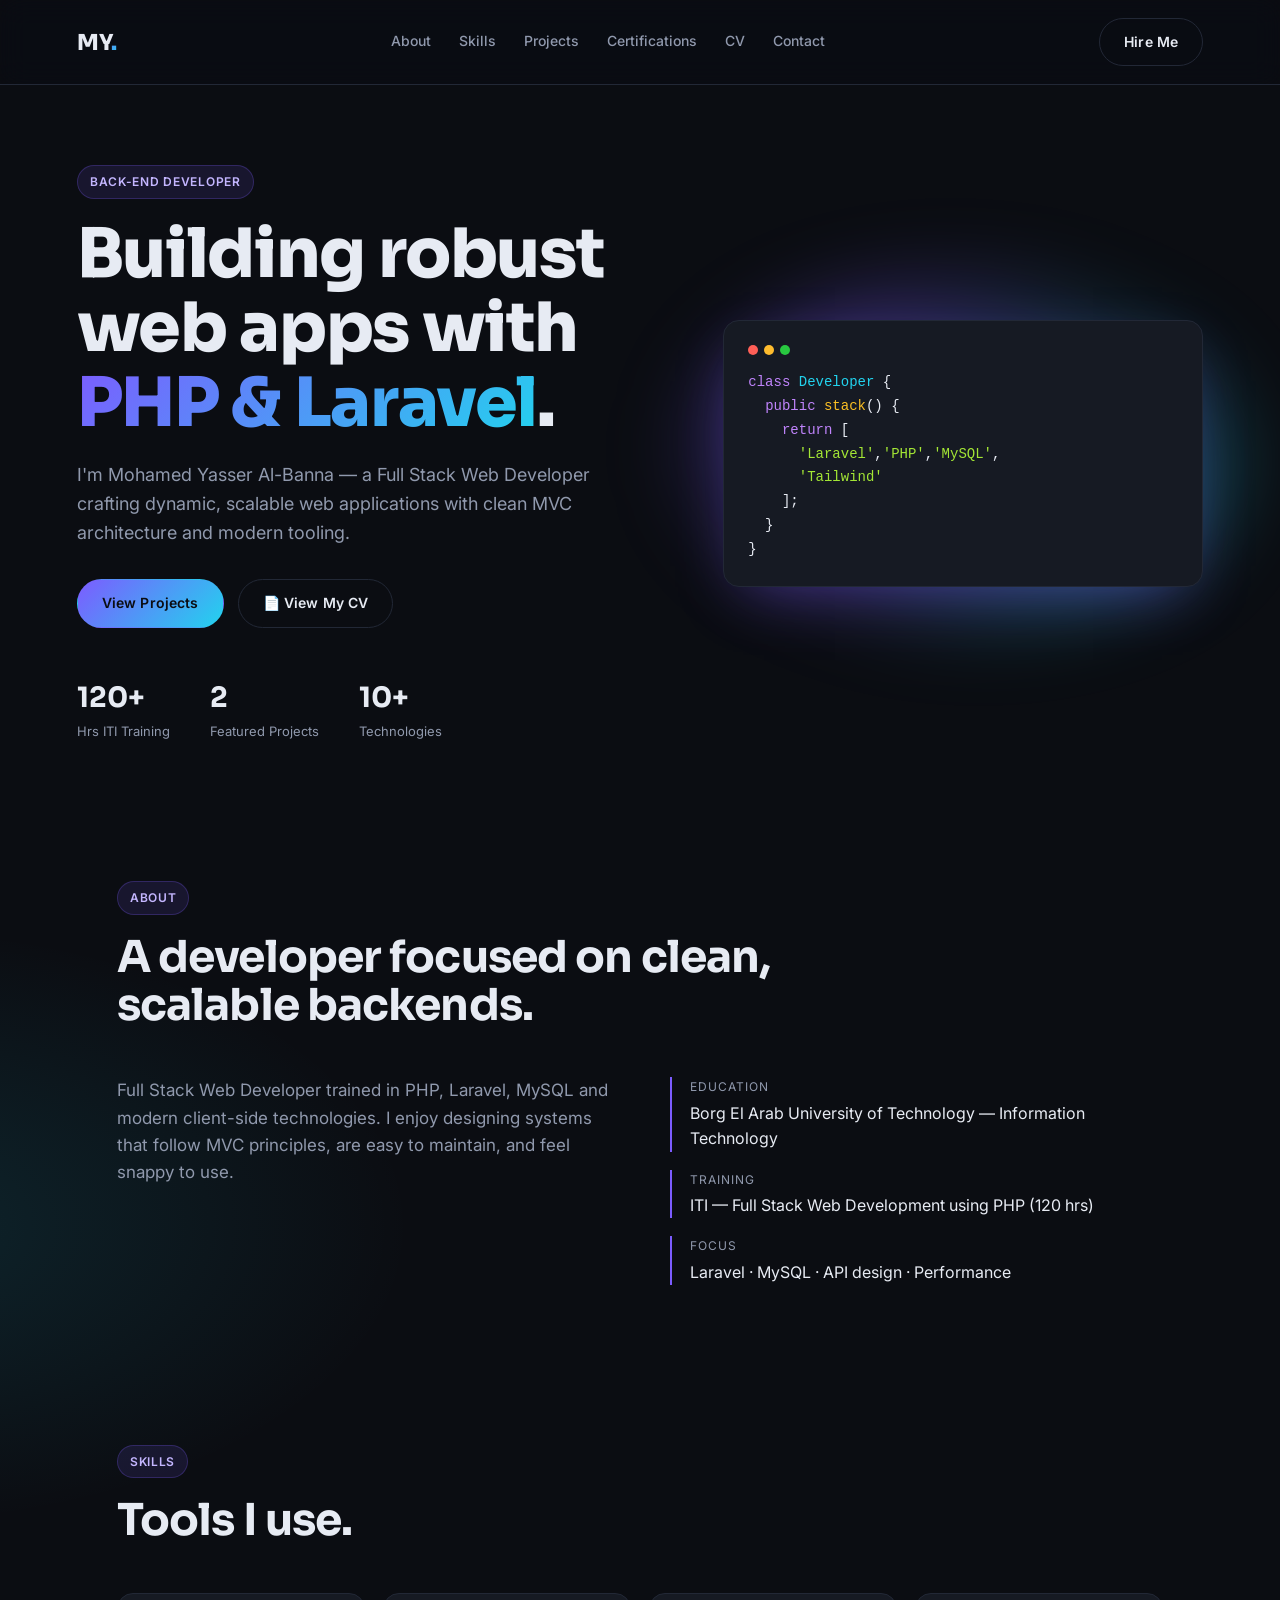
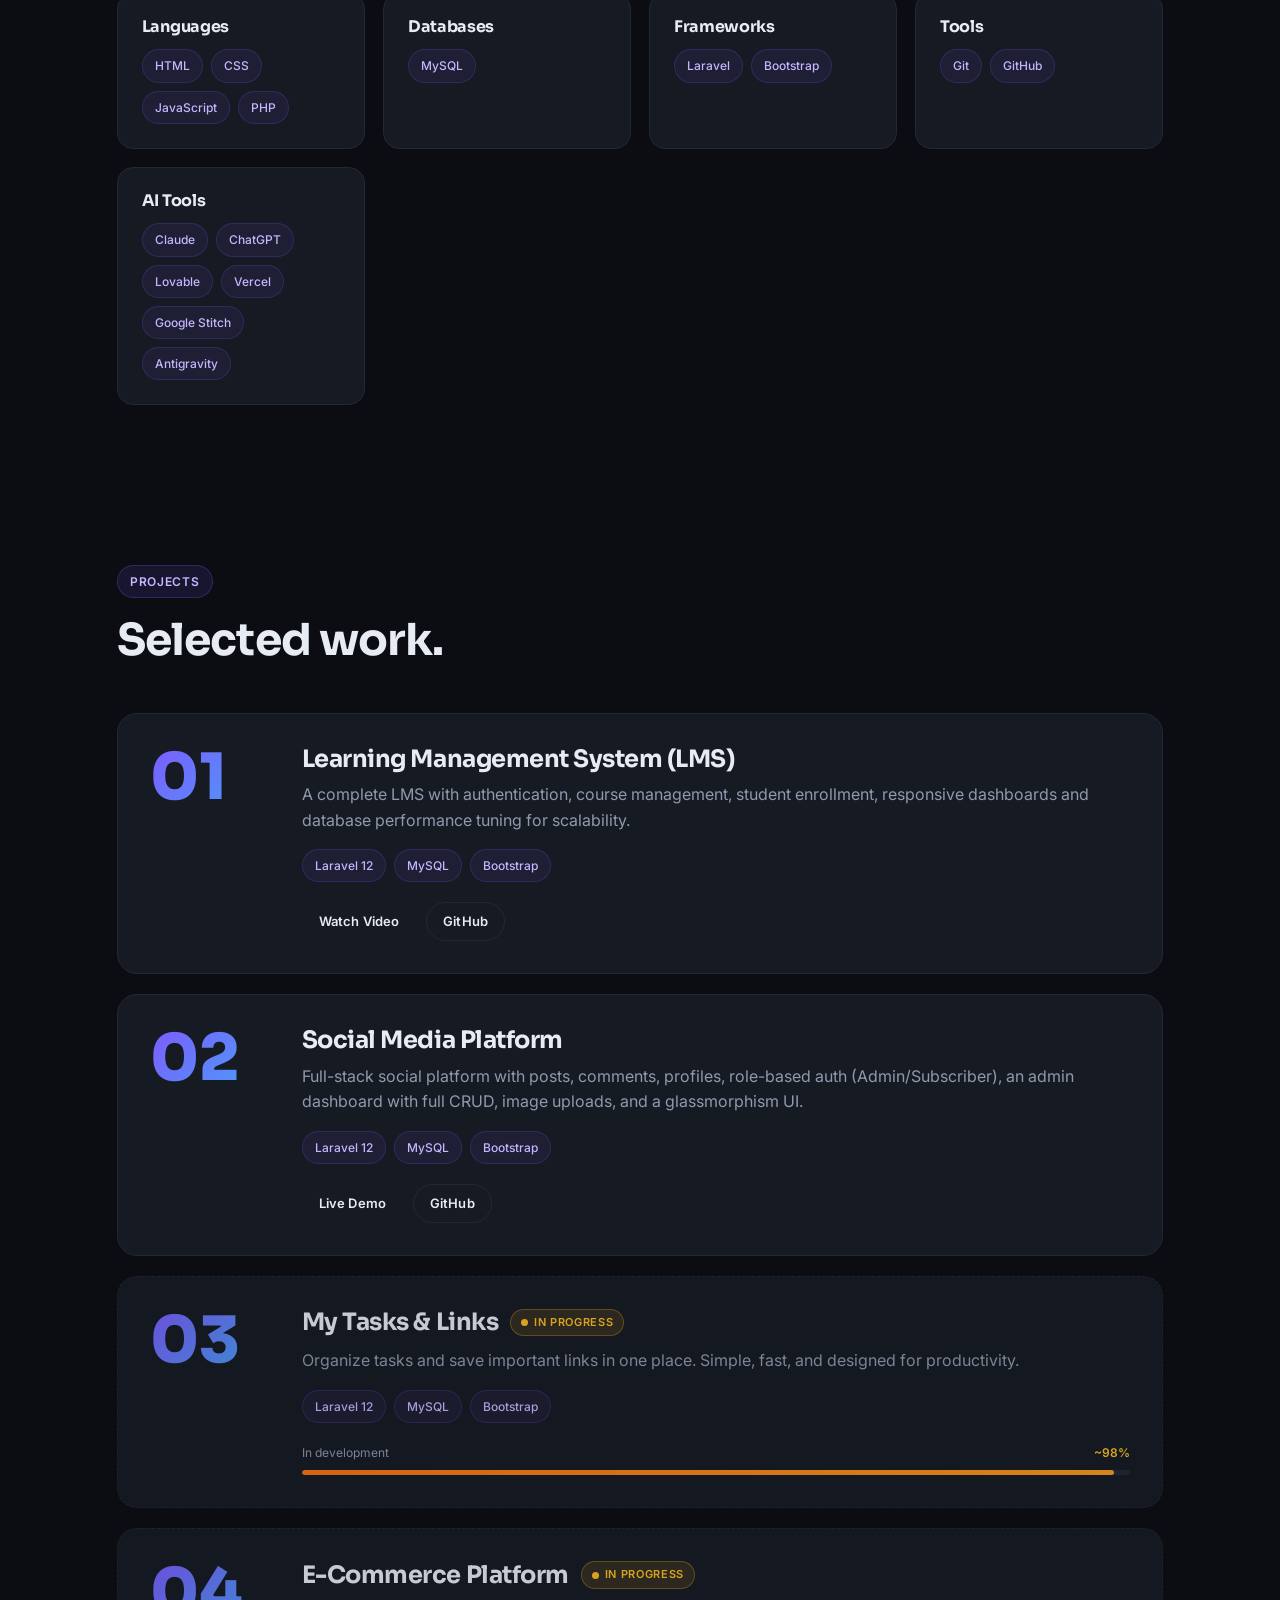
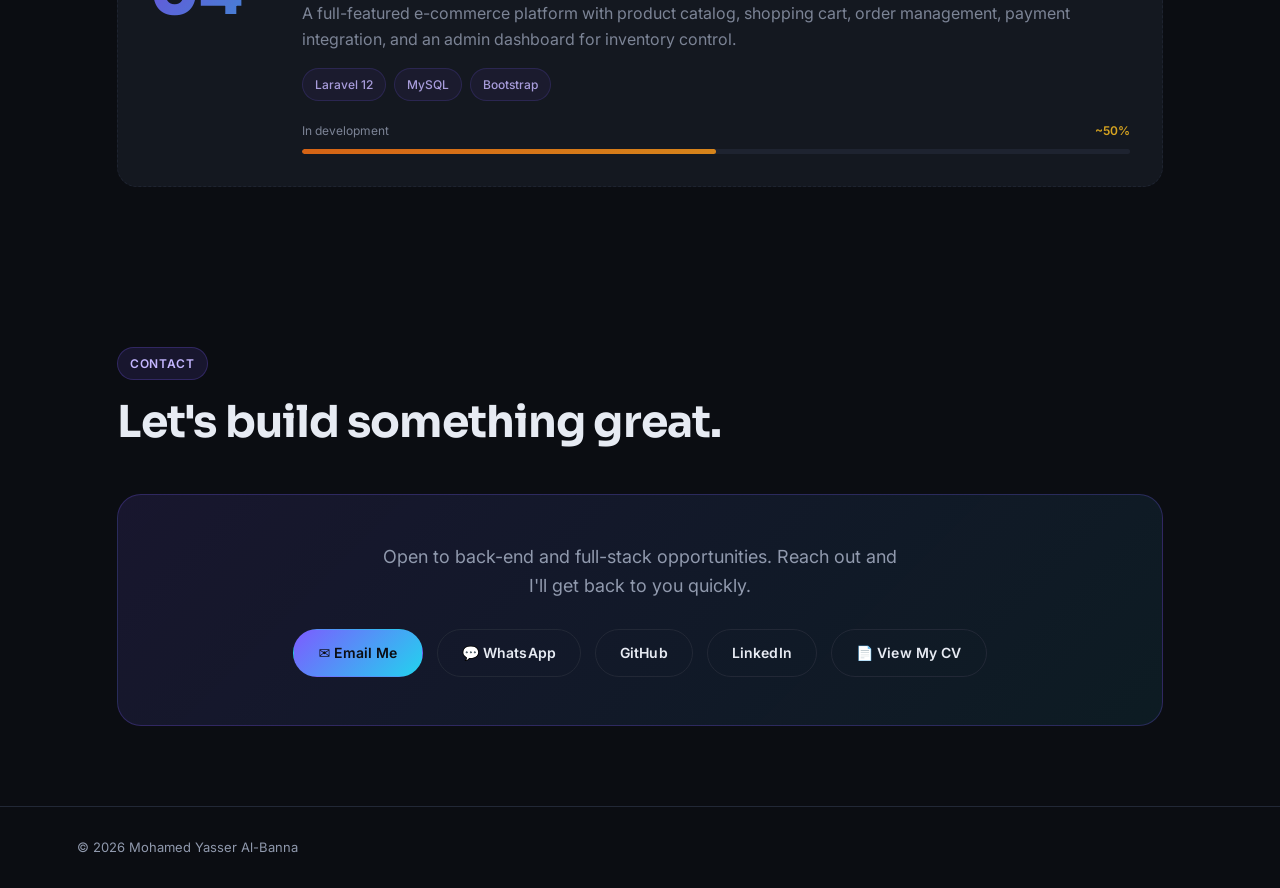
==== index.html @ e02703dc "u" ====
<!doctype html>
<html lang="en">
  <head>
    <meta charset="UTF-8" />
    <meta name="viewport" content="width=device-width, initial-scale=1.0" />
    <title>Mohamed Yasser Al-Banna — Back-End Developer</title>
    <meta
      name="description"
      content="Portfolio of Mohamed Yasser Al-Banna, a Full Stack Web Developer specializing in PHP, Laravel and MySQL."
    />
    <link rel="preconnect" href="https://fonts.googleapis.com" />
    <link rel="preconnect" href="https://fonts.gstatic.com" crossorigin />
    <link
      href="https://fonts.googleapis.com/css2?family=Sora:wght@400;600;700;800&family=Inter:wght@400;500;600&display=swap"
      rel="stylesheet"
    />
    <link rel="stylesheet" href="assets/css/style.css" />
  </head>
  <body>
    <header class="nav">
      <a href="#home" class="logo">MY<span>.</span></a>
      <nav>
        <a href="#about">About</a>
        <a href="#skills">Skills</a>
        <a href="#projects">Projects</a>
        <a href="assets/pages/certifications.html">Certifications</a>
        <a href="assets/pages/cv.html">CV</a>
        <a href="#contact">Contact</a>
      </nav>
      <div style="display: flex; align-items: center; gap: 10px">
        <a href="#contact" class="btn btn-ghost">Hire Me</a>
        <button class="hamburger" id="hamburger" aria-label="Open menu">
          <span></span><span></span><span></span>
        </button>
      </div>
    </header>

    <div class="mobile-nav" id="mobileNav">
      <a href="#about" class="mobile-link">About</a>
      <a href="#skills" class="mobile-link">Skills</a>
      <a href="#projects" class="mobile-link">Projects</a>
      <a href="assets/pages/certifications.html" class="mobile-link"
        >Certifications</a
      >
      <a href="assets/pages/cv.html" class="mobile-link">CV</a>
      <a href="#contact" class="mobile-link">Contact</a>
      <div class="mobile-cta">
        <a href="#contact" class="btn btn-primary mobile-link">Hire Me</a>
      </div>
    </div>

    <main>
      <section id="home" class="hero">
        <div class="hero-grid">
          <div class="hero-text reveal">
            <span class="eyebrow">Back-End Developer</span>
            <h1>
              Building robust web apps with
              <span class="grad">PHP &amp; Laravel</span>.
            </h1>
            <p>
              I'm Mohamed Yasser Al-Banna — a Full Stack Web Developer crafting
              dynamic, scalable web applications with clean MVC architecture and
              modern tooling.
            </p>
            <div class="cta-row">
              <a href="#projects" class="btn btn-primary">View Projects</a>
              <a href="assets/pages/cv.html" class="btn btn-ghost"
                >📄 View My CV</a
              >
            </div>
            <div class="quick-stats">
              <div><strong>120+</strong><span>Hrs ITI Training</span></div>
              <div><strong>2</strong><span>Featured Projects</span></div>
              <div><strong>10+</strong><span>Technologies</span></div>
            </div>
          </div>
          <div class="hero-card reveal">
            <div class="orb"></div>
            <div class="code-window">
              <div class="code-dots">
                <span></span><span></span><span></span>
                <!-- <span class="s">'MySQL'</span>, <span class="s">'Vue.js'</span>, -->
              </div>
              <pre><code><span class="k">class</span> <span class="c">Developer</span> {
  <span class="k">public</span> <span class="fn">stack</span>() {
    <span class="k">return</span> [
      <span class="s">'Laravel'</span>,<span class="s">'PHP'</span>,<span class="s">'MySQL'</span>,
      <span class="s">'Tailwind'</span>
    ];
  }
}</code></pre>
            </div>
          </div>
        </div>
      </section>

      <section id="about" class="section reveal">
        <div class="section-head">
          <span class="eyebrow">About</span>
          <h2>A developer focused on clean, scalable backends.</h2>
        </div>
        <div class="about-grid">
          <p>
            Full Stack Web Developer trained in PHP, Laravel, MySQL and modern
            client-side technologies. I enjoy designing systems that follow MVC
            principles, are easy to maintain, and feel snappy to use.
          </p>
          <ul class="info-list">
            <li>
              <span>Education</span>Borg El Arab University of Technology —
              Information Technology
            </li>
            <li>
              <span>Training</span>ITI — Full Stack Web Development using PHP
              (120 hrs)
            </li>
            <li>
              <span>Focus</span>Laravel · MySQL · API design · Performance
            </li>
          </ul>
        </div>
      </section>

      <section id="skills" class="section reveal">
        <div class="section-head">
          <span class="eyebrow">Skills</span>
          <h2>Tools I use.</h2>
        </div>
        <div class="skills-grid">
          <div class="skill-card">
            <h3>Languages</h3>
            <div class="tags">
              <span>HTML</span><span>CSS</span><span>JavaScript</span
              ><span>PHP</span>
            </div>
          </div>
          <div class="skill-card">
            <h3>Databases</h3>
            <div class="tags"><span>MySQL</span></div>
            <!-- <div class="tags"><span>MySQL</span><span>MongoDB</span><span>Redis</span></div> -->
          </div>
          <div class="skill-card">
            <h3>Frameworks</h3>
            <div class="tags"><span>Laravel</span><span>Bootstrap</span></div>
            <!-- <div class="tags"><span>Laravel</span><span>Vue.js</span><span>Bootstrap</span><span>Tailwind</span></div> -->
          </div>
          <div class="skill-card">
            <h3>Tools</h3>
            <div class="tags"><span>Git</span><span>GitHub</span></div>
            <!-- <div class="tags"><span>Git</span><span>GitHub</span><span>JMeter</span></div> -->
          </div>
          <div class="skill-card">
            <h3>AI Tools</h3>
            <div class="tags">
              <span>Claude</span><span>ChatGPT</span><span>Lovable</span
              ><span>Vercel</span><span>Google Stitch</span
              ><span>Antigravity</span>
            </div>
          </div>
        </div>
      </section>

      <section id="projects" class="section reveal">
        <div class="section-head">
          <span class="eyebrow">Projects</span>
          <h2>Selected work.</h2>
        </div>
        <div class="projects">
          <article class="project">
            <div class="project-num">01</div>
            <div class="project-body">
              <h3>Learning Management System (LMS)</h3>
              <p>
                A complete LMS with authentication, course management, student
                enrollment, responsive dashboards and database performance
                tuning for scalability.
              </p>
              <div class="tags">
                <span>Laravel 12</span><span>MySQL</span><span>Bootstrap</span>
              </div>
              <div class="project-links">
                <a
                  href="https://www.youtube.com/watch?v=zScpdvsi8-s"
                  class="btn btn-sm"
                  >Watch Video</a
                >
                <a
                  href="https://github.com/Mohamed12-Gg/LMS"
                  class="btn btn-sm btn-ghost"
                  >GitHub</a
                >
              </div>
            </div>
          </article>
          <article class="project">
            <div class="project-num">02</div>
            <div class="project-body">
              <h3>Social Media Platform</h3>
              <p>
                Full-stack social platform with posts, comments, profiles,
                role-based auth (Admin/Subscriber), an admin dashboard with full
                CRUD, image uploads, and a glassmorphism UI.
              </p>
              <div class="tags">
                <span>Laravel 12</span><span>MySQL</span><span>Bootstrap</span>
              </div>
              <div class="project-links">
                <a
                  href="https://socialmedia.infinityfreeapp.com/"
                  class="btn btn-sm"
                  >Live Demo</a
                >
                <a
                  href="https://github.com/Mohamed12-Gg/Social-Media"
                  class="btn btn-sm btn-ghost"
                  >GitHub</a
                >
              </div>
            </div>
          </article>
         

          <!-- Start -->
          <article class="project project-wip">
            <div class="project-num">03</div>
            <div class="project-body">
              <div class="wip-header">
                <h3>My Tasks & Links</h3>
                <span class="badge-wip">
                  <span class="wip-dot"></span>In Progress
                </span>
              </div>
              <p>
                Organize tasks and save important links in one place.
                Simple, fast, and designed for productivity.
              </p>
              <div class="tags">
                <span>Laravel 12</span><span>MySQL</span><span>Bootstrap</span>
              </div>
              <div class="wip-bar-wrap">
                <div class="wip-bar-label">
                  <span>In development</span>
                  <span class="wip-pct">~98%</span>
                </div>
                <div class="wip-bar">
                  <div class="wip-fill"></div>
                </div>
              </div>
            </div>
          </article>
          <!-- End  -->

           <!-- Start -->
          <article class="project project-wip">
            <div class="project-num">04</div>
            <div class="project-body">
              <div class="wip-header">
                <h3>E-Commerce Platform</h3>
                <span class="badge-wip">
                  <span class="wip-dot"></span>In Progress
                </span>
              </div>
              <p>
                A full-featured e-commerce platform with product catalog,
                shopping cart, order management, payment integration, and an
                admin dashboard for inventory control.
              </p>
              <div class="tags">
                <span>Laravel 12</span><span>MySQL</span><span>Bootstrap</span>
              </div>
              <div class="wip-bar-wrap">
                <div class="wip-bar-label">
                  <span>In development</span>
                  <span class="wip-pct">~50%</span>
                </div>
                <div class="wip-bar">
                  <div class="e-commerce"></div>
                </div>
              </div>
            </div>
          </article>
          <!-- End  -->
        </div>
      </section>

      <section id="contact" class="section reveal contact">
        <div class="section-head">
          <span class="eyebrow">Contact</span>
          <h2>Let's build something great.</h2>
        </div>
        <div class="contact-card">
          <p>
            Open to back-end and full-stack opportunities. Reach out and I'll
            get back to you quickly.
          </p>
          <div class="contact-actions">
            <a href="mailto:albna3272@gmail.com" class="btn btn-primary"
              >✉ Email Me</a
            >
            <a
              href="https://wa.me/201559504460?text=Welcome%20Mohamed%20need%20you%20for%20job"
              target="_blank"
              rel="noopener"
              class="btn btn-ghost"
              >💬 WhatsApp</a
            >
            <a
              href="https://github.com/Mohamed12-Gg"
              target="_blank"
              rel="noopener"
              class="btn btn-ghost"
              >GitHub</a
            >
            <a
              href="https://www.linkedin.com/in/mohamed-al-banna-16b736338"
              target="_blank"
              rel="noopener"
              class="btn btn-ghost"
              >LinkedIn</a
            >
            <a href="assets/pages/cv.html" class="btn btn-ghost"
              >📄 View My CV</a
            >
          </div>
        </div>
      </section>
    </main>

    <footer>
      <span>© <span id="year"></span> Mohamed Yasser Al-Banna</span>
    </footer>

    <script src="assets/js/script.js"></script>
  </body>
</html>
---- assets/css/style.css ----
:root {
    --bg: #0b0d12;
    --bg-2: #11141b;
    --surface: #161a23;
    --border: #222836;
    --text: #e7ebf3;
    --muted: #9099ad;
    --primary: #7c5cff;
    --primary-2: #22d3ee;
    --grad: linear-gradient(135deg, #7c5cff 0%, #22d3ee 100%);
    --shadow: 0 20px 60px -20px rgba(124, 92, 255, .45);
}

* {
    box-sizing: border-box;
    margin: 0;
    padding: 0
}

html {
    scroll-behavior: smooth
}

body {
    font-family: 'Inter', system-ui, sans-serif;
    background:
        radial-gradient(1200px 600px at 80% -10%, rgba(124, 92, 255, .18), transparent 60%),
        radial-gradient(900px 500px at -10% 30%, rgba(34, 211, 238, .12), transparent 60%),
        var(--bg);
    color: var(--text);
    line-height: 1.6;
    -webkit-font-smoothing: antialiased;
}

h1,
h2,
h3 {
    font-family: 'Sora', sans-serif;
    letter-spacing: -.02em;
    line-height: 1.1
}

a {
    color: inherit;
    text-decoration: none
}

/* ── Nav ── */
.nav {
    position: sticky;
    top: 0;
    z-index: 50;
    display: flex;
    align-items: center;
    justify-content: space-between;
    padding: 18px 6vw;
    backdrop-filter: saturate(180%) blur(14px);
    background: rgba(11, 13, 18, .6);
    border-bottom: 1px solid var(--border);
}

.logo {
    font-family: 'Sora';
    font-weight: 800;
    font-size: 22px
}

.logo span {
    background: var(--grad);
    -webkit-background-clip: text;
    color: transparent
}

.nav nav {
    display: flex;
    gap: 28px
}

.nav nav a {
    color: var(--muted);
    font-weight: 500;
    font-size: 14px;
    transition: color .2s;
    position: relative;
    padding-bottom: 2px
}

.nav nav a::after {
    content: '';
    position: absolute;
    bottom: -2px;
    left: 0;
    width: 0;
    height: 1.5px;
    background: var(--grad);
    transition: width .25s ease;
    border-radius: 999px
}

.nav nav a:hover {
    color: var(--text)
}

.nav nav a:hover::after {
    width: 100%
}

/* ── Buttons ── */
.btn {
    display: inline-flex;
    align-items: center;
    gap: 8px;
    padding: 12px 24px;
    border-radius: 999px;
    font-weight: 600;
    font-size: 14px;
    border: 1px solid transparent;
    cursor: pointer;
    letter-spacing: .01em;
    transition: transform .25s, box-shadow .25s, background .25s, border-color .25s, color .25s;
    position: relative;
    overflow: hidden;
}

.btn::after {
    content: '';
    position: absolute;
    inset: 0;
    border-radius: inherit;
    background: rgba(255, 255, 255, 0);
    transition: background .25s;
    pointer-events: none
}

.btn:hover::after {
    background: rgba(255, 255, 255, .06)
}

.btn:active {
    transform: scale(.97) !important;
    transition-duration: .1s
}

.btn-primary {
    background: var(--grad);
    color: #0b0d12
}

.btn-primary:hover {
    transform: translateY(-3px);
    box-shadow: 0 8px 30px -8px rgba(124, 92, 255, .65), 0 0 0 1px rgba(124, 92, 255, .3)
}

.btn-ghost {
    border-color: var(--border);
    color: var(--text);
    background: transparent
}

.btn-ghost:hover {
    background: var(--surface);
    border-color: rgba(124, 92, 255, .45);
    color: #c4b6ff;
    transform: translateY(-2px);
    box-shadow: 0 4px 20px -6px rgba(124, 92, 255, .25)
}

.btn-sm {
    padding: 8px 16px;
    font-size: 13px
}

.btn-sm:hover {
    transform: translateY(-2px)
}

/* ── Hero ── */
.hero {
    padding: 80px 6vw 60px
}

.hero-grid {
    display: grid;
    grid-template-columns: 1.1fr .9fr;
    gap: 60px;
    align-items: center
}

.eyebrow {
    display: inline-block;
    padding: 6px 12px;
    border-radius: 999px;
    background: rgba(124, 92, 255, .12);
    color: #c4b6ff;
    border: 1px solid rgba(124, 92, 255, .25);
    font-size: 12px;
    font-weight: 600;
    letter-spacing: .06em;
    text-transform: uppercase;
    margin-bottom: 18px
}

.hero h1 {
    font-size: clamp(36px, 5.5vw, 68px);
    font-weight: 800;
    margin-bottom: 20px
}

.grad {
    background: var(--grad);
    -webkit-background-clip: text;
    color: transparent
}

.hero p {
    color: var(--muted);
    font-size: 18px;
    max-width: 560px;
    margin-bottom: 32px
}

.cta-row {
    display: flex;
    gap: 14px;
    flex-wrap: wrap;
    margin-bottom: 48px
}

.quick-stats {
    display: flex;
    gap: 40px;
    flex-wrap: wrap
}

.quick-stats>div {
    display: flex;
    flex-direction: column
}

.quick-stats strong {
    font-family: 'Sora';
    font-size: 28px;
    font-weight: 700
}

.quick-stats span {
    color: var(--muted);
    font-size: 13px
}

/* ── Hero card ── */
.hero-card {
    position: relative
}

.orb {
    position: absolute;
    inset: -40px;
    border-radius: 50%;
    background: radial-gradient(circle at 30% 30%, rgba(124, 92, 255, .4), transparent 60%), radial-gradient(circle at 80% 70%, rgba(34, 211, 238, .35), transparent 60%);
    filter: blur(40px);
    z-index: 0;
    animation: float 8s ease-in-out infinite
}

@keyframes float {

    0%,
    100% {
        transform: translateY(0)
    }

    50% {
        transform: translateY(-20px)
    }
}

.code-window {
    position: relative;
    z-index: 1;
    background: var(--surface);
    border: 1px solid var(--border);
    border-radius: 16px;
    padding: 24px;
    box-shadow: var(--shadow);
    font-family: 'JetBrains Mono', ui-monospace, monospace;
    font-size: 14px;
    line-height: 1.7;
    animation: bob 6s ease-in-out infinite
}

.code-window:hover {
    animation-play-state: paused
}

@keyframes bob {

    0%,
    100% {
        transform: translateY(-12px) rotate(-.5deg)
    }

    50% {
        transform: translateY(12px) rotate(.5deg)
    }
}

@media(prefers-reduced-motion:reduce) {
    .code-window {
        animation: none
    }
}

.code-dots {
    display: flex;
    gap: 6px;
    margin-bottom: 16px
}

.code-dots span {
    width: 10px;
    height: 10px;
    border-radius: 50%;
    background: #333a4a
}

.code-dots span:nth-child(1) {
    background: #ff5f57
}

.code-dots span:nth-child(2) {
    background: #febc2e
}

.code-dots span:nth-child(3) {
    background: #28c840
}

.code-window .k {
    color: #c084fc
}

.code-window .c {
    color: #22d3ee
}

.code-window .fn {
    color: #fbbf24
}

.code-window .s {
    color: #a3e635
}

/* ── Sections ── */
.section {
    padding: 80px 6vw;
    max-width: 1200px;
    margin: 0 auto
}

.section-head {
    margin-bottom: 48px;
    max-width: 680px
}

.section-head h2 {
    font-size: clamp(28px, 3.5vw, 44px);
    font-weight: 700
}

/* ── About ── */
.about-grid {
    display: grid;
    grid-template-columns: 1fr 1fr;
    gap: 60px;
    align-items: start
}

.about-grid>p {
    color: var(--muted);
    font-size: 17px
}

.info-list {
    list-style: none;
    display: flex;
    flex-direction: column;
    gap: 18px
}

.info-list li {
    padding-left: 18px;
    border-left: 2px solid var(--primary);
    color: var(--text)
}

.info-list span {
    display: block;
    color: var(--muted);
    font-size: 12px;
    text-transform: uppercase;
    letter-spacing: .08em;
    margin-bottom: 4px
}

/* ── Skills ── */
.skills-grid {
    display: grid;
    grid-template-columns: repeat(auto-fit, minmax(220px, 1fr));
    gap: 18px
}

.skill-card {
    padding: 24px;
    border-radius: 16px;
    background: var(--surface);
    border: 1px solid var(--border);
    transition: transform .25s, border-color .25s, box-shadow .25s;
    cursor: default
}

.skill-card:hover {
    transform: translateY(-6px);
    border-color: rgba(124, 92, 255, .5);
    box-shadow: 0 12px 40px -16px rgba(124, 92, 255, .4)
}

.skill-card:hover h3,
.skill-card h3 {
    font-size: 16px;
    margin-bottom: 14px;
    color: var(--text);
    transition: color .25s
}

.skill-card:hover h3 {
    color: #c4b6ff
}

.tags {
    display: flex;
    flex-wrap: wrap;
    gap: 8px
}

.tags span {
    padding: 6px 12px;
    border-radius: 999px;
    font-size: 12px;
    font-weight: 500;
    background: rgba(124, 92, 255, .08);
    color: #c4b6ff;
    border: 1px solid rgba(124, 92, 255, .2);
    transition: background .2s, border-color .2s, transform .2s;
    display: inline-block
}

.skill-card .tags span:hover,
.project-body .tags span:hover {
    background: rgba(124, 92, 255, .18);
    border-color: rgba(124, 92, 255, .45);
    transform: translateY(-1px)
}

/* ── Projects ── */
.projects {
    display: flex;
    flex-direction: column;
    gap: 20px
}

.project {
    display: grid;
    grid-template-columns: 120px 1fr;
    gap: 32px;
    padding: 32px;
    border-radius: 20px;
    background: var(--surface);
    border: 1px solid var(--border);
    transition: transform .3s, border-color .3s, box-shadow .3s;
    cursor: default
}

.project:hover {
    transform: translateY(-6px);
    border-color: rgba(124, 92, 255, .5);
    box-shadow: 0 20px 60px -20px rgba(124, 92, 255, .4)
}

.project:hover .project-num {
    filter: brightness(1.15);
    transition: filter .3s
}

.project-num {
    font-family: 'Sora';
    font-size: 64px;
    font-weight: 800;
    background: var(--grad);
    -webkit-background-clip: text;
    color: transparent;
    line-height: 1
}

.project-body h3 {
    font-size: 24px;
    margin-bottom: 10px
}

.project-body p {
    color: var(--muted);
    margin-bottom: 16px
}

.project-body .tags {
    margin-bottom: 20px
}

.project-links {
    display: flex;
    gap: 10px;
    flex-wrap: wrap
}

/* ── Contact ── */
.contact-card {
    padding: 48px;
    border-radius: 24px;
    background: linear-gradient(135deg, rgba(124, 92, 255, .12), rgba(34, 211, 238, .08));
    border: 1px solid rgba(124, 92, 255, .25);
    text-align: center;
    transition: border-color .3s, box-shadow .3s
}

.contact-card:hover {
    border-color: rgba(124, 92, 255, .45);
    box-shadow: 0 20px 60px -20px rgba(124, 92, 255, .25)
}

.contact-card p {
    color: var(--muted);
    font-size: 18px;
    margin-bottom: 28px;
    max-width: 520px;
    margin-inline: auto
}

.contact-actions {
    display: flex;
    gap: 14px;
    justify-content: center;
    flex-wrap: wrap
}

/* ── Footer ── */
footer {
    display: flex;
    justify-content: space-between;
    align-items: center;
    flex-wrap: wrap;
    gap: 12px;
    padding: 30px 6vw;
    border-top: 1px solid var(--border);
    color: var(--muted);
    font-size: 13px
}

/* ── Reveal ── */
.reveal {
    opacity: 0;
    transform: translateY(24px);
    transition: opacity .8s ease, transform .8s ease
}

.reveal.visible {
    opacity: 1;
    transform: none
}

/* ── Hamburger ── */
.hamburger {
    display: none;
    flex-direction: column;
    justify-content: center;
    gap: 5px;
    width: 36px;
    height: 36px;
    cursor: pointer;
    background: transparent;
    border: 1px solid var(--border);
    border-radius: 10px;
    padding: 8px;
    transition: border-color .2s, background .2s;
    z-index: 60
}

.hamburger:hover {
    border-color: rgba(124, 92, 255, .5);
    background: var(--surface)
}

.hamburger span {
    display: block;
    height: 1.5px;
    background: var(--text);
    border-radius: 2px;
    transition: transform .3s, opacity .3s, width .3s;
    transform-origin: center
}

.hamburger.open span:nth-child(1) {
    transform: translateY(6.5px) rotate(45deg)
}

.hamburger.open span:nth-child(2) {
    opacity: 0;
    width: 0
}

.hamburger.open span:nth-child(3) {
    transform: translateY(-6.5px) rotate(-45deg)
}

/* ── Mobile nav drawer ── */
.mobile-nav {
    display: none;
    position: fixed;
    inset: 0;
    z-index: 55;
    background: rgba(11, 13, 18, .97);
    backdrop-filter: blur(20px);
    flex-direction: column;
    align-items: center;
    justify-content: center;
    gap: 36px;
    opacity: 0;
    transition: opacity .3s
}

.mobile-nav.open {
    display: flex;
    opacity: 1
}

.mobile-nav a {
    font-family: 'Sora', sans-serif;
    font-size: 28px;
    font-weight: 700;
    color: var(--muted);
    transition: color .2s
}

.mobile-nav a:hover {
    color: var(--text)
}

.mobile-nav a.active {
    background: var(--grad);
    -webkit-background-clip: text;
    color: transparent
}

.mobile-nav .mobile-cta {
    margin-top: 16px;
    display: flex;
    flex-direction: column;
    align-items: center;
    gap: 12px
}

/* ══════════════════════════════════════
   CV PAGE
══════════════════════════════════════ */
.cv-page {
    padding: 60px 6vw 80px;
    max-width: 1000px;
    margin: 0 auto
}

.cv-page .section-head {
    margin-bottom: 40px
}

.cv-viewer-wrap {
    display: grid;
    grid-template-columns: 1fr 320px;
    gap: 32px;
    align-items: start
}

.cv-embed-box {
    background: var(--surface);
    border: 1px solid var(--border);
    border-radius: 20px;
    overflow: hidden;
    box-shadow: var(--shadow)
}

.cv-embed-box iframe {
    width: 100%;
    height: 780px;
    border: none;
    display: block
}

.cv-sidebar {
    display: flex;
    flex-direction: column;
    gap: 20px;
    position: sticky;
    top: 90px
}

.cv-info-card {
    background: var(--surface);
    border: 1px solid var(--border);
    border-radius: 20px;
    padding: 28px
}

.cv-info-card .avatar {
    width: 56px;
    height: 56px;
    border-radius: 50%;
    background: var(--grad);
    display: flex;
    align-items: center;
    justify-content: center;
    font-family: 'Sora', sans-serif;
    font-weight: 800;
    font-size: 18px;
    color: #0b0d12;
    margin-bottom: 16px
}

.cv-info-card h3 {
    font-size: 18px;
    font-weight: 700;
    margin-bottom: 4px
}

.cv-info-card .role {
    color: var(--muted);
    font-size: 13px;
    margin-bottom: 20px
}

.cv-actions {
    display: flex;
    flex-direction: column;
    gap: 10px
}

.cv-actions .btn {
    justify-content: center;
    border-radius: 12px
}

.cv-highlight-card,
.cert-highlight-card {
    background: linear-gradient(135deg, rgba(124, 92, 255, .12), rgba(34, 211, 238, .08));
    border: 1px solid rgba(124, 92, 255, .25);
    border-radius: 20px;
    padding: 24px
}

.cv-highlight-card h4,
.cert-highlight-card h4 {
    font-size: 14px;
    font-weight: 600;
    margin-bottom: 14px;
    color: #c4b6ff
}

.cv-highlight-list,
.cert-highlight-list {
    list-style: none;
    display: flex;
    flex-direction: column;
    gap: 10px
}

.cv-highlight-list li,
.cert-highlight-list li {
    font-size: 13px;
    color: var(--muted);
    padding-left: 14px;
    border-left: 2px solid rgba(124, 92, 255, .4);
    line-height: 1.5
}

.cv-highlight-list li strong,
.cert-highlight-list li strong {
    color: var(--text);
    display: block;
    font-size: 12px;
    text-transform: uppercase;
    letter-spacing: .06em;
    margin-bottom: 2px
}

.divider {
    height: 1px;
    background: var(--border);
    margin-bottom: 20px
}

/* ══════════════════════════════════════
   CERTIFICATIONS PAGE
══════════════════════════════════════ */
.certs-page {
    padding: 60px 6vw 80px;
    max-width: 1000px;
    margin: 0 auto
}

.certs-page .section-head {
    margin-bottom: 48px
}

.cert-viewer-wrap {
    display: grid;
    grid-template-columns: 1fr minmax(280px, 320px);
    gap: 32px;
    align-items: start;
    margin-bottom: 60px;
    padding-bottom: 60px;
    border-bottom: 1px solid var(--border)
}

.cert-viewer-wrap:last-child {
    border-bottom: none;
    margin-bottom: 0;
    padding-bottom: 0
}

.cert-embed-box {
    background: var(--surface);
    border: 1px solid var(--border);
    border-radius: 20px;
    overflow: hidden;
    box-shadow: var(--shadow);
    width: 100%
}

.cert-embed-box img {
    width: 100%;
    height: auto;
    display: block;
    border-radius: 20px;
    object-fit: contain
}

.cert-sidebar {
    display: flex;
    flex-direction: column;
    gap: 20px;
    position: sticky;
    top: 90px;
    width: 100%
}

.cert-info-card {
    background: var(--surface);
    border: 1px solid var(--border);
    border-radius: 20px;
    padding: 24px
}

.cert-top-row {
    display: flex;
    align-items: center;
    justify-content: space-between;
    margin-bottom: 16px;
    gap: 12px
}

.cert-info-card .cert-num {
    width: 48px;
    height: 48px;
    border-radius: 50%;
    background: var(--grad);
    display: flex;
    align-items: center;
    justify-content: center;
    font-family: 'Sora', sans-serif;
    font-weight: 800;
    font-size: 16px;
    color: #0b0d12;
    flex-shrink: 0
}

.cert-logo-box {
    width: 64px;
    height: 64px;
    border-radius: 12px;
    border: 1px solid var(--border);
    background: var(--bg-2);
    overflow: hidden;
    display: flex;
    align-items: center;
    justify-content: center;
    flex-shrink: 0
}

.cert-logo-box img {
    width: 100%;
    height: 100%;
    object-fit: contain;
    padding: 6px
}

.cert-logo-box .cert-logo-fallback {
    font-family: 'Sora', sans-serif;
    font-weight: 800;
    font-size: 14px;
    color: #c4b6ff;
    text-align: center;
    line-height: 1.2
}

.cert-info-card h3 {
    font-size: 17px;
    font-weight: 700;
    margin-bottom: 6px;
    line-height: 1.35
}

.cert-info-card .cert-issuer {
    color: #c4b6ff;
    font-size: 13px;
    font-weight: 600;
    margin-bottom: 4px;
    display: block
}

.cert-info-card .cert-role {
    color: var(--muted);
    font-size: 13px;
    margin-bottom: 20px;
    display: block
}

.cert-actions {
    display: flex;
    flex-direction: column;
    gap: 10px
}

.cert-actions .btn {
    justify-content: center;
    border-radius: 12px;
    width: 100%
}

/* ══════════════════════════════════════
   RESPONSIVE — TABLET ≤880px
══════════════════════════════════════ */
@media(max-width:880px) {

    /* 1. إخفاء الروابط العادية تماماً ومنع الـ Flex الموروث */
    .nav nav {
        display: none !important;
    }

    /* 2. منع العناصر الخارجية من عمل أسكرول أفقي */
    html,
    body {
        overflow-x: hidden;
        width: 100%;
    }

    .hamburger {
        display: flex
    }

    .hero-grid,
    .about-grid {
        grid-template-columns: 1fr;
        gap: 40px
    }

    .hero {
        padding: 60px 6vw 40px
    }

    .project {
        grid-template-columns: 1fr;
        gap: 12px
    }

    .project-num {
        font-size: 42px
    }

    .contact-card {
        padding: 32px 24px
    }

    /* CV */
    .cv-viewer-wrap {
        grid-template-columns: 1fr
    }

    .cv-sidebar {
        position: static
    }

    .cv-embed-box iframe {
        height: 500px
    }

    /* Certs */
    .certs-page {
        padding: 40px 5vw 60px
    }

    .cert-viewer-wrap {
        grid-template-columns: 1fr;
        gap: 24px;
        margin-bottom: 40px;
        padding-bottom: 40px
    }

    .cert-sidebar {
        position: static
    }
}

/* ══════════════════════════════════════
   RESPONSIVE — MOBILE ≤480px
══════════════════════════════════════ */
@media(max-width:480px) {

    /* التأكيد على منع الأسكرول في الشاشات الصغيرة جداً */
    html,
    body {
        overflow-x: hidden;
    }

    .nav {
        padding: 14px 5vw
    }

    .hero {
        padding: 48px 5vw 32px
    }

    .hero h1 {
        font-size: 28px
    }

    .hero p {
        font-size: 15px
    }

    .section {
        padding: 50px 5vw
    }

    .quick-stats {
        gap: 20px
    }

    .quick-stats strong {
        font-size: 22px
    }

    .section-head h2 {
        font-size: 22px
    }

    /* ضبط شبكة المهارات لتناسب العرض الصغير دون الخروج عن الشاشة */
    .skills-grid {
        grid-template-columns: 1fr 1fr;
        gap: 12px;
        width: 100%;
    }

    .skill-card {
        padding: 16px
    }

    .project {
        padding: 20px
    }

    .project-body h3 {
        font-size: 18px
    }

    .contact-card {
        padding: 24px 16px
    }

    .contact-card p {
        font-size: 15px
    }

    .contact-actions {
        flex-direction: column;
        align-items: stretch
    }

    .contact-actions .btn {
        justify-content: center
    }

    footer {
        flex-direction: column;
        text-align: center;
        padding: 20px 5vw
    }

    .btn {
        padding: 10px 18px;
        font-size: 13px
    }

    .mobile-nav a {
        font-size: 22px
    }

    .mobile-nav {
        gap: 24px
    }

    /* CV */
    .cv-page {
        padding: 40px 5vw 50px
    }

    .cv-embed-box iframe {
        height: 420px
    }

    .cv-info-card {
        padding: 20px
    }

    /* Certs */
    .certs-page {
        padding: 32px 4vw 40px
    }

    .certs-page .section-head {
        margin-bottom: 32px
    }

    .cert-info-card {
        padding: 20px
    }

    .cert-actions {
        gap: 8px
    }

    .cert-embed-box img {
        border-radius: 12px
    }
}

/* ── WIP Project ── */
.project-wip {
    opacity: .85;
    border-style: dashed;
}

.project-wip:hover {
    opacity: 1;
}

.wip-header {
    display: flex;
    align-items: center;
    gap: 12px;
    flex-wrap: wrap;
    margin-bottom: 12px;
}

.wip-header h3 {
    margin-bottom: 0;
}

.badge-wip {
    display: inline-flex;
    align-items: center;
    gap: 6px;
    padding: 4px 10px;
    border-radius: 999px;
    background: rgba(251, 191, 36, .12);
    color: #fbbf24;
    border: 1px solid rgba(251, 191, 36, .3);
    font-size: 11px;
    font-weight: 600;
    letter-spacing: .06em;
    text-transform: uppercase;
    white-space: nowrap;
}

.wip-dot {
    width: 7px;
    height: 7px;
    border-radius: 50%;
    background: #fbbf24;
    animation: pulse-dot 1.5s ease-in-out infinite;
}

@keyframes pulse-dot {

    0%,
    100% {
        opacity: 1;
        transform: scale(1);
    }

    50% {
        opacity: .4;
        transform: scale(.7);
    }
}

.wip-bar-wrap {
    margin-top: 20px;
}

.wip-bar-label {
    display: flex;
    justify-content: space-between;
    font-size: 12px;
    color: var(--muted);
    margin-bottom: 8px;
}

.wip-pct {
    color: #fbbf24;
    font-weight: 600;
}

.wip-bar {
    height: 5px;
    border-radius: 999px;
    background: var(--border);
    overflow: hidden;
}

.wip-fill {
    height: 100%;
    width: 98%;
    border-radius: 999px;
    background: linear-gradient(90deg, #f97316, #fbbf24); 
    animation: shimmer 2s ease-in-out infinite;
    background-size: 200% 100%;
}

.e-commerce {
    height: 100%;
    width: 50%;      /* here */
    border-radius: 999px;
    background: linear-gradient(90deg, #f97316, #fbbf24); 
    animation: shimmer 2s ease-in-out infinite;
    background-size: 200% 100%;
}

@keyframes shimmer {
    0%   { background-position: 200% 0; } 
    100% { background-position: -200% 0; }
}
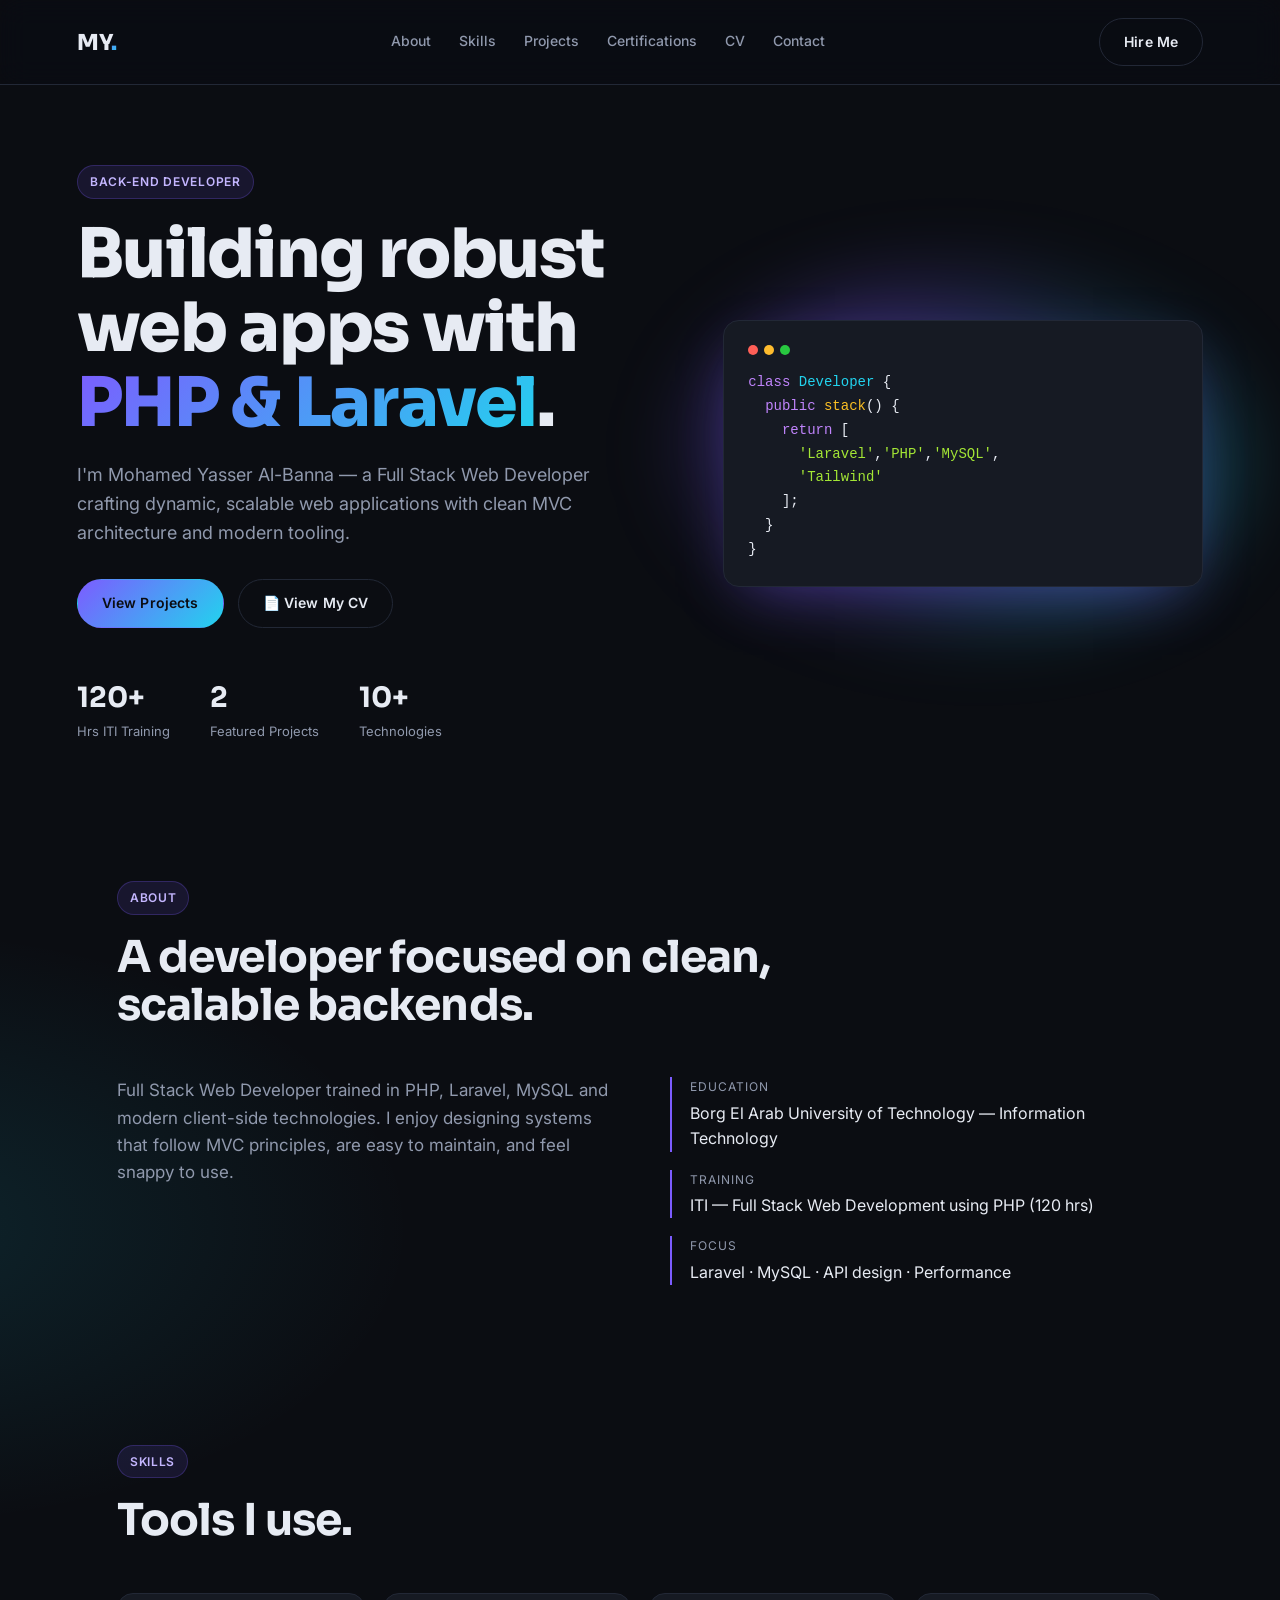
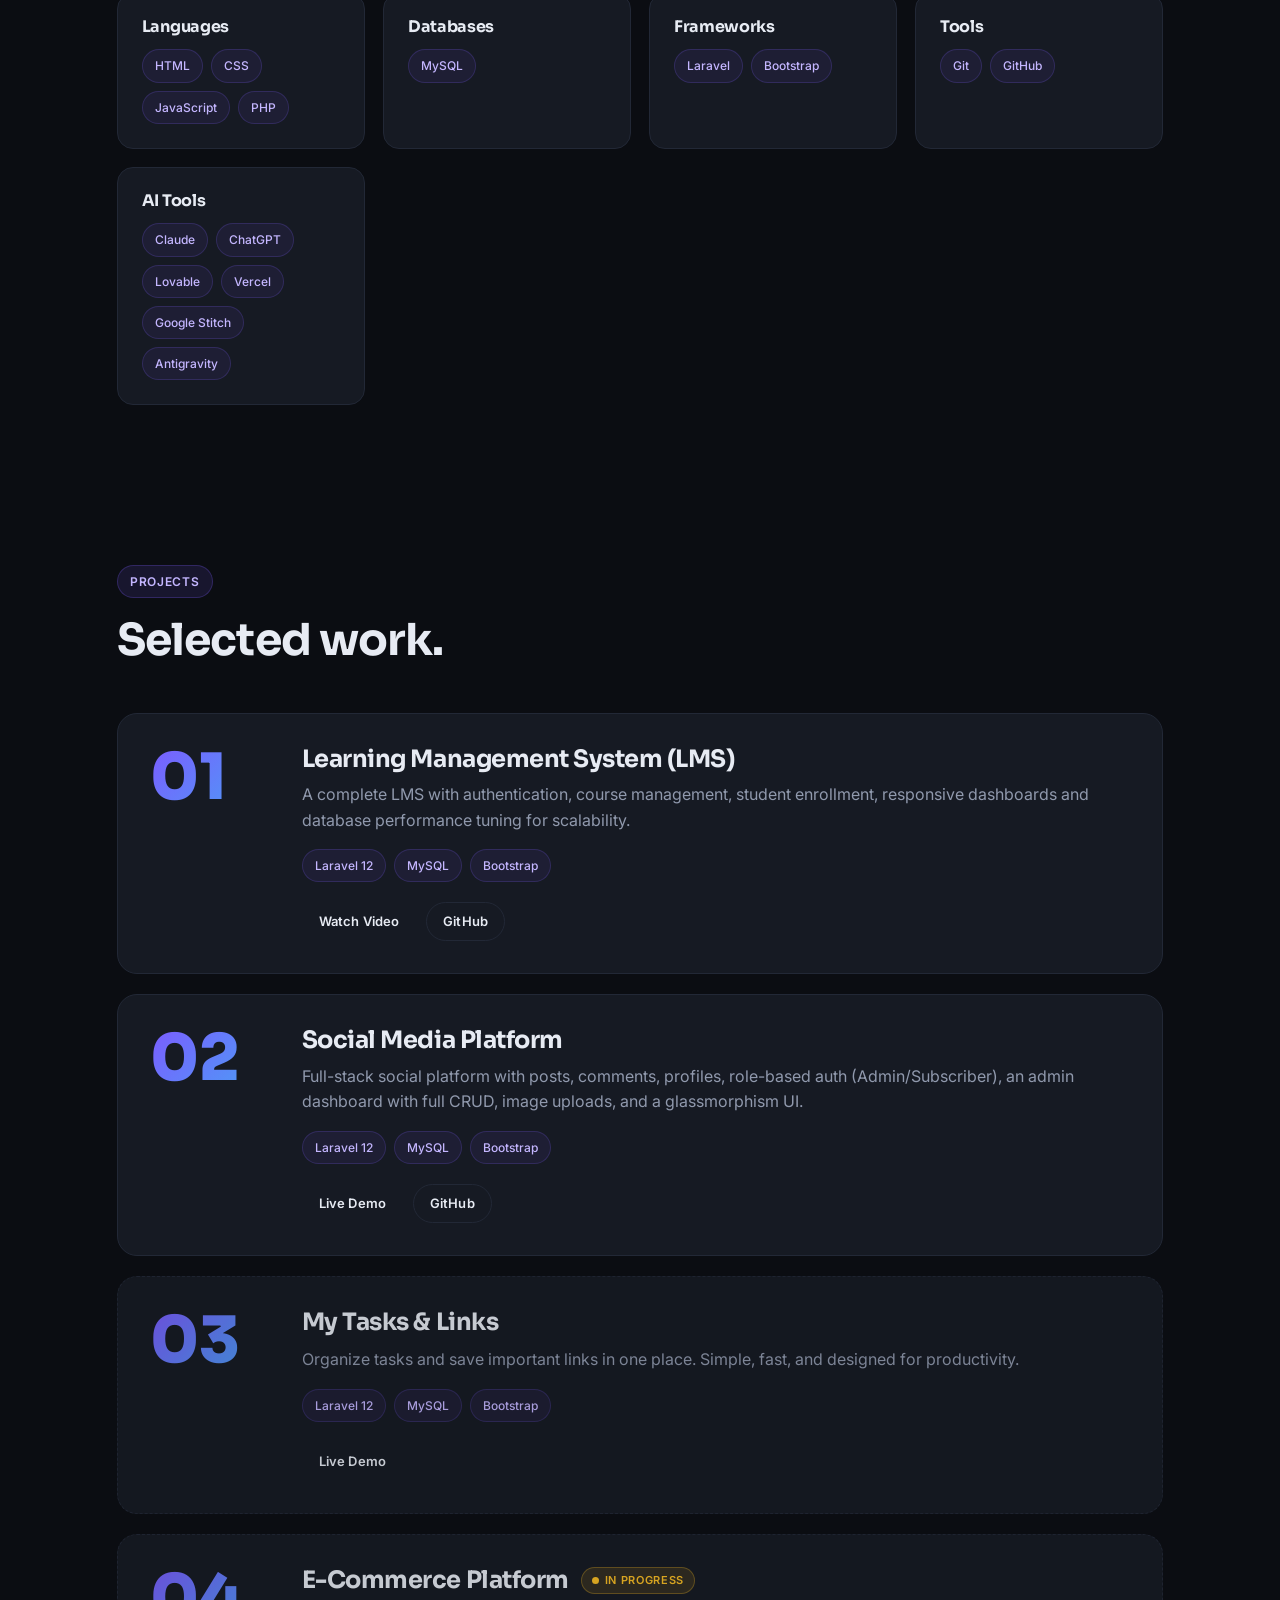
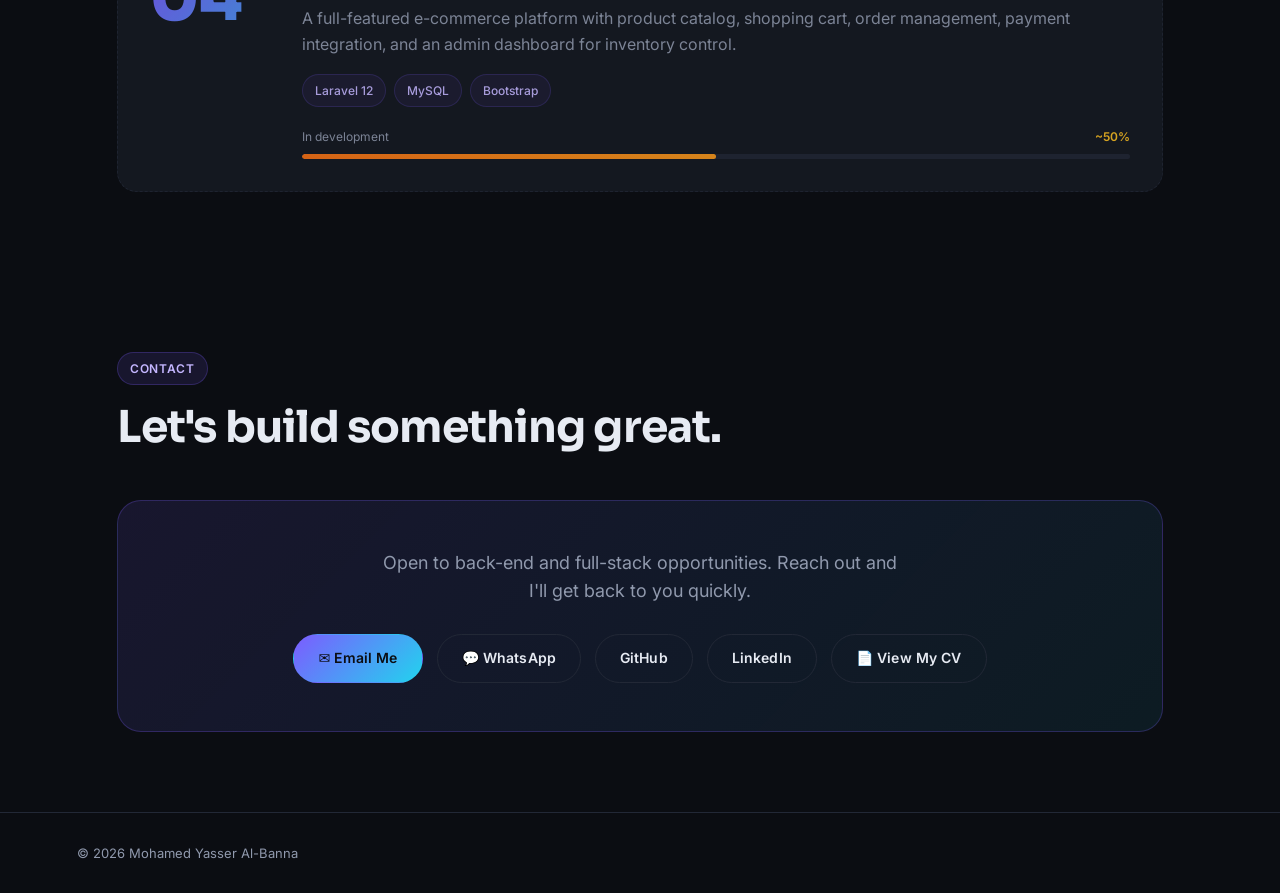
==== commit 00ca682b: "done" ====
--- a/index.html
+++ b/index.html
@@ -227,9 +227,9 @@
             <div class="project-body">
               <div class="wip-header">
                 <h3>My Tasks & Links</h3>
-                <span class="badge-wip">
+                <!-- <span class="badge-wip">
                   <span class="wip-dot"></span>In Progress
-                </span>
+                </span> -->
               </div>
               <p>
                 Organize tasks and save important links in one place.
@@ -238,7 +238,14 @@
               <div class="tags">
                 <span>Laravel 12</span><span>MySQL</span><span>Bootstrap</span>
               </div>
-              <div class="wip-bar-wrap">
+              <div class="project-links">
+                <a
+                  href="https://mytasksandlinks.infinityfreeapp.com/"
+                  class="btn btn-sm"
+                  >Live Demo</a
+                >
+              </div>
+              <!-- <div class="wip-bar-wrap">
                 <div class="wip-bar-label">
                   <span>In development</span>
                   <span class="wip-pct">~98%</span>
@@ -246,7 +253,7 @@
                 <div class="wip-bar">
                   <div class="wip-fill"></div>
                 </div>
-              </div>
+              </div> -->
             </div>
           </article>
           <!-- End  -->
--- a/assets/css/style.css
+++ b/assets/css/style.css
@@ -1245,14 +1245,14 @@
     overflow: hidden;
 }
 
-.wip-fill {
+/* .wip-fill {
     height: 100%;
     width: 98%;
     border-radius: 999px;
     background: linear-gradient(90deg, #f97316, #fbbf24); 
     animation: shimmer 2s ease-in-out infinite;
     background-size: 200% 100%;
-}
+} */
 
 .e-commerce {
     height: 100%;
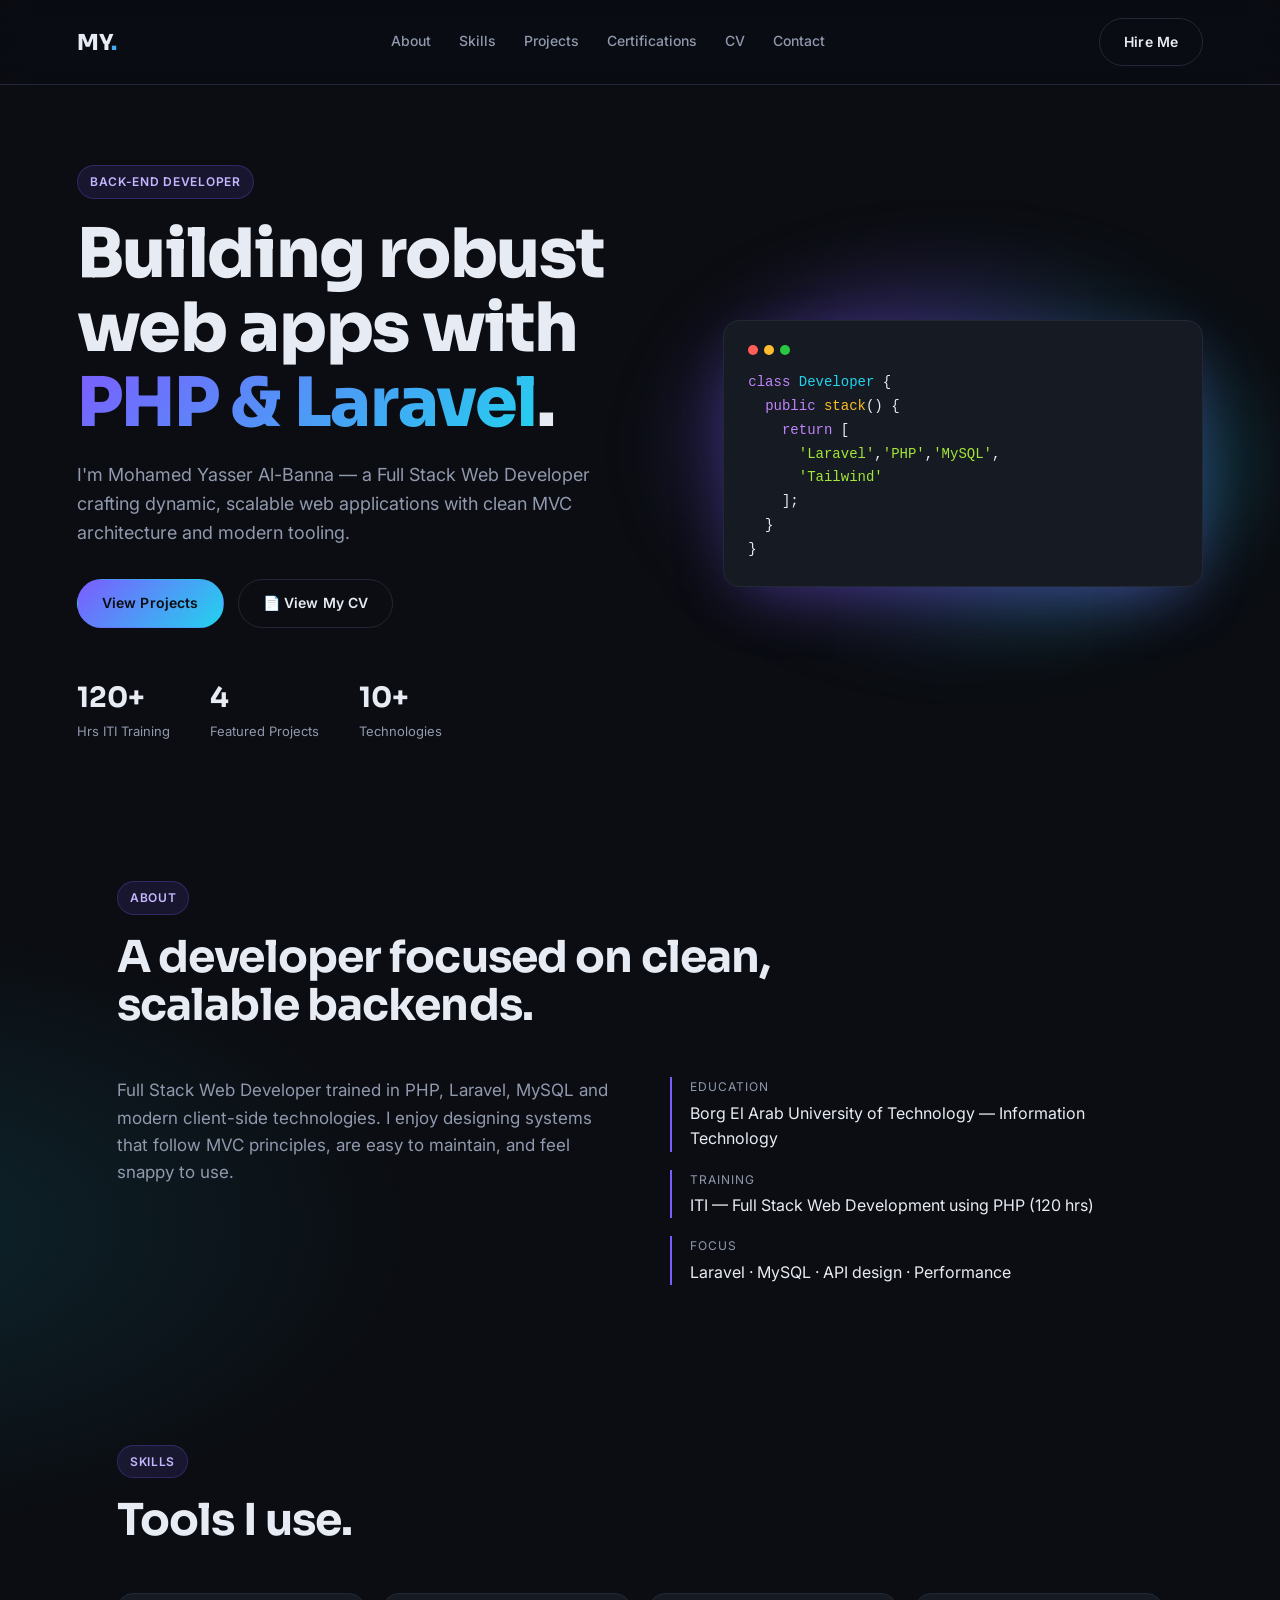
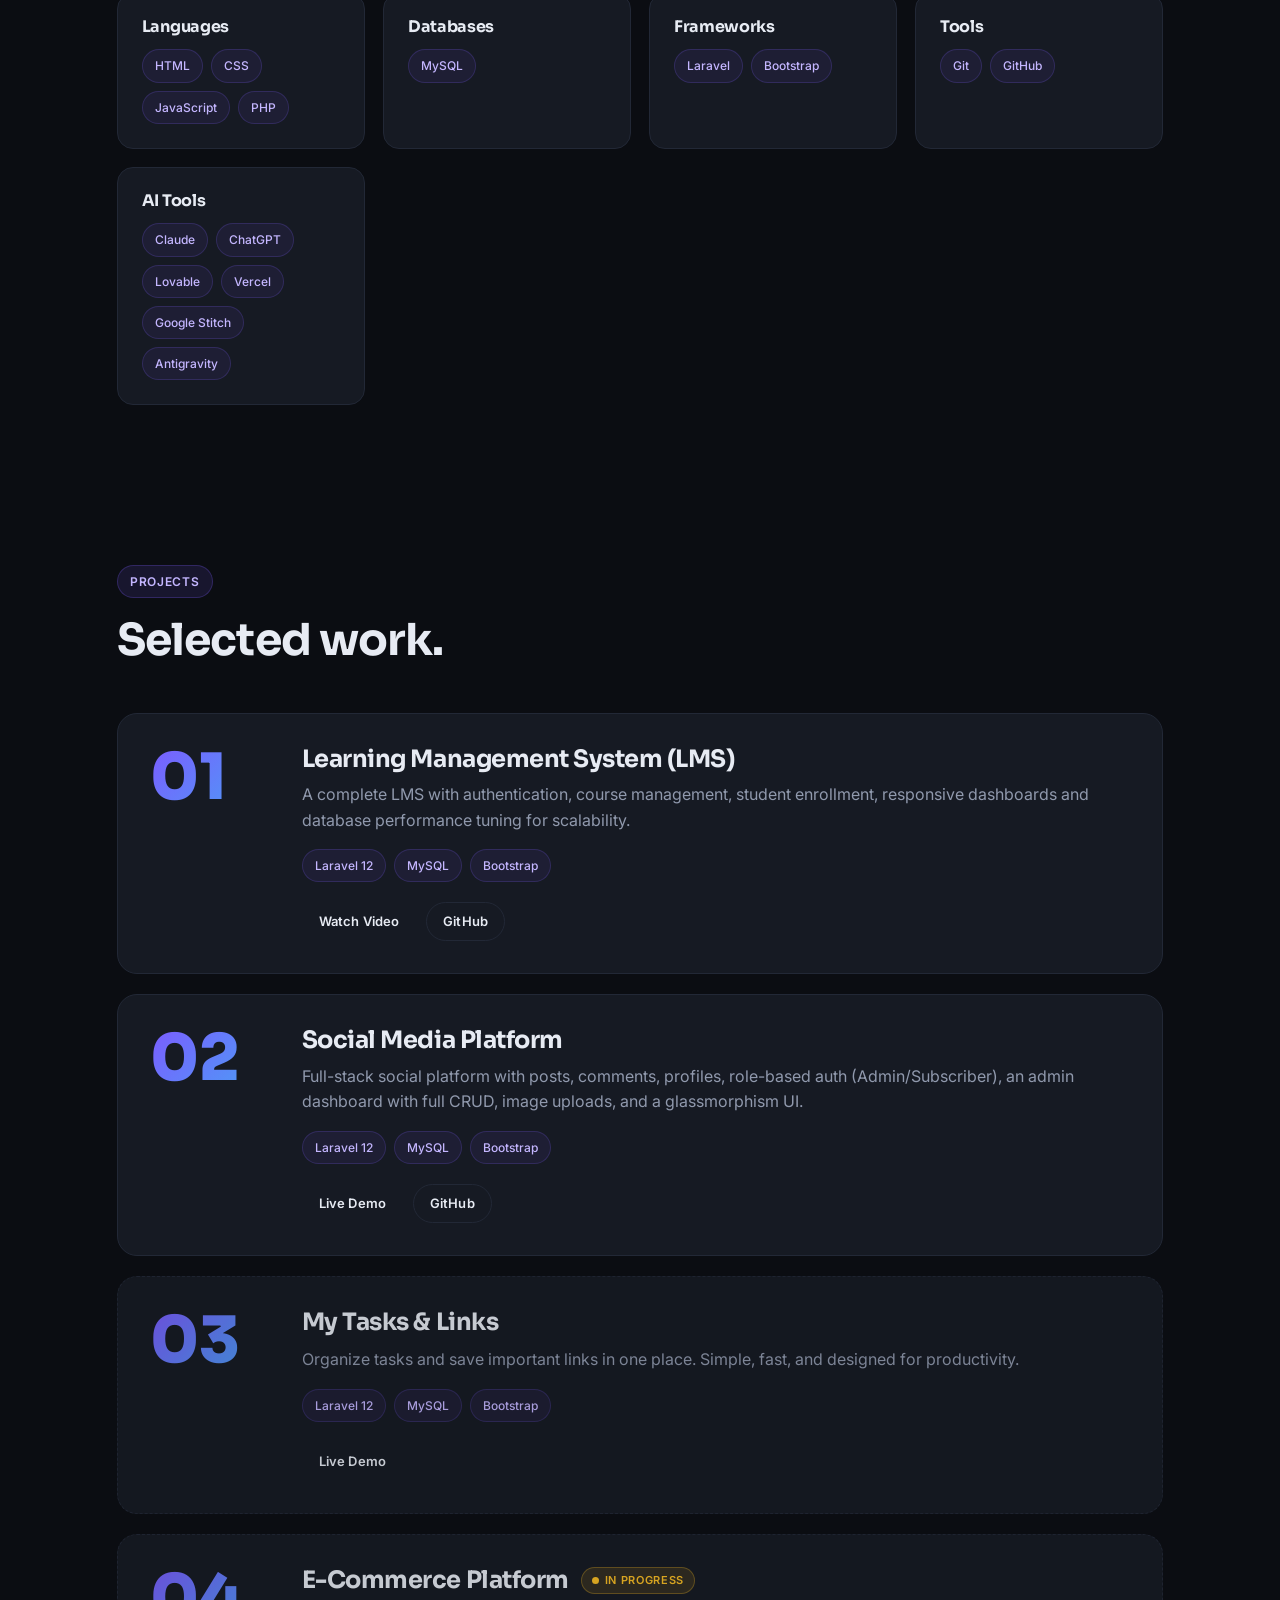
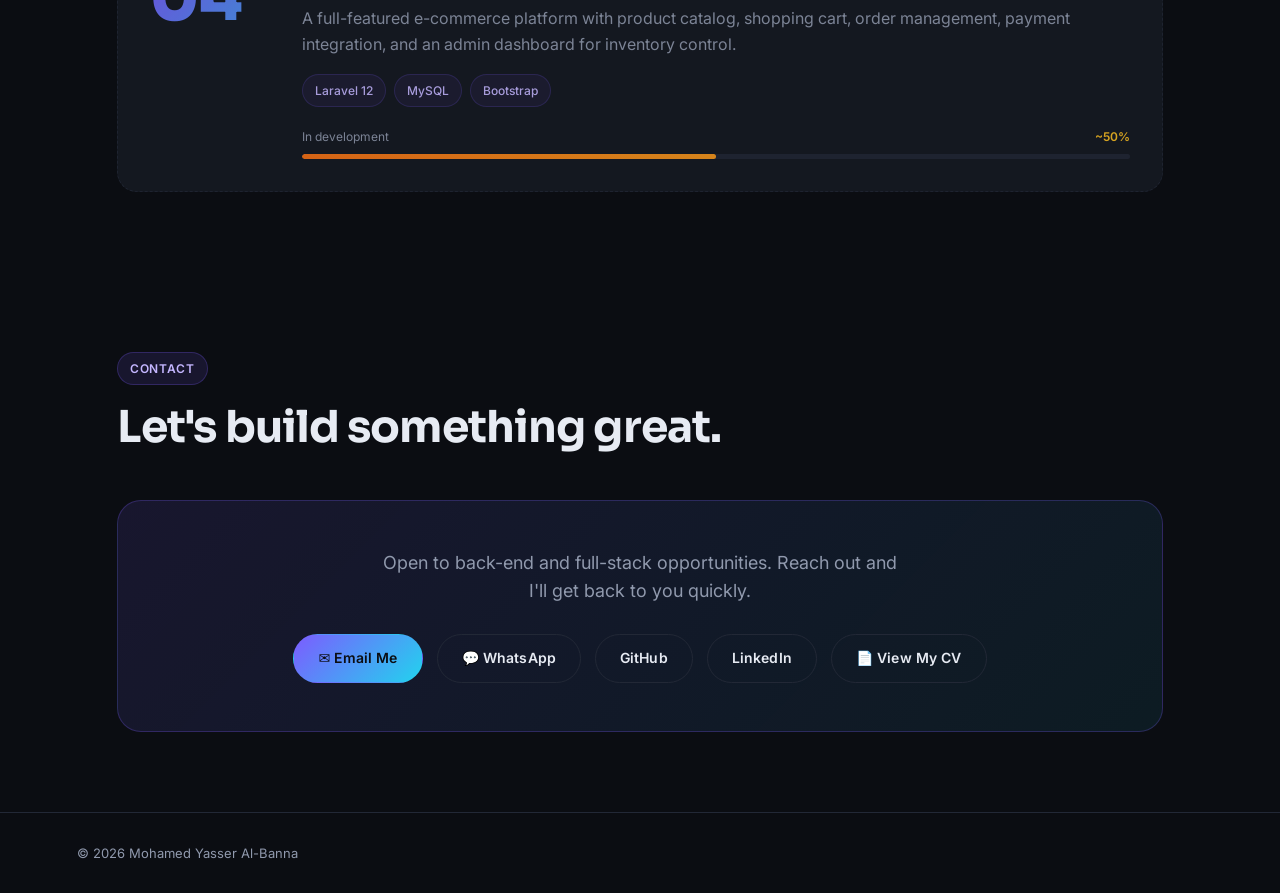
==== commit ff4b5fec: "u" ====
--- a/index.html
+++ b/index.html
@@ -71,7 +71,7 @@
             </div>
             <div class="quick-stats">
               <div><strong>120+</strong><span>Hrs ITI Training</span></div>
-              <div><strong>2</strong><span>Featured Projects</span></div>
+              <div><strong>4</strong><span>Featured Projects</span></div>
               <div><strong>10+</strong><span>Technologies</span></div>
             </div>
           </div>
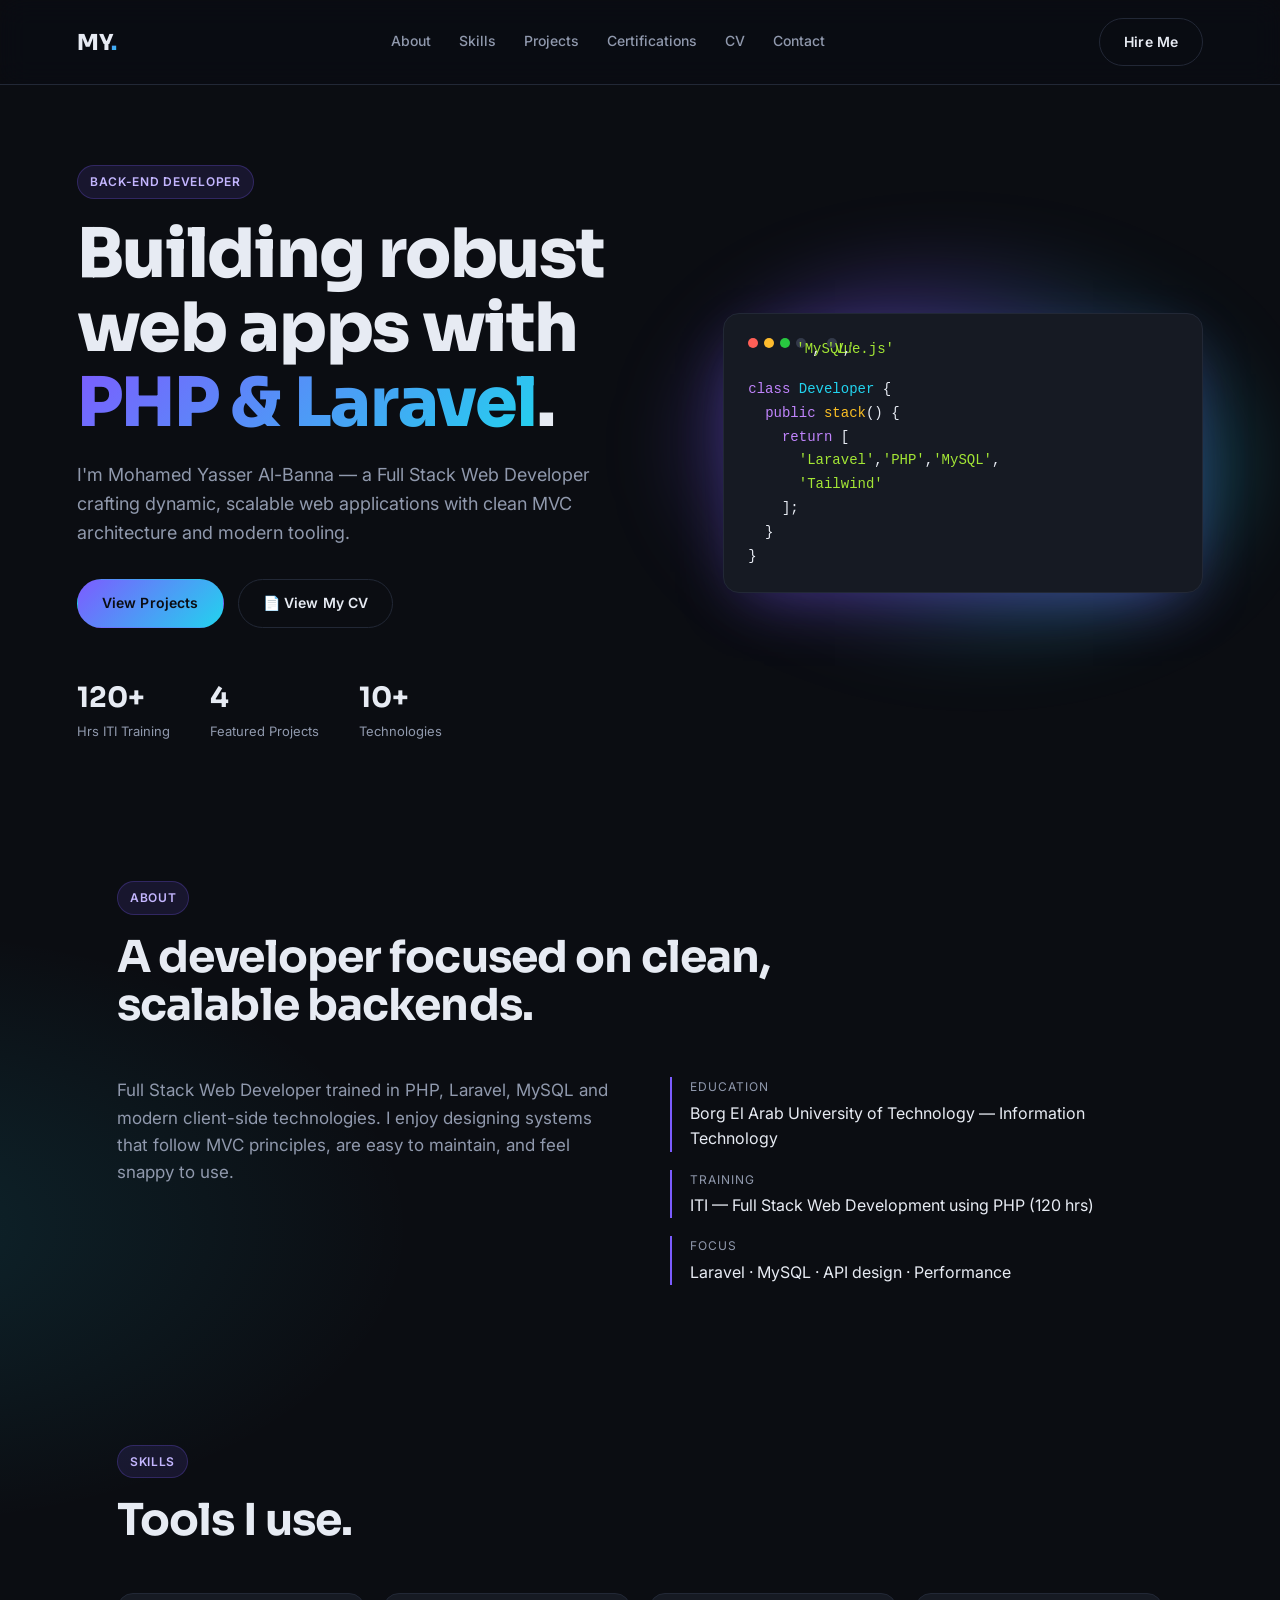
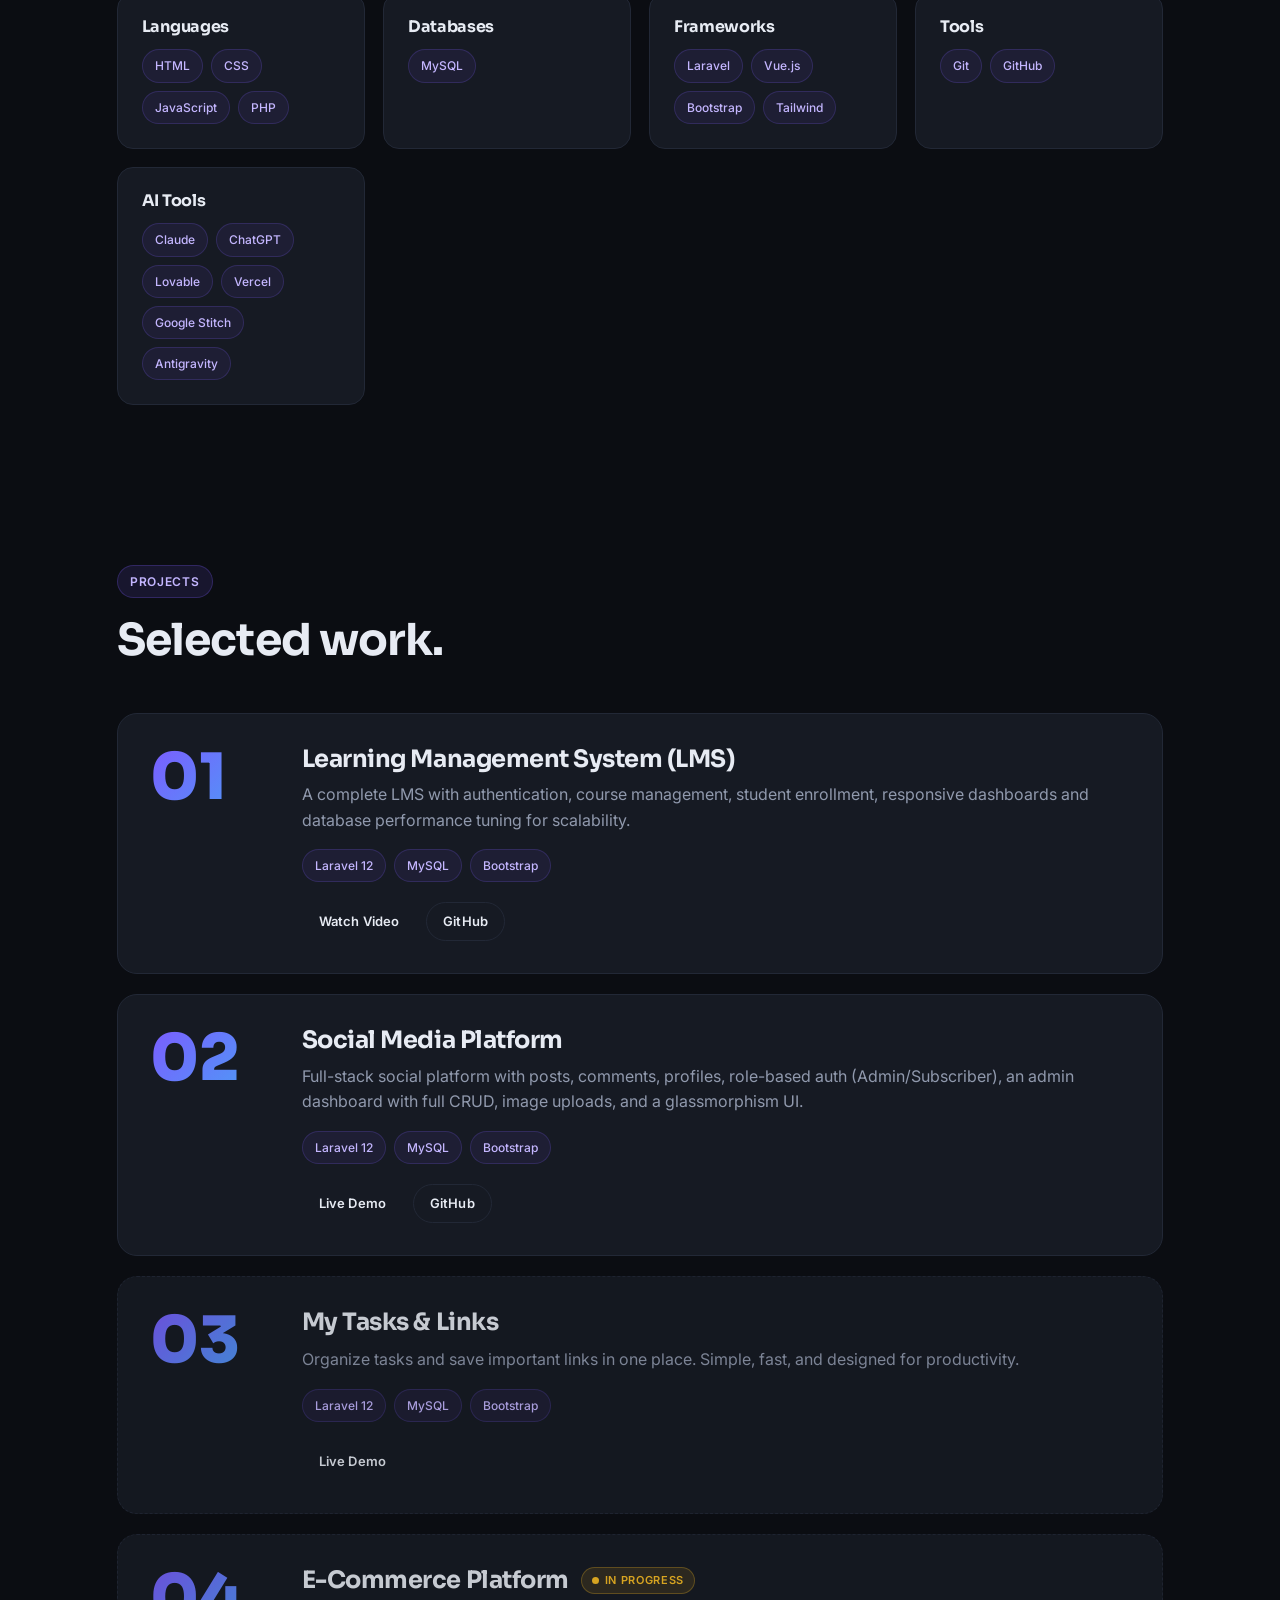
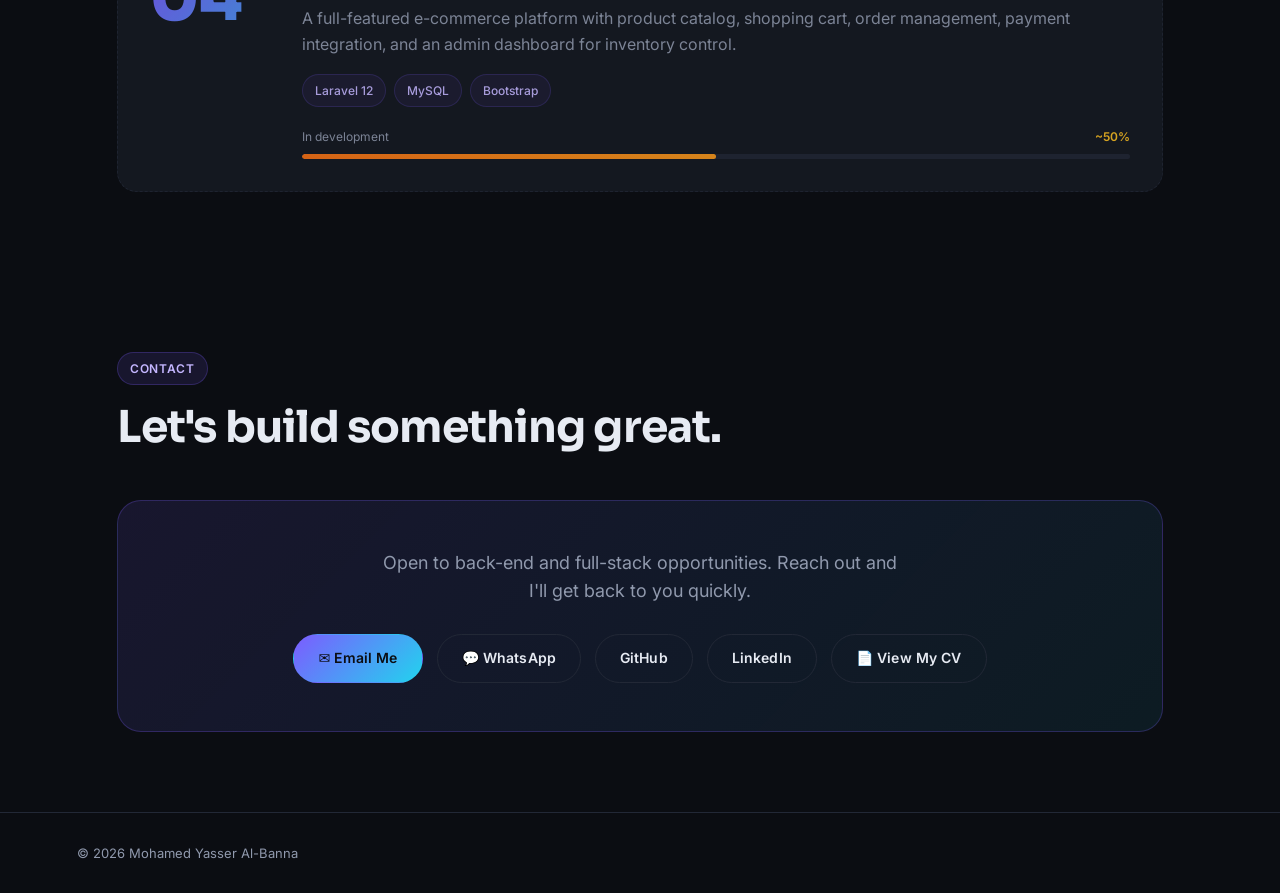
==== commit 8bf4ce5b: "u" ====
--- a/index.html
+++ b/index.html
@@ -80,7 +80,7 @@
             <div class="code-window">
               <div class="code-dots">
                 <span></span><span></span><span></span>
-                <!-- <span class="s">'MySQL'</span>, <span class="s">'Vue.js'</span>, -->
+                <span class="s">'MySQL'</span>, <span class="s">'Vue.js'</span>,
               </div>
               <pre><code><span class="k">class</span> <span class="c">Developer</span> {
   <span class="k">public</span> <span class="fn">stack</span>() {
@@ -142,8 +142,7 @@
           </div>
           <div class="skill-card">
             <h3>Frameworks</h3>
-            <div class="tags"><span>Laravel</span><span>Bootstrap</span></div>
-            <!-- <div class="tags"><span>Laravel</span><span>Vue.js</span><span>Bootstrap</span><span>Tailwind</span></div> -->
+            <div class="tags"><span>Laravel</span><span>Vue.js</span><span>Bootstrap</span><span>Tailwind</span></div>
           </div>
           <div class="skill-card">
             <h3>Tools</h3>
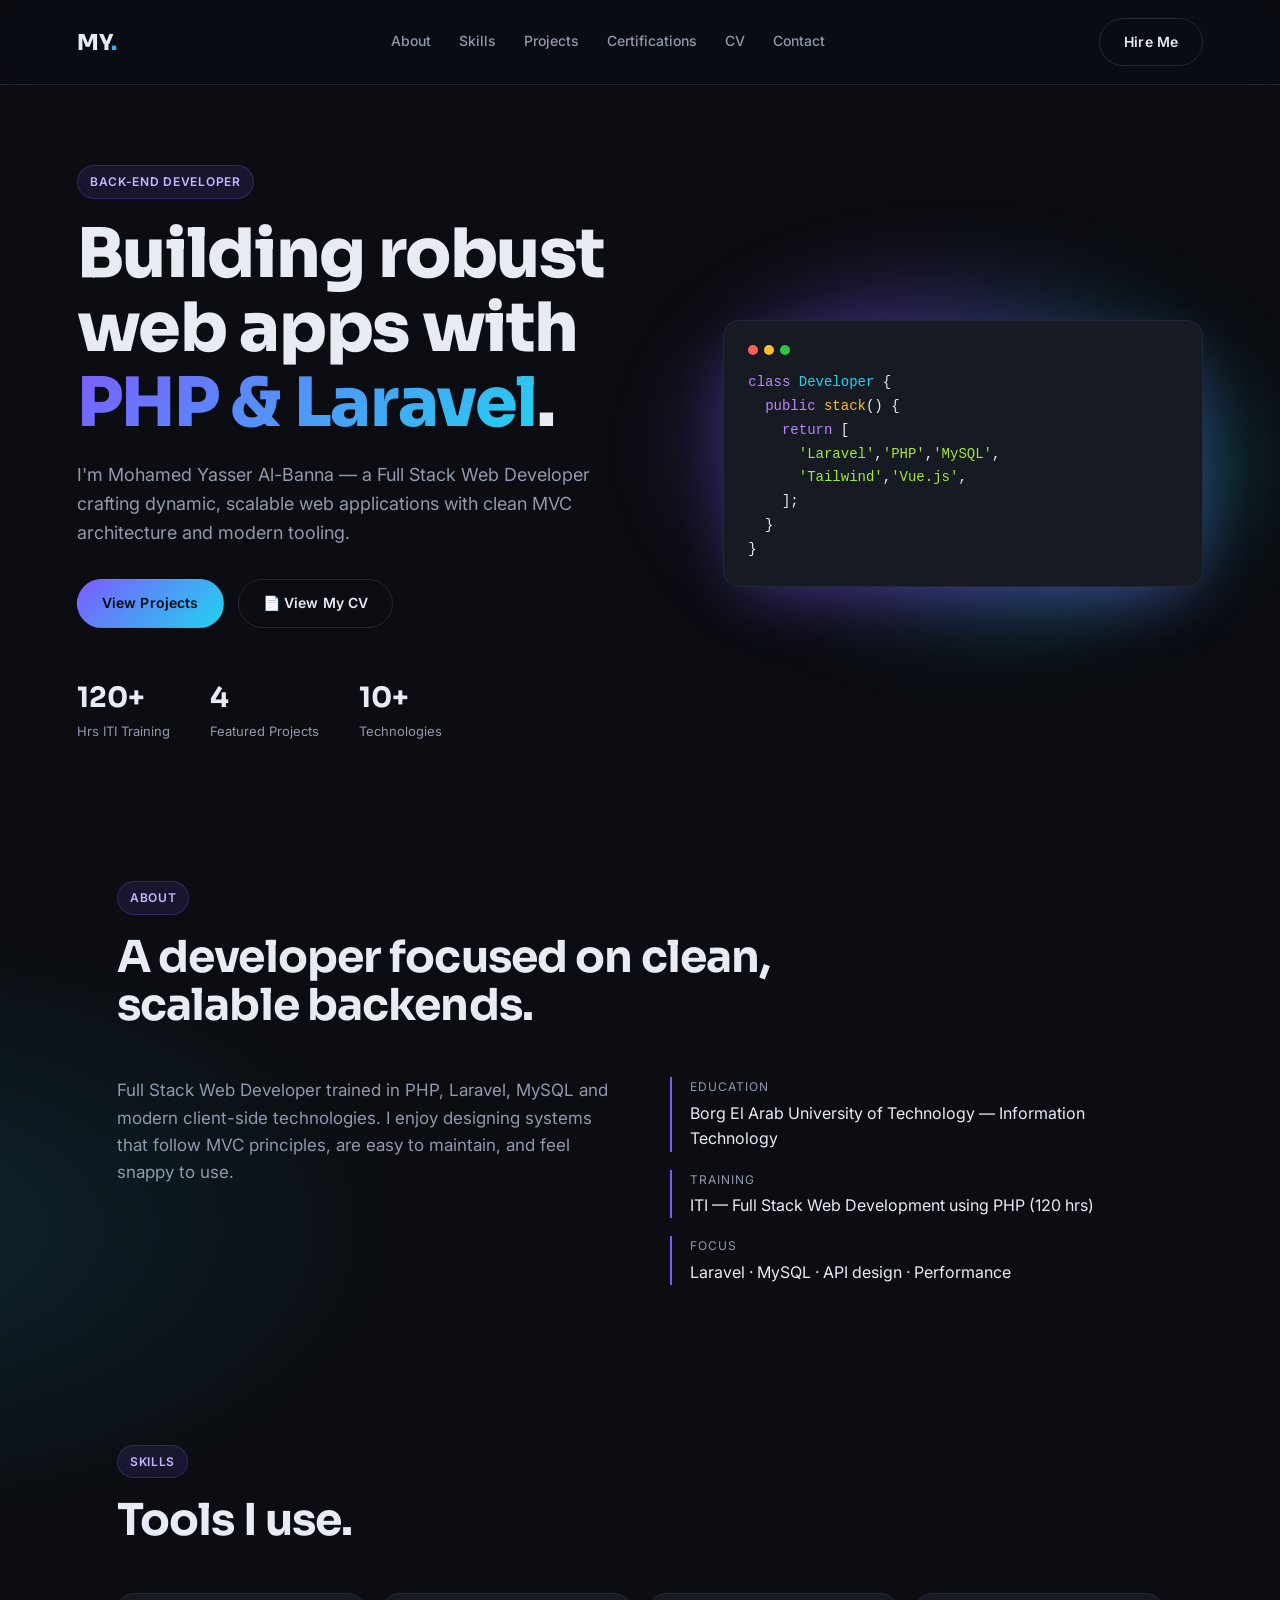
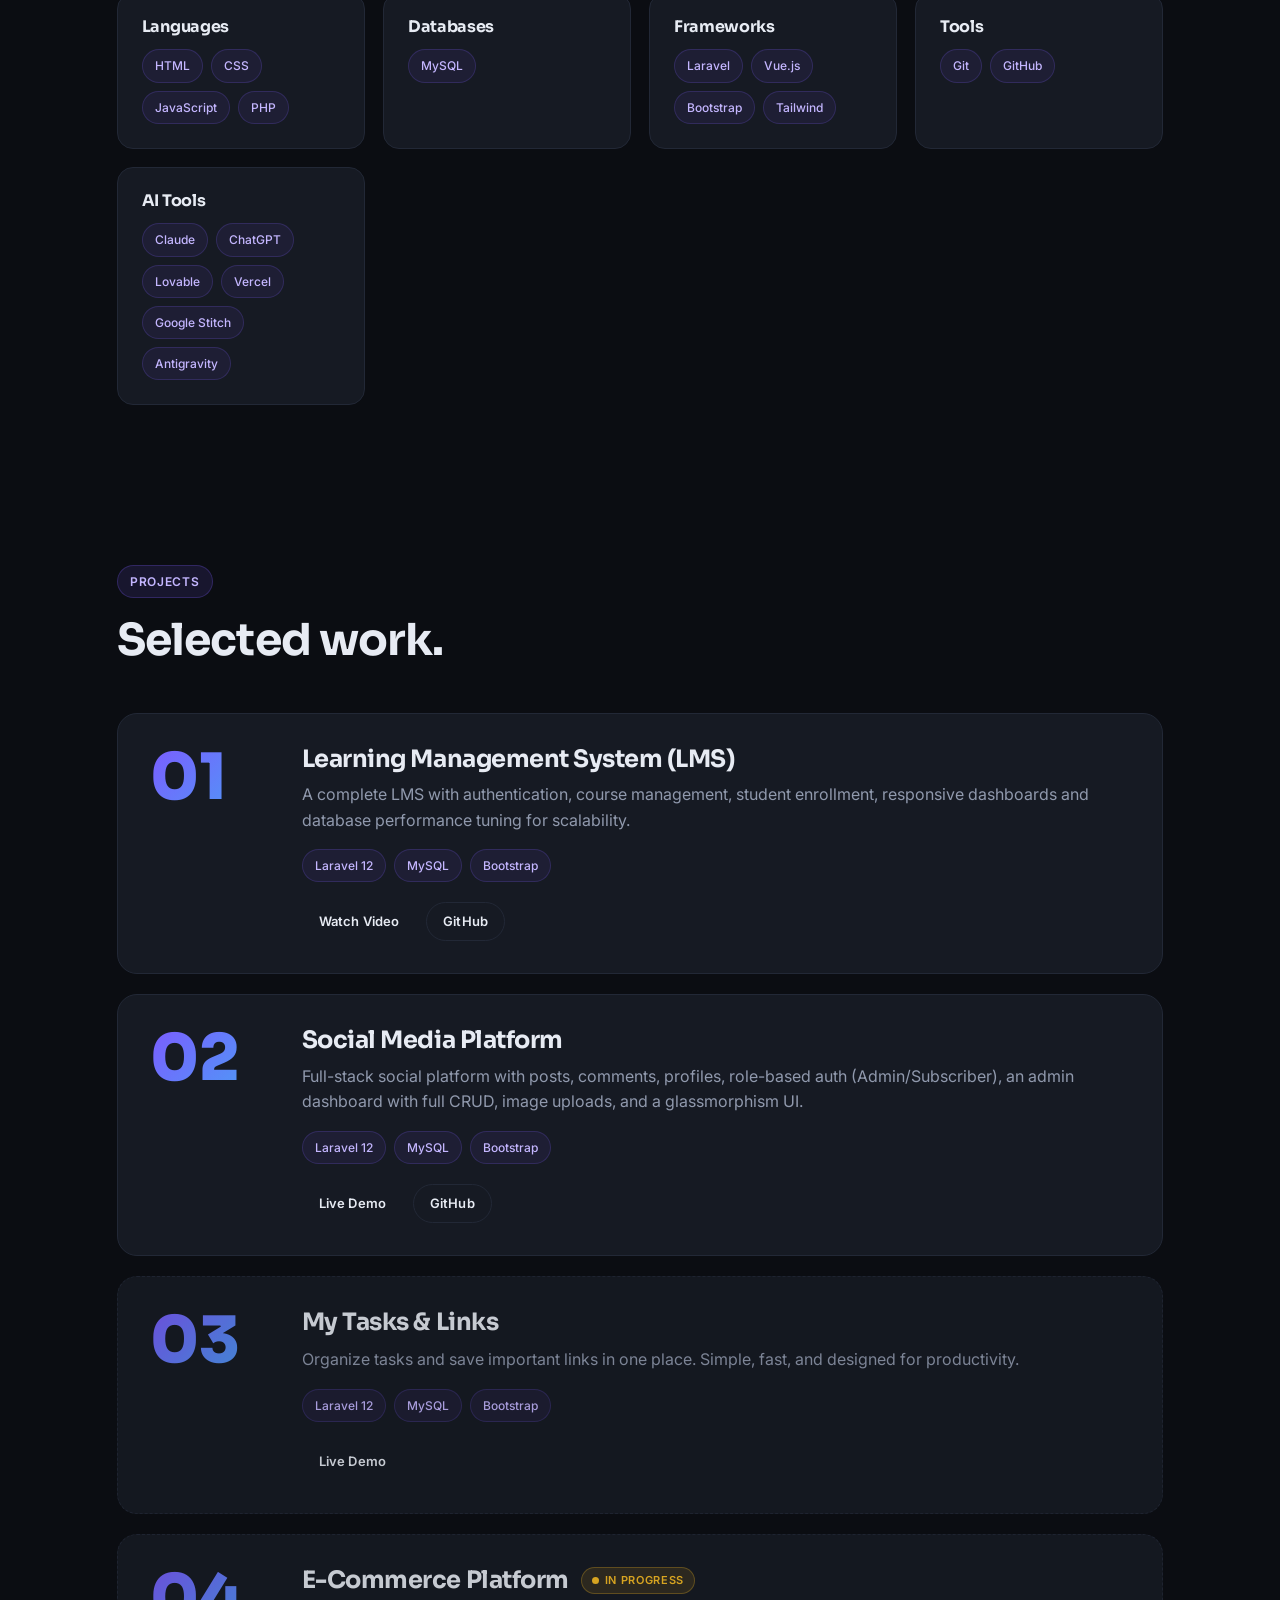
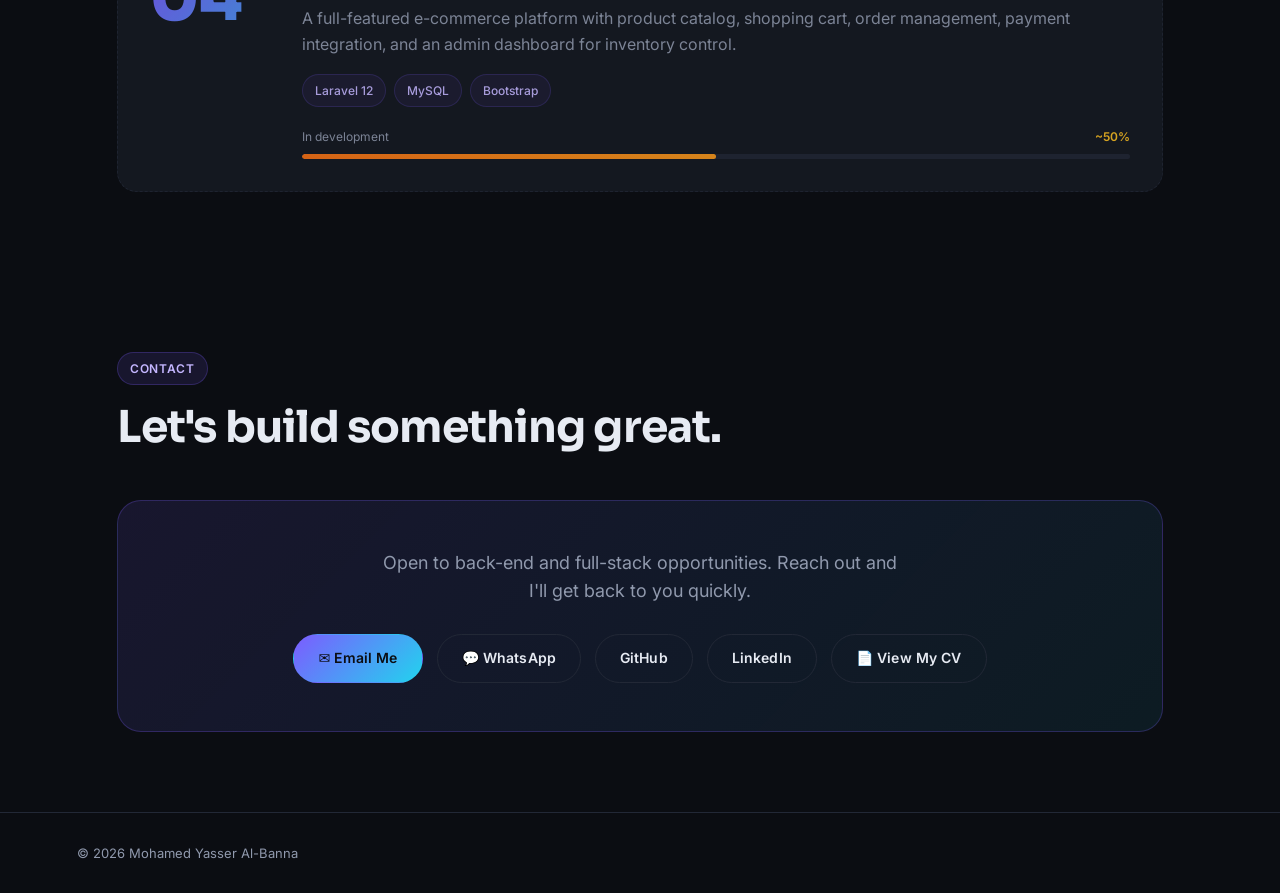
==== commit ae430668: "u" ====
--- a/index.html
+++ b/index.html
@@ -80,13 +80,12 @@
             <div class="code-window">
               <div class="code-dots">
                 <span></span><span></span><span></span>
-                <span class="s">'MySQL'</span>, <span class="s">'Vue.js'</span>,
               </div>
               <pre><code><span class="k">class</span> <span class="c">Developer</span> {
   <span class="k">public</span> <span class="fn">stack</span>() {
     <span class="k">return</span> [
       <span class="s">'Laravel'</span>,<span class="s">'PHP'</span>,<span class="s">'MySQL'</span>,
-      <span class="s">'Tailwind'</span>
+      <span class="s">'Tailwind'</span>,<span class="s">'Vue.js'</span>,
     ];
   }
 }</code></pre>
@@ -239,7 +238,7 @@
               </div>
               <div class="project-links">
                 <a
-                  href="https://mytasksandlinks.infinityfreeapp.com/"
+                  href="https://mytasksandlinks.vercel.app/"
                   class="btn btn-sm"
                   >Live Demo</a
                 >
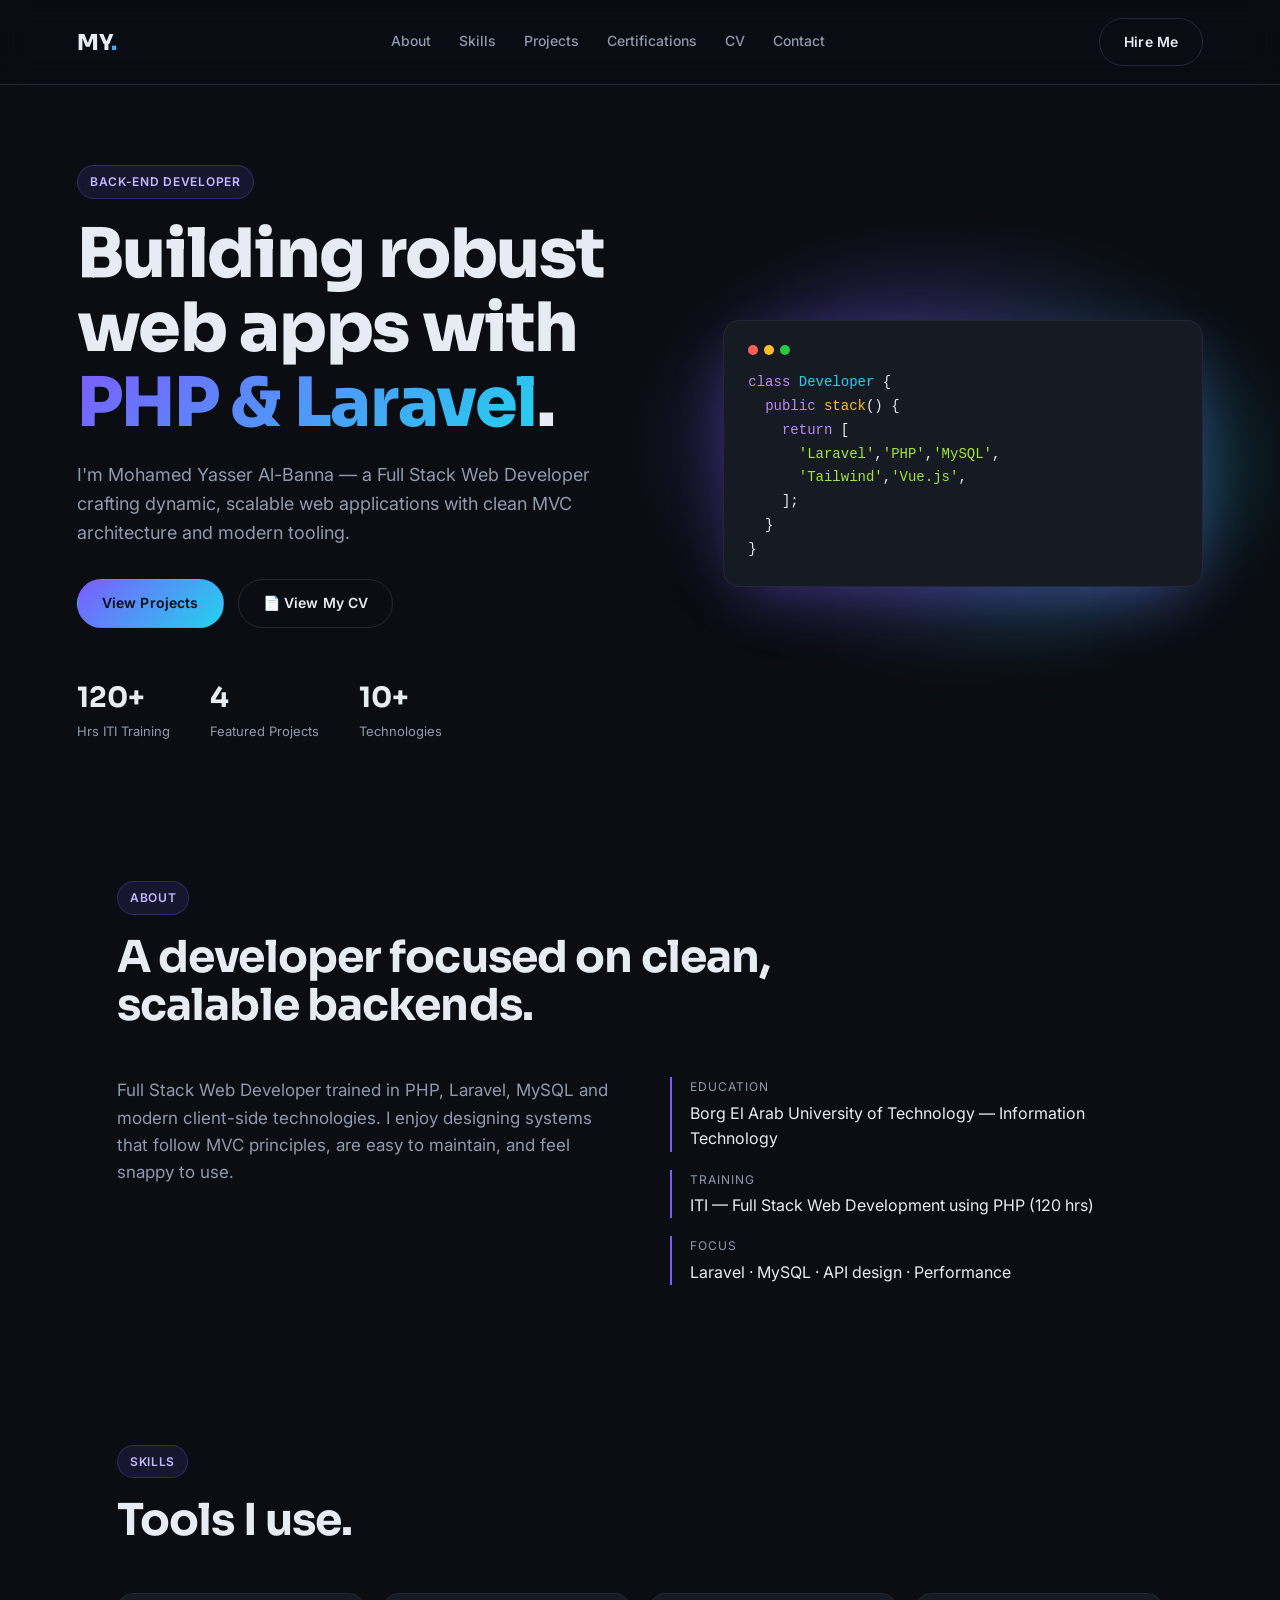
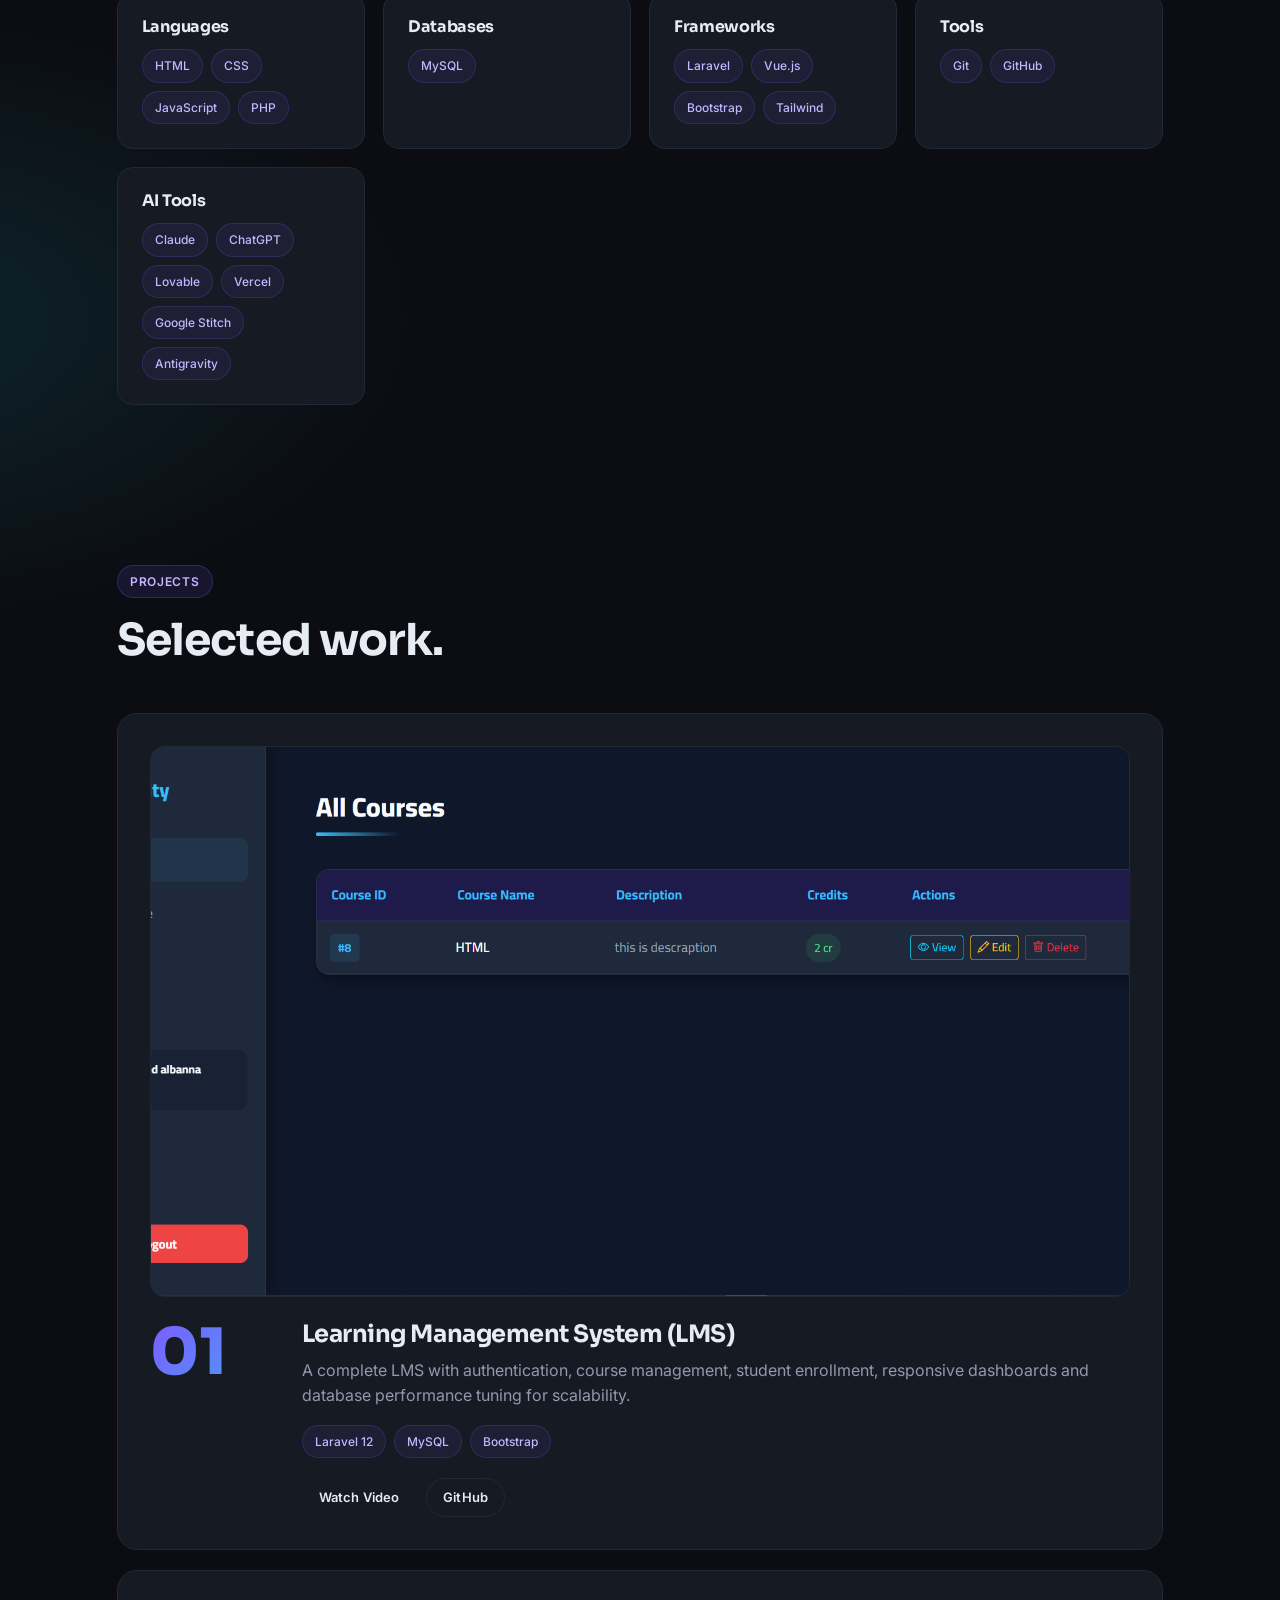
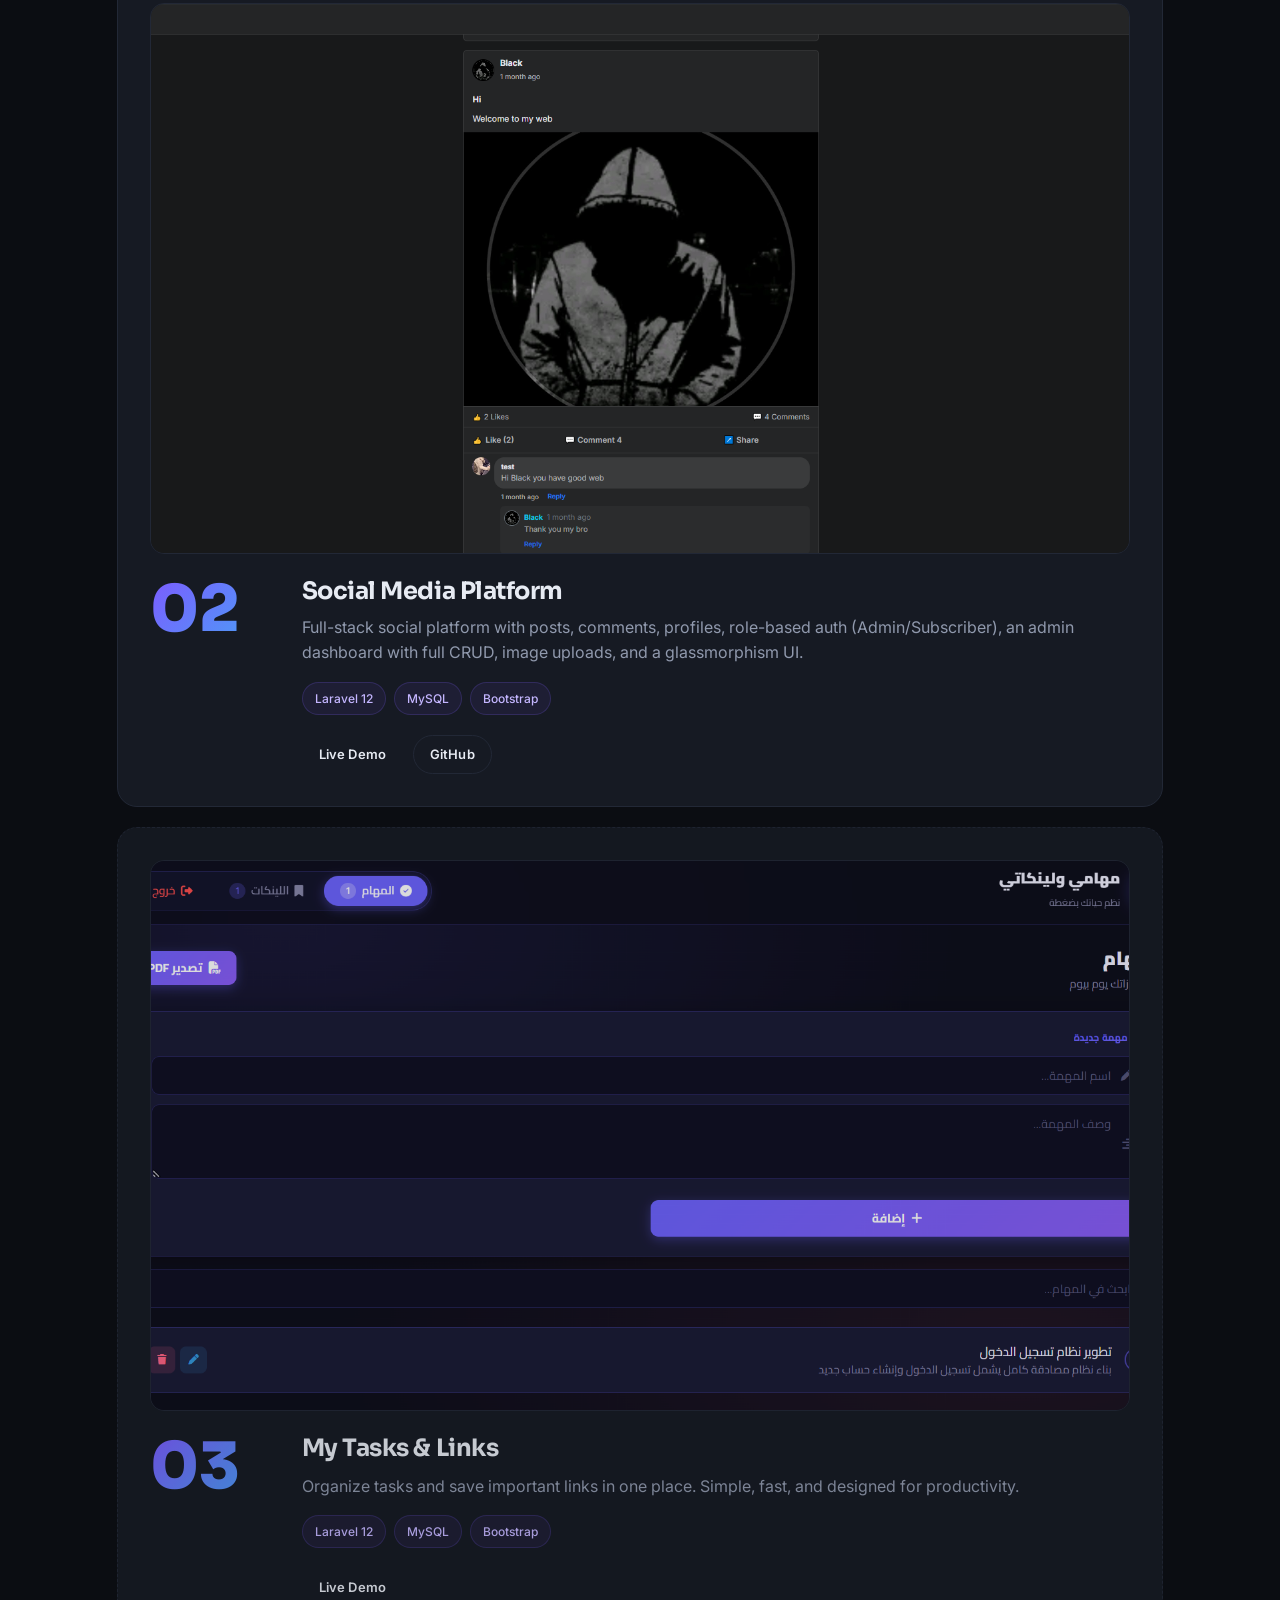
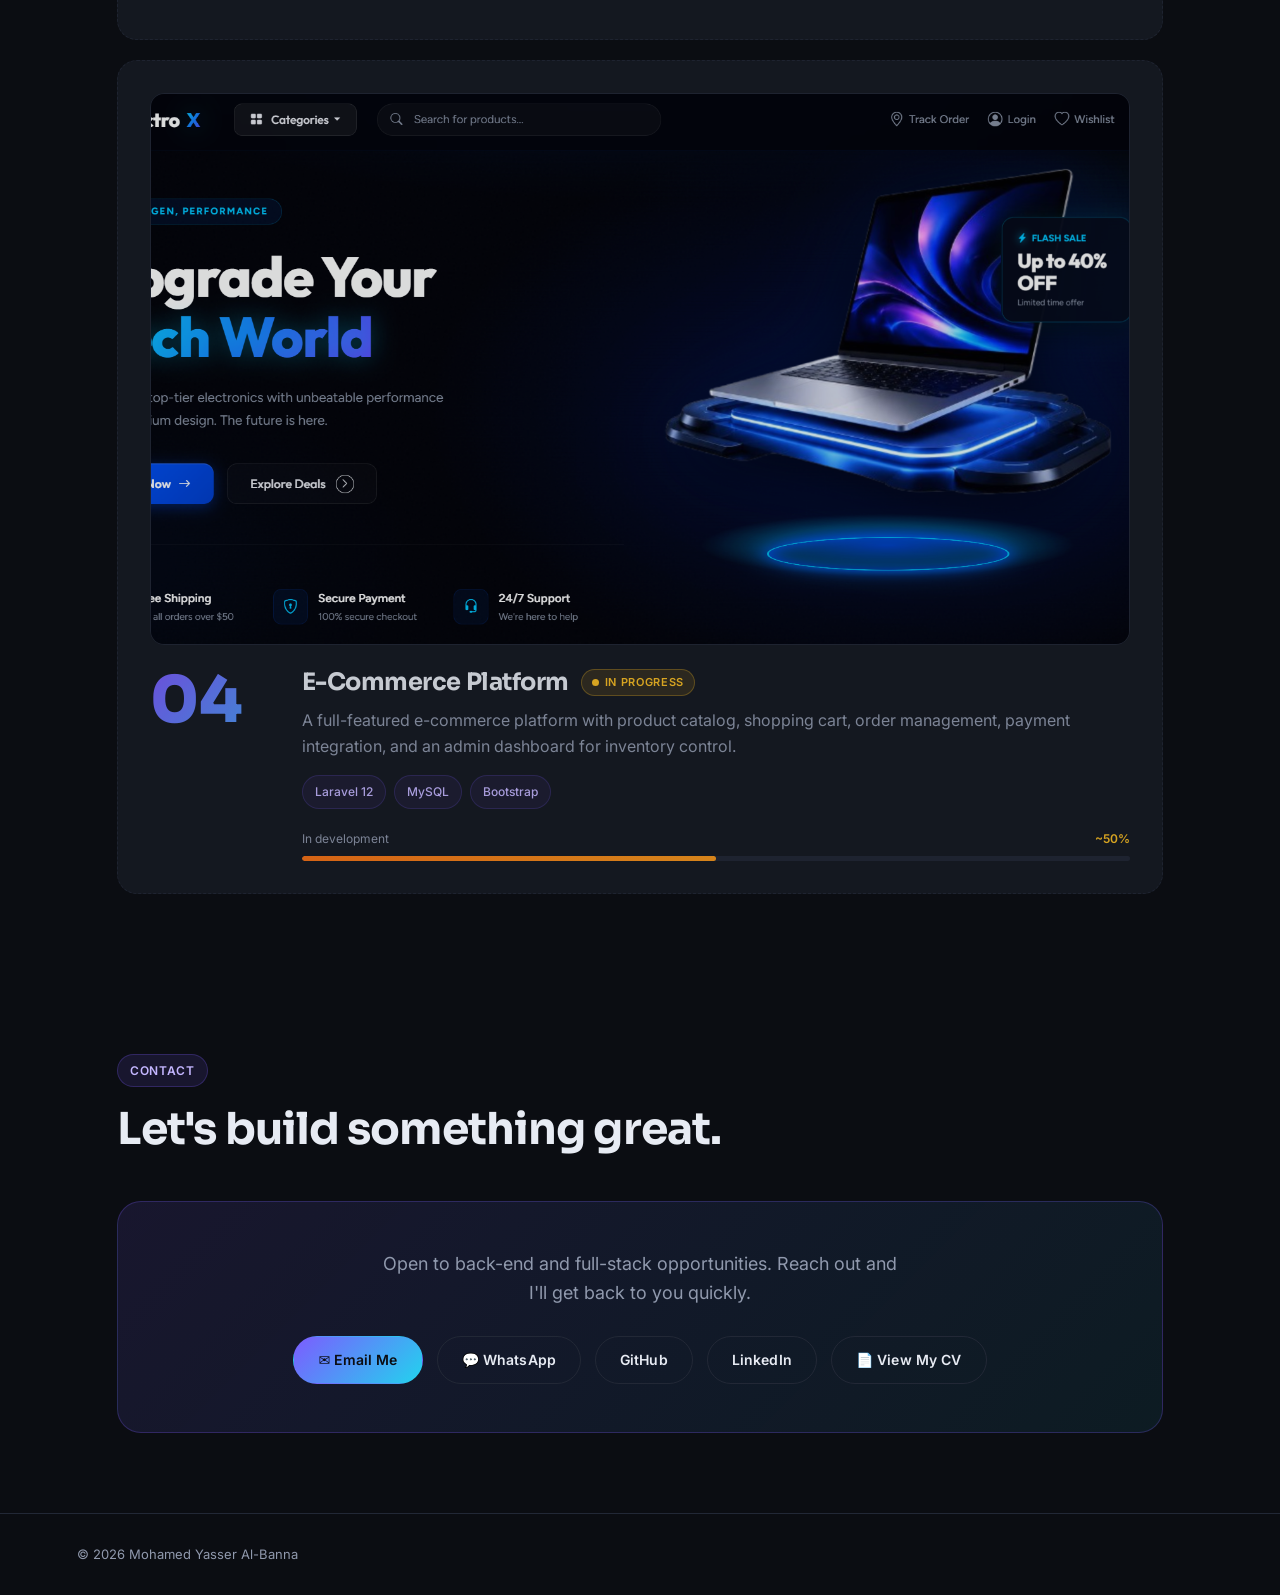
==== commit 97d4a39c: "update" ====
--- a/index.html
+++ b/index.html
@@ -137,7 +137,6 @@
           <div class="skill-card">
             <h3>Databases</h3>
             <div class="tags"><span>MySQL</span></div>
-            <!-- <div class="tags"><span>MySQL</span><span>MongoDB</span><span>Redis</span></div> -->
           </div>
           <div class="skill-card">
             <h3>Frameworks</h3>
@@ -146,7 +145,6 @@
           <div class="skill-card">
             <h3>Tools</h3>
             <div class="tags"><span>Git</span><span>GitHub</span></div>
-            <!-- <div class="tags"><span>Git</span><span>GitHub</span><span>JMeter</span></div> -->
           </div>
           <div class="skill-card">
             <h3>AI Tools</h3>
@@ -166,6 +164,9 @@
         </div>
         <div class="projects">
           <article class="project">
+            <div class="project-image">
+              <img src="assets/images/projects/lms.png" alt="Learning Management System (LMS) screenshot" loading="lazy" />
+            </div>
             <div class="project-num">01</div>
             <div class="project-body">
               <h3>Learning Management System (LMS)</h3>
@@ -191,7 +192,11 @@
               </div>
             </div>
           </article>
+
           <article class="project">
+            <div class="project-image">
+              <img src="assets/images/projects/social-media.png" alt="Social Media Platform screenshot" loading="lazy" />
+            </div>
             <div class="project-num">02</div>
             <div class="project-body">
               <h3>Social Media Platform</h3>
@@ -217,10 +222,13 @@
               </div>
             </div>
           </article>
-         
+
 
           <!-- Start -->
           <article class="project project-wip">
+            <div class="project-image">
+              <img src="assets/images/projects/tasks-links.png" alt="My Tasks & Links screenshot" loading="lazy" />
+            </div>
             <div class="project-num">03</div>
             <div class="project-body">
               <div class="wip-header">
@@ -258,6 +266,9 @@
 
            <!-- Start -->
           <article class="project project-wip">
+            <div class="project-image">
+              <img src="assets/images/projects/ecommerce.png" alt="E-Commerce Platform screenshot" loading="lazy" />
+            </div>
             <div class="project-num">04</div>
             <div class="project-body">
               <div class="wip-header">
@@ -338,4 +349,4 @@
 
     <script src="assets/js/script.js"></script>
   </body>
-</html>
+</html>
--- a/assets/css/style.css
+++ b/assets/css/style.css
@@ -473,7 +473,10 @@
 .project {
     display: grid;
     grid-template-columns: 120px 1fr;
-    gap: 32px;
+    grid-template-areas:
+        "image image"
+        "num body";
+    gap: 24px 32px;
     padding: 32px;
     border-radius: 20px;
     background: var(--surface);
@@ -493,7 +496,30 @@
     transition: filter .3s
 }
 
+.project-image {
+    grid-area: image;
+    width: 100%;
+    aspect-ratio: 16 / 9;
+    border-radius: 14px;
+    overflow: hidden;
+    background: var(--bg-2);
+    border: 1px solid var(--border);
+}
+
+.project-image img {
+    width: 100%;
+    height: 100%;
+    object-fit: cover;
+    display: block;
+    transition: transform .4s ease;
+}
+
+.project:hover .project-image img {
+    transform: scale(1.04);
+}
+
 .project-num {
+    grid-area: num;
     font-family: 'Sora';
     font-size: 64px;
     font-weight: 800;
@@ -501,6 +527,10 @@
     -webkit-background-clip: text;
     color: transparent;
     line-height: 1
+}
+
+.project-body {
+    grid-area: body;
 }
 
 .project-body h3 {
@@ -959,20 +989,47 @@
 ══════════════════════════════════════ */
 @media(max-width:880px) {
 
-    /* 1. إخفاء الروابط العادية تماماً ومنع الـ Flex الموروث */
+    .nav {
+        flex-wrap: wrap;
+        row-gap: 10px;
+    }
+
     .nav nav {
-        display: none !important;
-    }
-
-    /* 2. منع العناصر الخارجية من عمل أسكرول أفقي */
+        display: flex;
+        flex-wrap: wrap;
+        justify-content: center;
+        gap: 8px 16px;
+    }
+
+    .nav nav a {
+        font-size: 13px;
+    }
+
+    .hamburger {
+        display: none;
+    }
+
     html,
     body {
-        overflow-x: hidden;
+        overflow-x: clip;
         width: 100%;
     }
 
-    .hamburger {
-        display: flex
+    .cert-tabs {
+        flex-wrap: nowrap;
+        overflow: visible;
+        gap: 8px;
+    }
+
+    .cert-tab {
+        flex: 1 1 0;
+        min-width: 0;
+        padding: 10px 10px;
+        font-size: 13px;
+        white-space: nowrap;
+        overflow: hidden;
+        text-overflow: ellipsis;
+        text-align: center;
     }
 
     .hero-grid,
@@ -987,7 +1044,11 @@
 
     .project {
         grid-template-columns: 1fr;
-        gap: 12px
+        grid-template-areas:
+            "image"
+            "num"
+            "body";
+        gap: 16px
     }
 
     .project-num {
@@ -998,7 +1059,6 @@
         padding: 32px 24px
     }
 
-    /* CV */
     .cv-viewer-wrap {
         grid-template-columns: 1fr
     }
@@ -1011,7 +1071,6 @@
         height: 500px
     }
 
-    /* Certs */
     .certs-page {
         padding: 40px 5vw 60px
     }
@@ -1033,16 +1092,23 @@
 ══════════════════════════════════════ */
 @media(max-width:480px) {
 
-    /* التأكيد على منع الأسكرول في الشاشات الصغيرة جداً */
     html,
     body {
-        overflow-x: hidden;
+        overflow-x: clip;
     }
 
     .nav {
         padding: 14px 5vw
     }
 
+    .nav nav {
+        gap: 6px 12px;
+    }
+
+    .nav nav a {
+        font-size: 12px;
+    }
+
     .hero {
         padding: 48px 5vw 32px
     }
@@ -1071,7 +1137,6 @@
         font-size: 22px
     }
 
-    /* ضبط شبكة المهارات لتناسب العرض الصغير دون الخروج عن الشاشة */
     .skills-grid {
         grid-template-columns: 1fr 1fr;
         gap: 12px;
@@ -1126,7 +1191,6 @@
         gap: 24px
     }
 
-    /* CV */
     .cv-page {
         padding: 40px 5vw 50px
     }
@@ -1139,9 +1203,8 @@
         padding: 20px
     }
 
-    /* Certs */
     .certs-page {
-        padding: 32px 4vw 40px
+        padding: 32px 4vw 40px;
     }
 
     .certs-page .section-head {
@@ -1245,15 +1308,6 @@
     overflow: hidden;
 }
 
-/* .wip-fill {
-    height: 100%;
-    width: 98%;
-    border-radius: 999px;
-    background: linear-gradient(90deg, #f97316, #fbbf24); 
-    animation: shimmer 2s ease-in-out infinite;
-    background-size: 200% 100%;
-} */
-
 .e-commerce {
     height: 100%;
     width: 50%;      /* here */
@@ -1266,4 +1320,312 @@
 @keyframes shimmer {
     0%   { background-position: 200% 0; } 
     100% { background-position: -200% 0; }
-}+}
+
+
+/* certicate */
+
+ /* ── Tabs ── */
+      .cert-tabs {
+        display: flex;
+        gap: 10px;
+        flex-wrap: wrap;
+        margin-bottom: 40px;
+        position: sticky;
+        top: var(--nav-h, 76px);
+        z-index: 40;
+        background: rgba(11, 13, 18, 0.97);
+        backdrop-filter: blur(12px);
+        padding: 12px 0;
+        margin-left: -6vw;
+        margin-right: -6vw;
+        padding-left: 6vw;
+        padding-right: 6vw;
+        border-bottom: 1px solid var(--border);
+      }
+      .cert-tab {
+        padding: 10px 22px;
+        border-radius: 8px;
+        font-size: 14px;
+        font-weight: 600;
+        border: 1px solid var(--border);
+        background: transparent;
+        color: var(--muted);
+        cursor: pointer;
+        transition: all 0.2s;
+        font-family: "Inter", sans-serif;
+      }
+      .cert-tab:hover {
+        border-color: rgba(124, 92, 255, 0.45);
+        color: var(--text);
+        background: var(--surface);
+      }
+      .cert-tab.active {
+        background: var(--surface);
+        color: var(--text);
+        border-color: rgba(124, 92, 255, 0.6);
+        border-bottom: 2px solid #7c5cff;
+      }
+
+      /* ── Panels ── */
+      .cert-panel {
+        display: none;
+      }
+      .cert-panel.active {
+        display: block;
+      }
+
+      /* ── Card ── */
+      .cert-card {
+        background: var(--surface);
+        border: 1px solid var(--border);
+        border-radius: 20px;
+        overflow: hidden;
+        margin-bottom: 28px;
+        transition:
+          border-color 0.3s,
+          box-shadow 0.3s;
+      }
+      .cert-card:hover {
+        border-color: rgba(124, 92, 255, 0.4);
+        box-shadow: 0 16px 48px -16px rgba(124, 92, 255, 0.3);
+      }
+      .cert-card:last-child {
+        margin-bottom: 0;
+      }
+
+      /* image */
+      .cert-img-wrap {
+        width: 100%;
+        border-bottom: 1px solid var(--border);
+        background: var(--bg);
+      }
+      .cert-img-wrap img {
+        width: 100%;
+        max-height: 600px;
+        object-fit: contain;
+        display: block;
+      }
+      .cert-img-placeholder {
+        width: 100%;
+        height: 220px;
+        display: flex;
+        align-items: center;
+        justify-content: center;
+        background: linear-gradient(
+          135deg,
+          rgba(124, 92, 255, 0.06),
+          rgba(34, 211, 238, 0.04)
+        );
+        border-bottom: 1px solid var(--border);
+        color: var(--muted);
+        font-size: 14px;
+        gap: 10px;
+      }
+
+      /* header */
+      .cert-header {
+        position: relative;
+        display: flex;
+        align-items: center;
+        gap: 16px;
+        padding: 20px 60px 20px 24px;
+        border-bottom: 1px solid var(--border);
+      }
+      .cert-logo-box {
+        width: 48px;
+        height: 48px;
+        border-radius: 12px;
+        border: 1px solid var(--border);
+        background: var(--bg);
+        overflow: hidden;
+        display: flex;
+        align-items: center;
+        justify-content: center;
+        flex-shrink: 0;
+      }
+      .cert-logo-box img {
+        width: 100%;
+        height: 100%;
+        object-fit: contain;
+        padding: 6px;
+      }
+      .cert-logo-fallback {
+        font-family: "Sora", sans-serif;
+        font-weight: 800;
+        font-size: 13px;
+        color: #c4b6ff;
+      }
+      .cert-header-meta {
+        flex: 1;
+      }
+      .cert-header-meta h3 {
+        font-size: 18px;
+        font-weight: 700;
+        margin-bottom: 4px;
+        color: var(--text);
+      }
+      .cert-header-meta .issuer {
+        font-size: 13px;
+        color: #c4b6ff;
+        font-weight: 600;
+        display: block;
+        margin-bottom: 2px;
+      }
+      .cert-header-meta .period {
+        font-size: 12px;
+        color: var(--muted);
+      }
+      .cert-badge {
+        position: absolute;
+        top: 0;
+        right: 24px;
+        transform: translateY(-50%);
+        z-index: 3;
+        width: 36px;
+        height: 36px;
+        border-radius: 50%;
+        background: var(--grad);
+        display: flex;
+        align-items: center;
+        justify-content: center;
+        font-family: "Sora", sans-serif;
+        font-weight: 800;
+        font-size: 13px;
+        color: #0b0d12;
+        flex-shrink: 0;
+        border: 2px solid var(--surface);
+        box-shadow: 0 4px 14px -2px rgba(0, 0, 0, .5);
+      }
+
+      /* body */
+      .cert-body {
+        display: grid;
+        grid-template-columns: 1fr 1fr;
+      }
+
+      .cert-learned {
+        padding: 20px 24px;
+        border-right: 1px solid var(--border);
+      }
+      .cert-details {
+        padding: 20px 24px;
+        display: flex;
+        flex-direction: column;
+        gap: 16px;
+      }
+
+      .col-label {
+        font-size: 11px;
+        font-weight: 700;
+        text-transform: uppercase;
+        letter-spacing: 0.08em;
+        color: var(--muted);
+        margin-bottom: 14px;
+        display: block;
+      }
+
+      .learned-list {
+        list-style: none;
+        padding: 0;
+        margin: 0;
+        display: flex;
+        flex-direction: column;
+        gap: 10px;
+      }
+      .learned-list li {
+        font-size: 13px;
+        color: var(--muted);
+        line-height: 1.6;
+        padding-left: 12px;
+        border-left: 2px solid rgba(124, 92, 255, 0.5);
+      }
+
+      .detail-rows {
+        display: flex;
+        flex-direction: column;
+        gap: 12px;
+      }
+      .detail-row .dl {
+        font-size: 11px;
+        font-weight: 700;
+        text-transform: uppercase;
+        letter-spacing: 0.08em;
+        color: var(--muted);
+        display: block;
+        margin-bottom: 3px;
+      }
+      .detail-row .dv {
+        font-size: 13px;
+        color: var(--text);
+      }
+
+      .cert-btns {
+        display: flex;
+        flex-direction: column;
+        gap: 8px;
+        margin-top: auto;
+      }
+      .cert-btns .btn {
+        justify-content: center;
+        border-radius: 12px;
+      }
+
+      /* empty */
+      .cert-empty {
+        text-align: center;
+        padding: 60px 20px;
+        color: var(--muted);
+        border: 2px dashed var(--border);
+        border-radius: 20px;
+      }
+      .cert-empty .icon {
+        font-size: 40px;
+        display: block;
+        margin-bottom: 14px;
+      }
+      .cert-empty p {
+        font-size: 15px;
+      }
+
+      /* responsive */
+      @media (max-width: 768px) {
+        .cert-body {
+          grid-template-columns: 1fr;
+        }
+        .cert-learned {
+          border-right: none;
+          border-bottom: 1px solid var(--border);
+        }
+        .cert-header {
+          flex-wrap: wrap;
+        }
+      }
+      @media (max-width: 480px) {
+        .cert-header {
+          padding: 16px 52px 16px 16px;
+        }
+
+        .cert-badge {
+          right: 16px;
+          width: 30px;
+          height: 30px;
+          font-size: 12px;
+        }
+        .cert-learned,
+        .cert-details {
+          padding: 16px;
+        }
+        .cert-header-meta h3 {
+          font-size: 16px;
+        }
+
+        .cert-tabs {
+          gap: 6px;
+        }
+
+        .cert-tab {
+          padding: 9px 6px;
+          font-size: 11.5px;
+        }
+      }
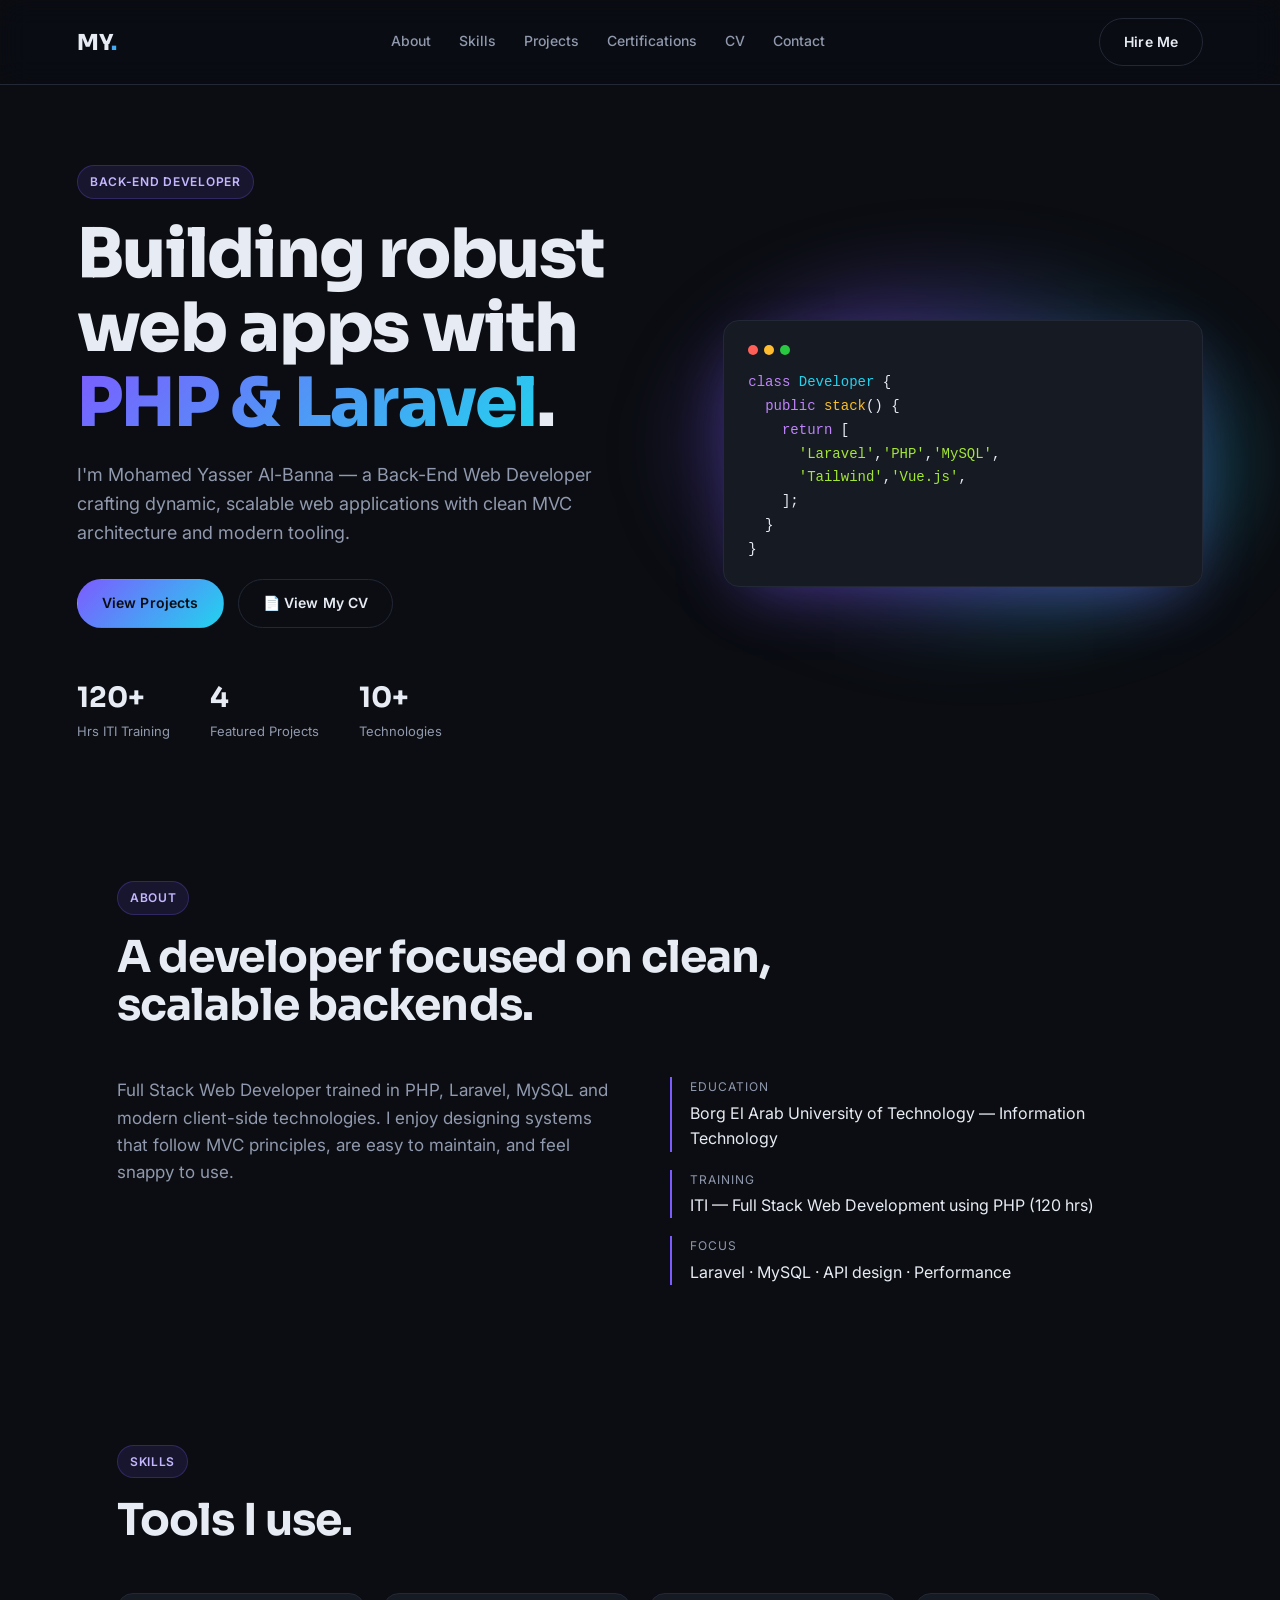
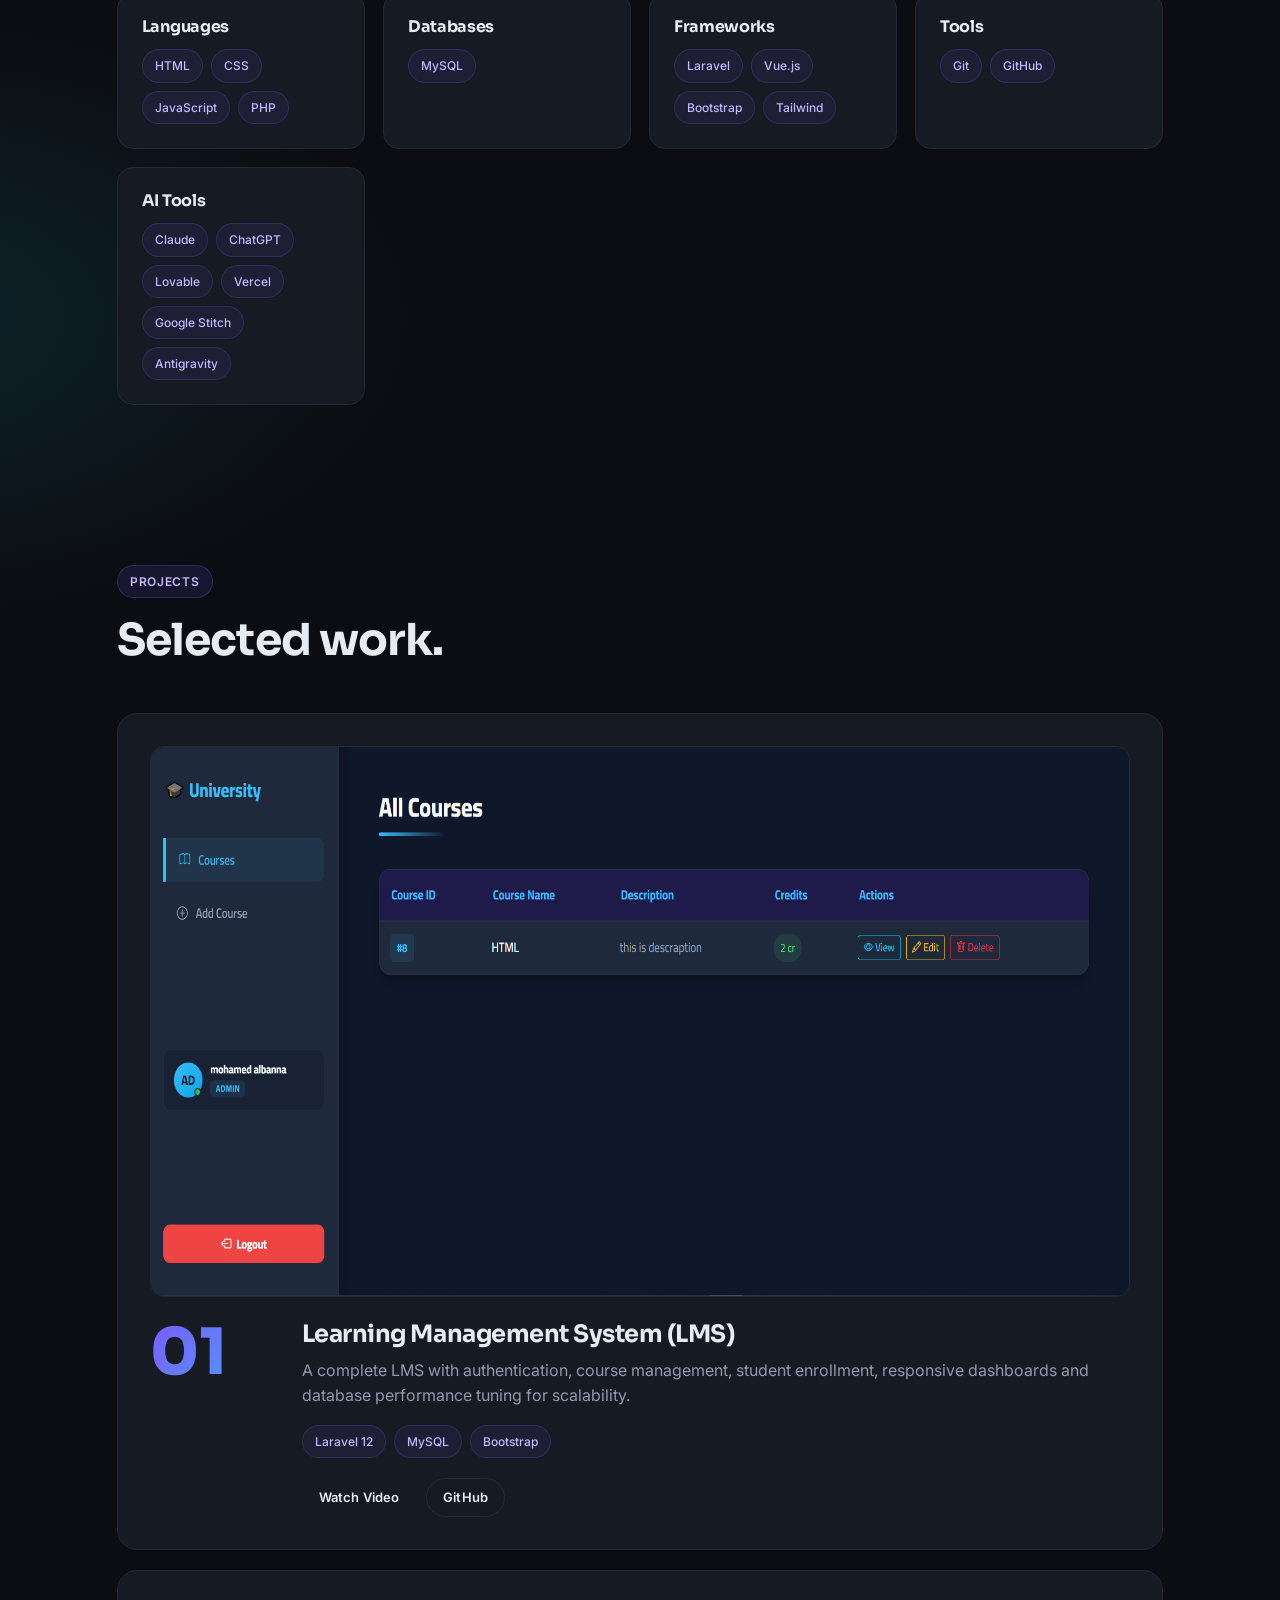
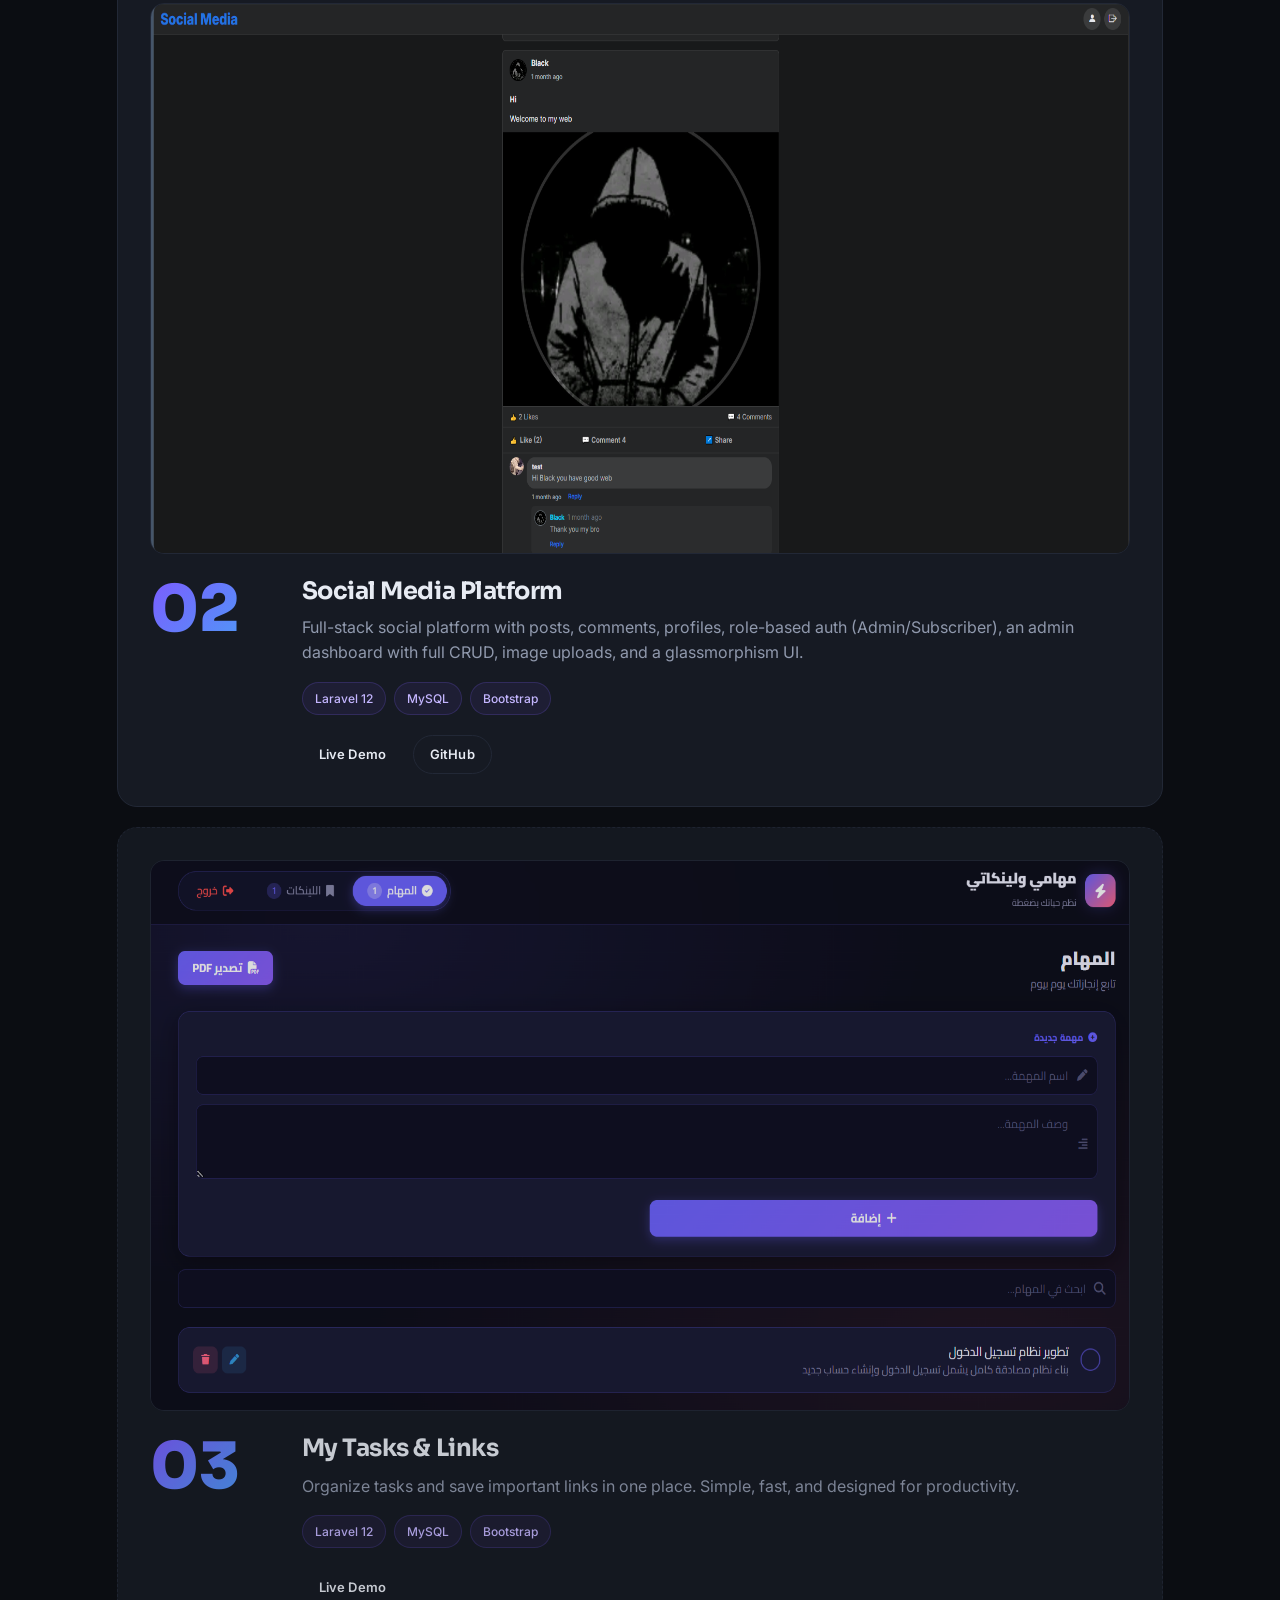
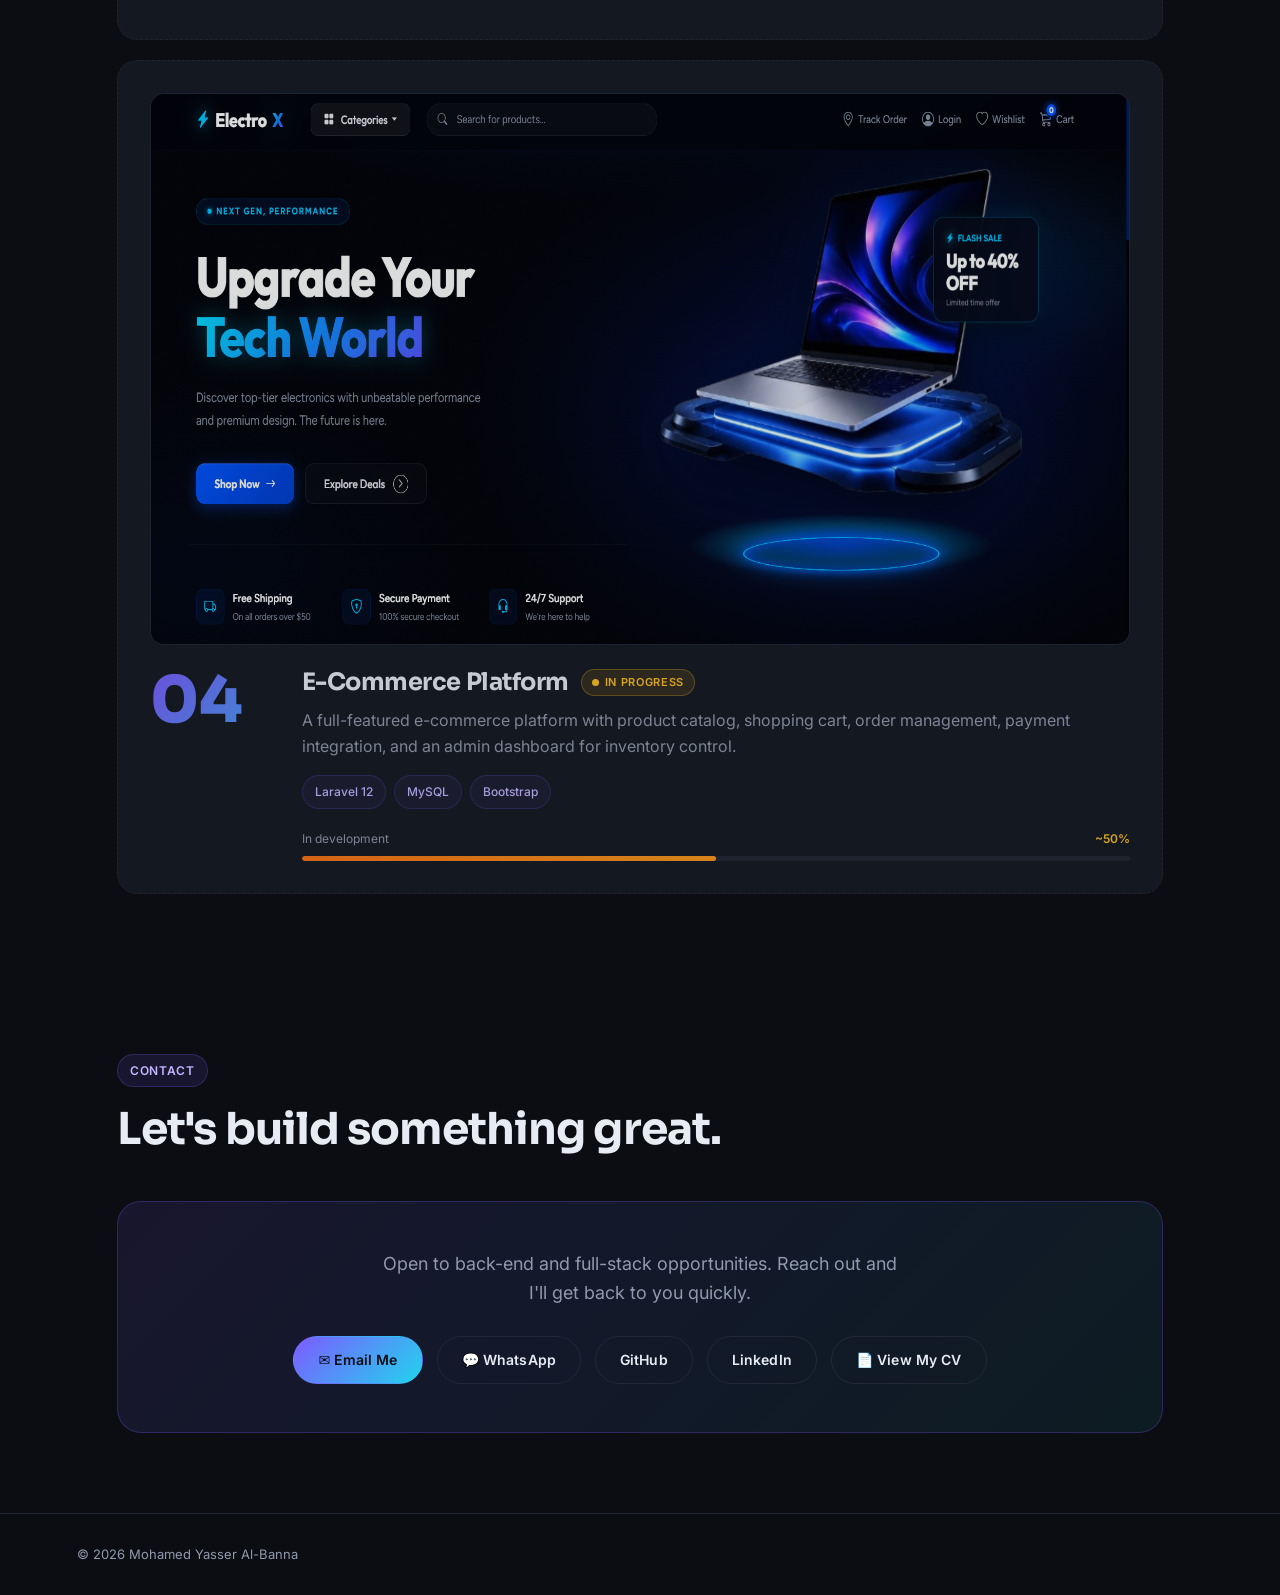
==== commit dbfd7c0a: "u" ====
--- a/index.html
+++ b/index.html
@@ -59,7 +59,7 @@
               <span class="grad">PHP &amp; Laravel</span>.
             </h1>
             <p>
-              I'm Mohamed Yasser Al-Banna — a Full Stack Web Developer crafting
+              I'm Mohamed Yasser Al-Banna — a Back-End Web Developer crafting
               dynamic, scalable web applications with clean MVC architecture and
               modern tooling.
             </p>
--- a/assets/css/style.css
+++ b/assets/css/style.css
@@ -509,7 +509,7 @@
 .project-image img {
     width: 100%;
     height: 100%;
-    object-fit: cover;
+    /* object-fit: cover; */
     display: block;
     transition: transform .4s ease;
 }
@@ -1377,10 +1377,10 @@
 
       /* ── Card ── */
       .cert-card {
+        position: relative;
         background: var(--surface);
         border: 1px solid var(--border);
         border-radius: 20px;
-        overflow: hidden;
         margin-bottom: 28px;
         transition:
           border-color 0.3s,
@@ -1399,6 +1399,8 @@
         width: 100%;
         border-bottom: 1px solid var(--border);
         background: var(--bg);
+        border-radius: 20px 20px 0 0;
+        overflow: hidden;
       }
       .cert-img-wrap img {
         width: 100%;
@@ -1425,11 +1427,10 @@
 
       /* header */
       .cert-header {
-        position: relative;
         display: flex;
         align-items: center;
         gap: 16px;
-        padding: 20px 60px 20px 24px;
+        padding: 20px 24px;
         border-bottom: 1px solid var(--border);
       }
       .cert-logo-box {
@@ -1478,10 +1479,9 @@
       }
       .cert-badge {
         position: absolute;
-        top: 0;
-        right: 24px;
-        transform: translateY(-50%);
-        z-index: 3;
+        top: -14px;
+        left: -14px;
+        z-index: 5;
         width: 36px;
         height: 36px;
         border-radius: 50%;
@@ -1603,11 +1603,12 @@
       }
       @media (max-width: 480px) {
         .cert-header {
-          padding: 16px 52px 16px 16px;
+          padding: 16px;
         }
 
         .cert-badge {
-          right: 16px;
+          top: -10px;
+          left: -8px;
           width: 30px;
           height: 30px;
           font-size: 12px;
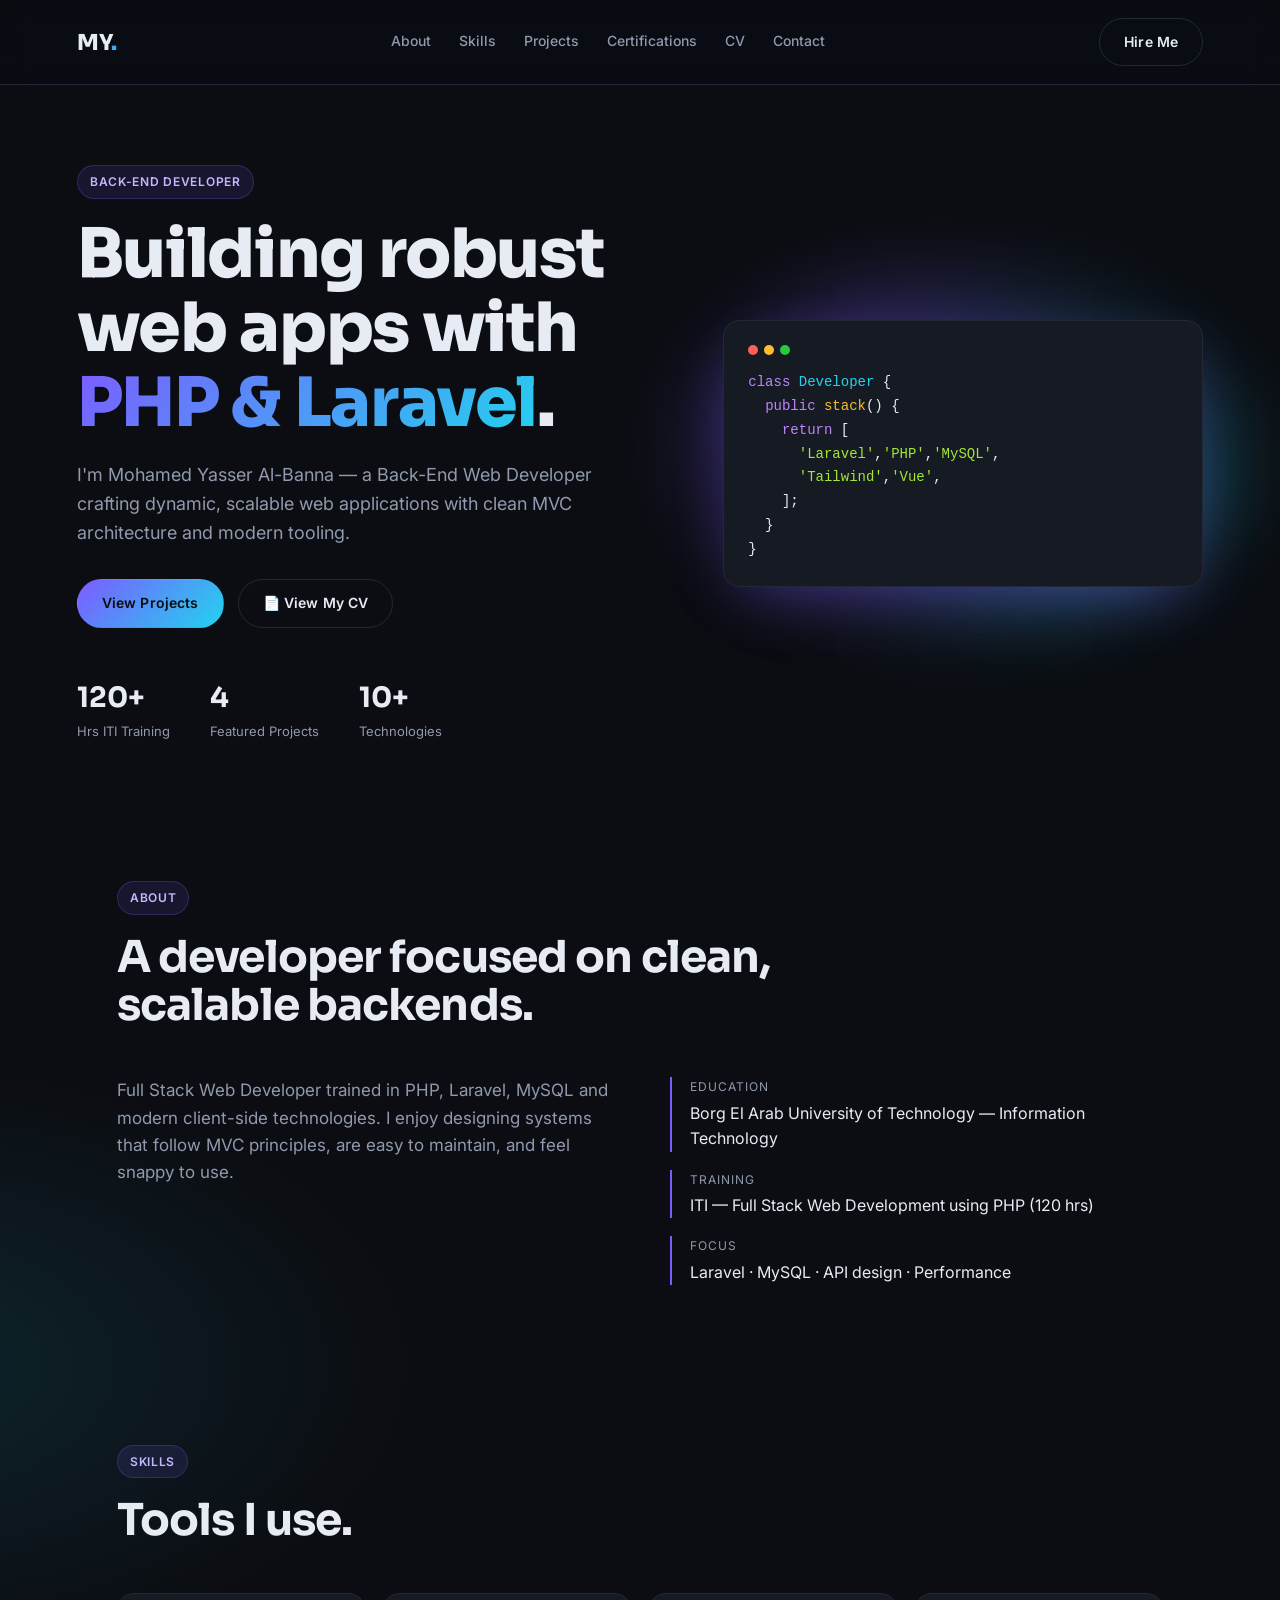
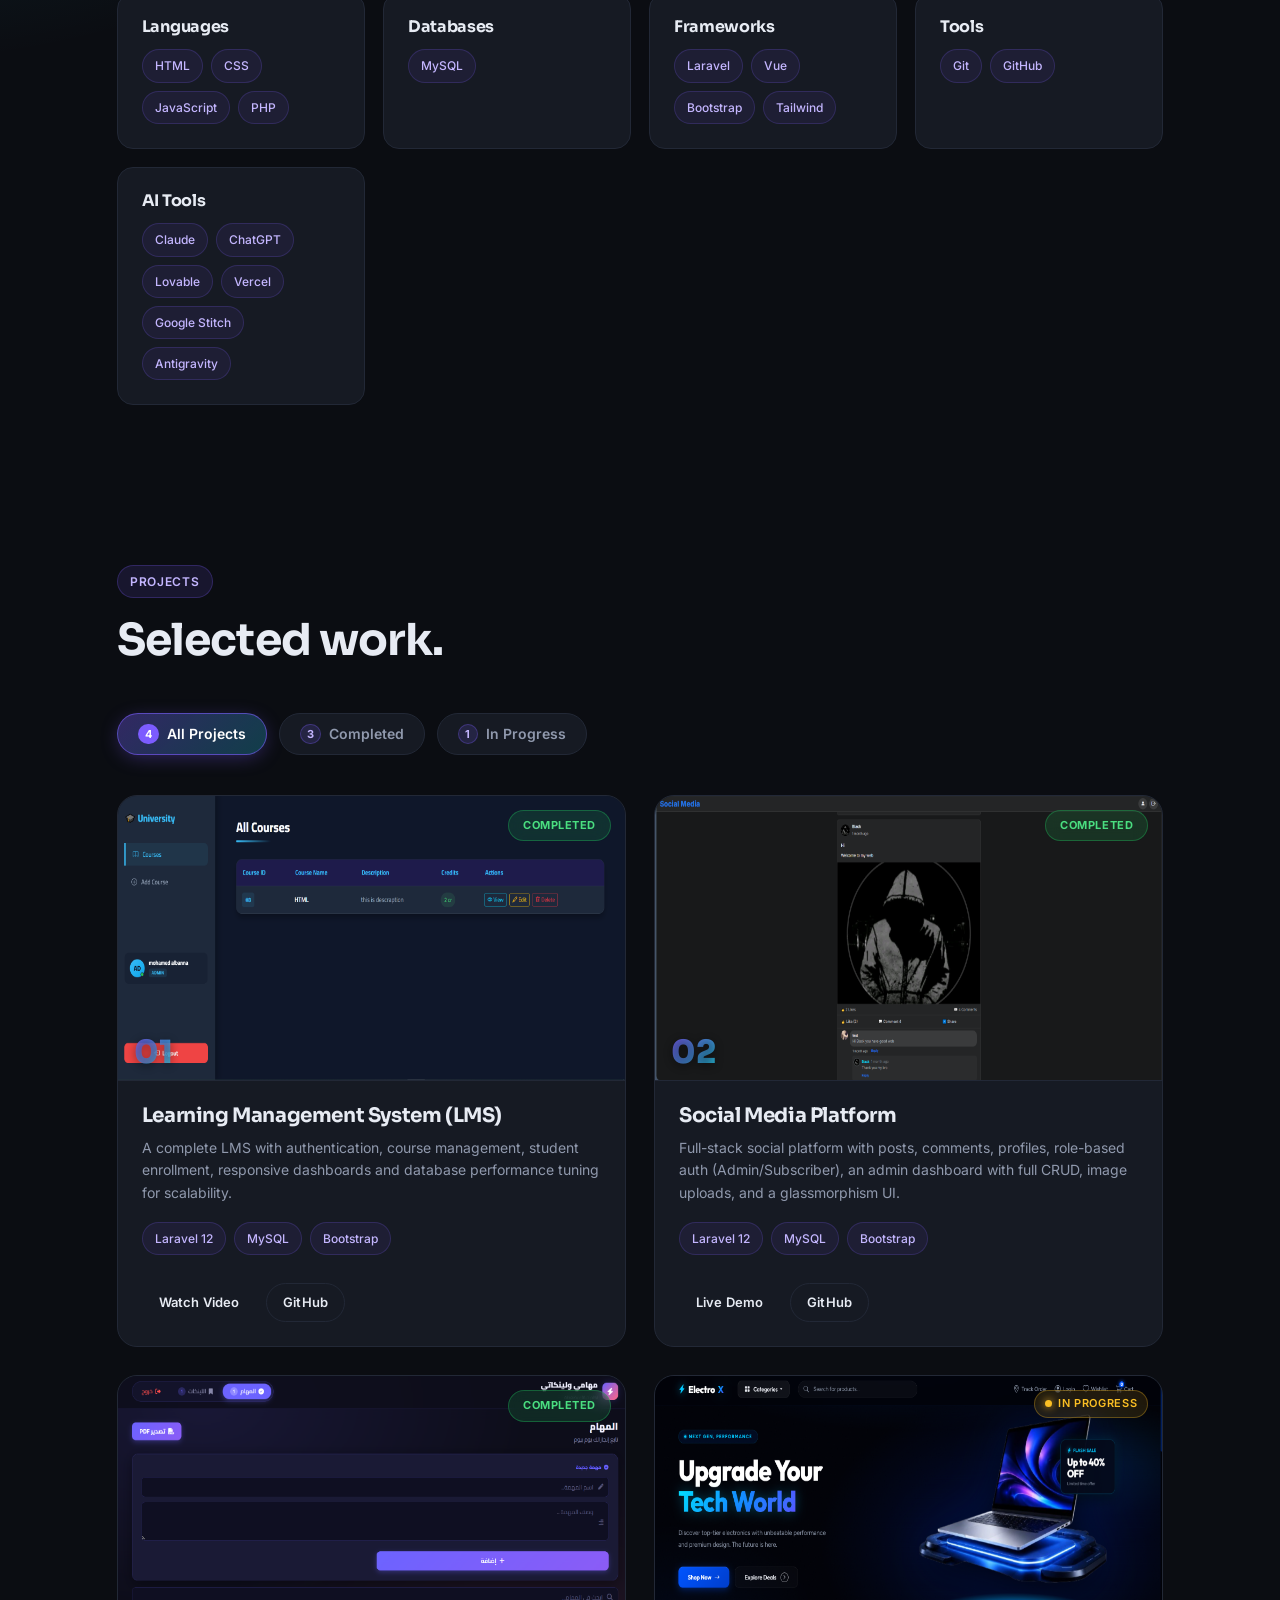
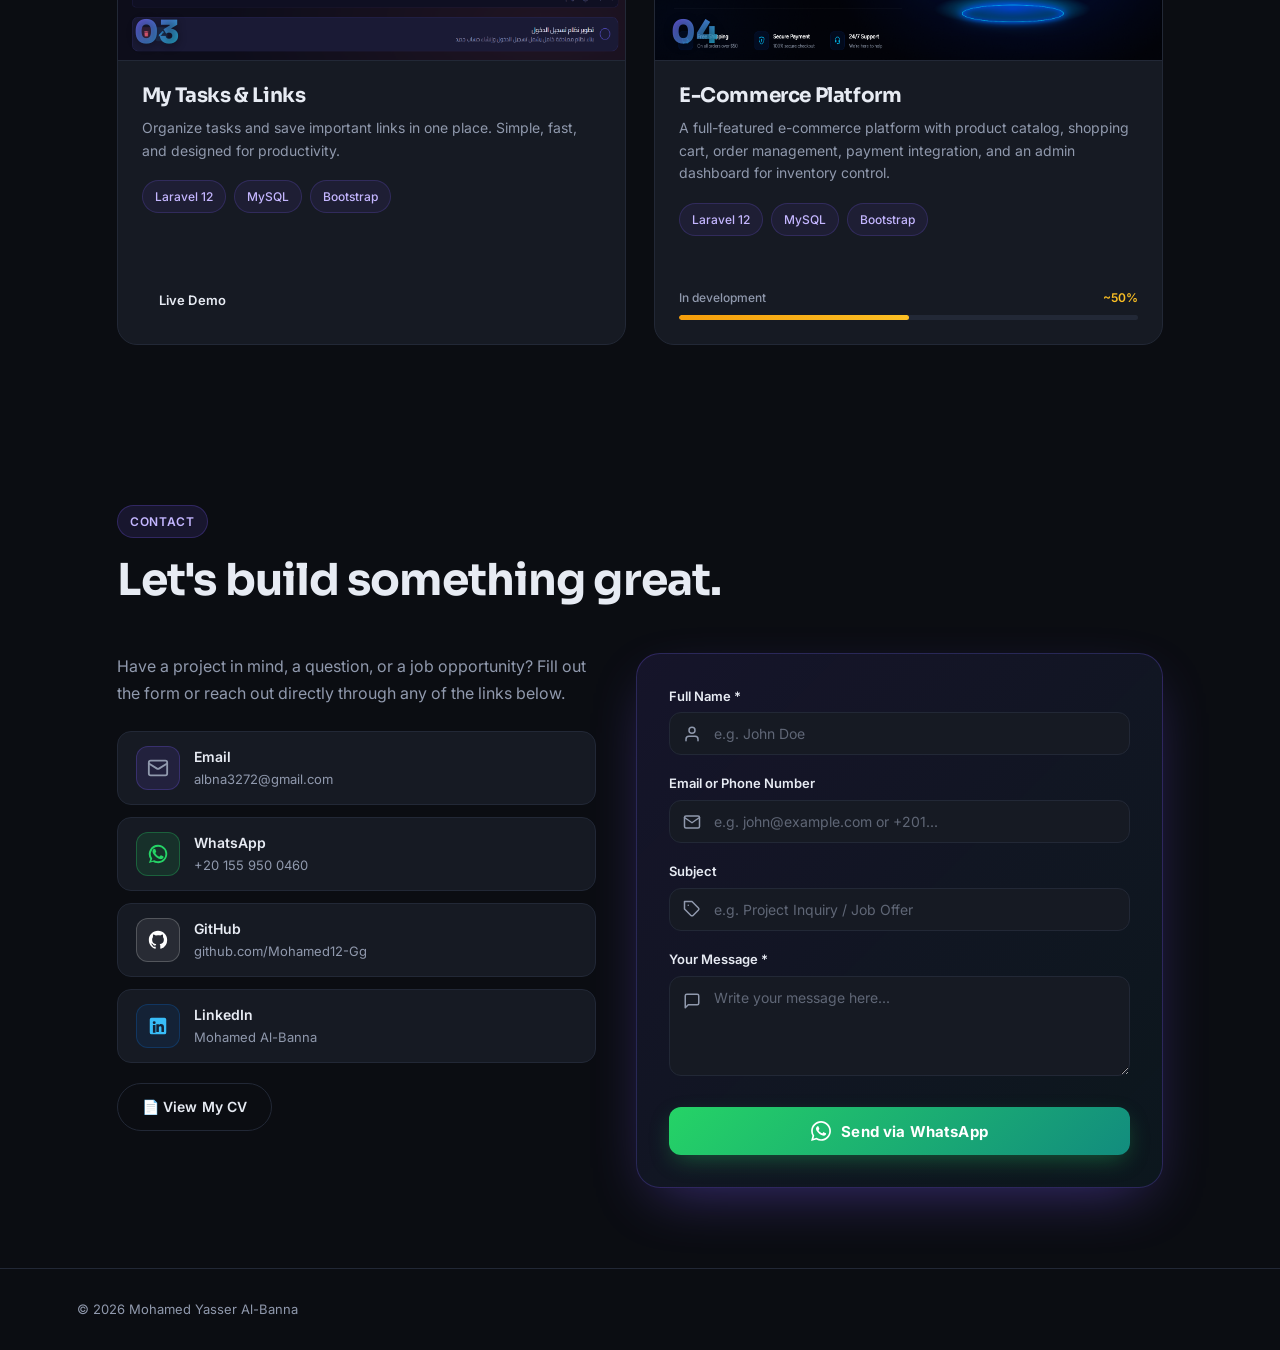
==== commit e536b21e: "edit" ====
--- a/index.html
+++ b/index.html
@@ -14,7 +14,7 @@
       href="https://fonts.googleapis.com/css2?family=Sora:wght@400;600;700;800&family=Inter:wght@400;500;600&display=swap"
       rel="stylesheet"
     />
-    <link rel="stylesheet" href="assets/css/style.css" />
+    <link rel="stylesheet" href="assets/css/style.css?v=2" />
   </head>
   <body>
     <header class="nav">
@@ -85,7 +85,7 @@
   <span class="k">public</span> <span class="fn">stack</span>() {
     <span class="k">return</span> [
       <span class="s">'Laravel'</span>,<span class="s">'PHP'</span>,<span class="s">'MySQL'</span>,
-      <span class="s">'Tailwind'</span>,<span class="s">'Vue.js'</span>,
+      <span class="s">'Tailwind'</span>,<span class="s">'Vue'</span>,
     ];
   }
 }</code></pre>
@@ -140,7 +140,7 @@
           </div>
           <div class="skill-card">
             <h3>Frameworks</h3>
-            <div class="tags"><span>Laravel</span><span>Vue.js</span><span>Bootstrap</span><span>Tailwind</span></div>
+            <div class="tags"><span>Laravel</span><span>Vue</span><span>Bootstrap</span><span>Tailwind</span></div>
           </div>
           <div class="skill-card">
             <h3>Tools</h3>
@@ -162,13 +162,27 @@
           <span class="eyebrow">Projects</span>
           <h2>Selected work.</h2>
         </div>
-        <div class="projects">
-          <article class="project">
-            <div class="project-image">
+
+        <div class="project-filters">
+          <button class="filter-btn active" data-filter="all">
+            <span class="filter-count">4</span> All Projects
+          </button>
+          <button class="filter-btn" data-filter="completed">
+            <span class="filter-count">3</span> Completed
+          </button>
+          <button class="filter-btn" data-filter="in-progress">
+            <span class="filter-count">1</span> In Progress
+          </button>
+        </div>
+
+        <div class="projects-grid">
+          <article class="project-card" data-category="completed">
+            <div class="project-card-image">
               <img src="assets/images/projects/lms.png" alt="Learning Management System (LMS) screenshot" loading="lazy" />
-            </div>
-            <div class="project-num">01</div>
-            <div class="project-body">
+              <div class="project-card-num">01</div>
+              <span class="badge-status badge-completed">Completed</span>
+            </div>
+            <div class="project-card-body">
               <h3>Learning Management System (LMS)</h3>
               <p>
                 A complete LMS with authentication, course management, student
@@ -181,11 +195,15 @@
               <div class="project-links">
                 <a
                   href="https://www.youtube.com/watch?v=zScpdvsi8-s"
+                  target="_blank"
+                  rel="noopener"
                   class="btn btn-sm"
                   >Watch Video</a
                 >
                 <a
                   href="https://github.com/Mohamed12-Gg/LMS"
+                  target="_blank"
+                  rel="noopener"
                   class="btn btn-sm btn-ghost"
                   >GitHub</a
                 >
@@ -193,12 +211,13 @@
             </div>
           </article>
 
-          <article class="project">
-            <div class="project-image">
+          <article class="project-card" data-category="completed">
+            <div class="project-card-image">
               <img src="assets/images/projects/social-media.png" alt="Social Media Platform screenshot" loading="lazy" />
-            </div>
-            <div class="project-num">02</div>
-            <div class="project-body">
+              <div class="project-card-num">02</div>
+              <span class="badge-status badge-completed">Completed</span>
+            </div>
+            <div class="project-card-body">
               <h3>Social Media Platform</h3>
               <p>
                 Full-stack social platform with posts, comments, profiles,
@@ -211,11 +230,15 @@
               <div class="project-links">
                 <a
                   href="https://socialmedia.infinityfreeapp.com/"
+                  target="_blank"
+                  rel="noopener"
                   class="btn btn-sm"
                   >Live Demo</a
                 >
                 <a
                   href="https://github.com/Mohamed12-Gg/Social-Media"
+                  target="_blank"
+                  rel="noopener"
                   class="btn btn-sm btn-ghost"
                   >GitHub</a
                 >
@@ -223,20 +246,14 @@
             </div>
           </article>
 
-
-          <!-- Start -->
-          <article class="project project-wip">
-            <div class="project-image">
+          <article class="project-card" data-category="completed">
+            <div class="project-card-image">
               <img src="assets/images/projects/tasks-links.png" alt="My Tasks & Links screenshot" loading="lazy" />
-            </div>
-            <div class="project-num">03</div>
-            <div class="project-body">
-              <div class="wip-header">
-                <h3>My Tasks & Links</h3>
-                <!-- <span class="badge-wip">
-                  <span class="wip-dot"></span>In Progress
-                </span> -->
-              </div>
+              <div class="project-card-num">03</div>
+              <span class="badge-status badge-completed">Completed</span>
+            </div>
+            <div class="project-card-body">
+              <h3>My Tasks & Links</h3>
               <p>
                 Organize tasks and save important links in one place.
                 Simple, fast, and designed for productivity.
@@ -247,36 +264,25 @@
               <div class="project-links">
                 <a
                   href="https://mytasksandlinks.vercel.app/"
+                  target="_blank"
+                  rel="noopener"
                   class="btn btn-sm"
                   >Live Demo</a
                 >
               </div>
-              <!-- <div class="wip-bar-wrap">
-                <div class="wip-bar-label">
-                  <span>In development</span>
-                  <span class="wip-pct">~98%</span>
-                </div>
-                <div class="wip-bar">
-                  <div class="wip-fill"></div>
-                </div>
-              </div> -->
             </div>
           </article>
-          <!-- End  -->
-
-           <!-- Start -->
-          <article class="project project-wip">
-            <div class="project-image">
+
+          <article class="project-card" data-category="in-progress">
+            <div class="project-card-image">
               <img src="assets/images/projects/ecommerce.png" alt="E-Commerce Platform screenshot" loading="lazy" />
-            </div>
-            <div class="project-num">04</div>
-            <div class="project-body">
-              <div class="wip-header">
-                <h3>E-Commerce Platform</h3>
-                <span class="badge-wip">
-                  <span class="wip-dot"></span>In Progress
-                </span>
-              </div>
+              <div class="project-card-num">04</div>
+              <span class="badge-status badge-wip">
+                <span class="wip-dot"></span>In Progress
+              </span>
+            </div>
+            <div class="project-card-body">
+              <h3>E-Commerce Platform</h3>
               <p>
                 A full-featured e-commerce platform with product catalog,
                 shopping cart, order management, payment integration, and an
@@ -296,7 +302,6 @@
               </div>
             </div>
           </article>
-          <!-- End  -->
         </div>
       </section>
 
@@ -305,39 +310,133 @@
           <span class="eyebrow">Contact</span>
           <h2>Let's build something great.</h2>
         </div>
-        <div class="contact-card">
-          <p>
-            Open to back-end and full-stack opportunities. Reach out and I'll
-            get back to you quickly.
-          </p>
-          <div class="contact-actions">
-            <a href="mailto:albna3272@gmail.com" class="btn btn-primary"
-              >✉ Email Me</a
-            >
-            <a
-              href="https://wa.me/201559504460?text=Welcome%20Mohamed%20need%20you%20for%20job"
-              target="_blank"
-              rel="noopener"
-              class="btn btn-ghost"
-              >💬 WhatsApp</a
-            >
-            <a
-              href="https://github.com/Mohamed12-Gg"
-              target="_blank"
-              rel="noopener"
-              class="btn btn-ghost"
-              >GitHub</a
-            >
-            <a
-              href="https://www.linkedin.com/in/mohamed-al-banna-16b736338"
-              target="_blank"
-              rel="noopener"
-              class="btn btn-ghost"
-              >LinkedIn</a
-            >
-            <a href="assets/pages/cv.html" class="btn btn-ghost"
-              >📄 View My CV</a
-            >
+
+        <div class="contact-wrapper">
+          <div class="contact-info">
+            <p>
+              Have a project in mind, a question, or a job opportunity? Fill out the form or reach out directly through any of the links below.
+            </p>
+            <div class="contact-actions">
+              <a href="mailto:albna3272@gmail.com" class="contact-link-item">
+                <span class="contact-link-icon">
+                  <svg width="22" height="22" viewBox="0 0 24 24" fill="none" stroke="currentColor" stroke-width="2" stroke-linecap="round" stroke-linejoin="round"><rect x="2" y="4" width="20" height="16" rx="2"></rect><path d="m22 7-8.97 5.7a1.94 1.94 0 0 1-2.06 0L2 7"></path></svg>
+                </span>
+                <div>
+                  <strong>Email</strong>
+                  <span>albna3272@gmail.com</span>
+                </div>
+              </a>
+              <a
+                href="https://wa.me/201559500460?text=Hello%20Mohamed"
+                target="_blank"
+                rel="noopener"
+                class="contact-link-item"
+              >
+                <span class="contact-link-icon wa-icon">
+                  <svg width="22" height="22" viewBox="0 0 24 24" fill="currentColor"><path d="M17.472 14.382c-.297-.149-1.758-.867-2.03-.967-.273-.099-.471-.148-.67.15-.197.297-.767.966-.94 1.164-.173.199-.347.223-.644.075-.297-.15-1.255-.463-2.39-1.475-.883-.788-1.48-1.761-1.653-2.059-.173-.297-.018-.458.13-.606.134-.133.298-.347.446-.521.151-.172.2-.296.3-.495.099-.198.05-.372-.025-.521-.075-.148-.669-1.611-.916-2.206-.242-.579-.487-.501-.669-.51l-.57-.01c-.198 0-.52.074-.792.372s-1.04 1.016-1.04 2.479 1.065 2.876 1.213 3.074c.149.198 2.095 3.2 5.076 4.487.709.306 1.263.489 1.694.626.712.226 1.36.194 1.872.118.571-.085 1.758-.719 2.006-1.413.248-.695.248-1.29.173-1.414z"/><path d="M12 2a10 10 0 0 0-8.32 15.55L2.05 21.95l4.52-1.6A10 10 0 1 0 12 2zm0 18a7.95 7.95 0 0 1-4.06-1.11l-.29-.17-3.01 1.06 1.06-2.94-.19-.31A7.96 7.96 0 1 1 12 20z"/></svg>
+                </span>
+                <div>
+                  <strong>WhatsApp</strong>
+                  <span>+20 155 950 0460</span>
+                </div>
+              </a>
+              <a
+                href="https://github.com/Mohamed12-Gg"
+                target="_blank"
+                rel="noopener"
+                class="contact-link-item"
+              >
+                <span class="contact-link-icon gh-icon">
+                  <svg width="22" height="22" viewBox="0 0 24 24" fill="currentColor"><path fill-rule="evenodd" clip-rule="evenodd" d="M12 2C6.477 2 2 6.484 2 12.017c0 4.425 2.865 8.18 6.839 9.504.5.092.682-.217.682-.483 0-.237-.008-.868-.013-1.703-2.782.605-3.369-1.343-3.369-1.343-.454-1.158-1.11-1.466-1.11-1.466-.908-.62.069-.608.069-.608 1.003.07 1.53 1.032 1.53 1.032.892 1.53 2.341 1.088 2.91.832.092-.647.35-1.088.636-1.338-2.22-.253-4.555-1.113-4.555-4.951 0-1.093.39-1.988 1.029-2.688-.103-.253-.446-1.272.098-2.65 0 0 .84-.27 2.75 1.026A9.564 9.564 0 0112 6.844c.85.004 1.705.115 2.504.337 1.909-1.296 2.747-1.027 2.747-1.027.546 1.379.202 2.398.1 2.651.64.7 1.028 1.595 1.028 2.688 0 3.848-2.339 4.695-4.566 4.943.359.309.678.92.678 1.855 0 1.338-.012 2.419-.012 2.747 0 .268.18.58.688.482A10.019 10.019 0 0022 12.017C22 6.484 17.522 2 12 2z"/></svg>
+                </span>
+                <div>
+                  <strong>GitHub</strong>
+                  <span>github.com/Mohamed12-Gg</span>
+                </div>
+              </a>
+              <a
+                href="https://www.linkedin.com/in/mohamed-al-banna-16b736338"
+                target="_blank"
+                rel="noopener"
+                class="contact-link-item"
+              >
+                <span class="contact-link-icon li-icon">
+                  <svg width="22" height="22" viewBox="0 0 24 24" fill="currentColor"><path d="M19 3a2 2 0 0 1 2 2v14a2 2 0 0 1-2 2H5a2 2 0 0 1-2-2V5a2 2 0 0 1 2-2h14m-.5 15.5v-5.3a3.26 3.26 0 0 0-3.26-3.26c-.85 0-1.84.52-2.28 1.3v-1.11h-2.79v8.37h2.79v-4.93c0-.77.62-1.4 1.39-1.4a1.4 1.4 0 0 1 1.4 1.4v4.93h2.75M6.46 10.9v8.37H9.25V10.9H6.46M7.86 6.74a1.6 1.6 0 1 0 0 3.2 1.6 1.6 0 0 0 0-3.2z"/></svg>
+                </span>
+                <div>
+                  <strong>LinkedIn</strong>
+                  <span>Mohamed Al-Banna</span>
+                </div>
+              </a>
+              <a href="assets/pages/cv.html" class="btn btn-ghost cv-btn">
+                📄 View My CV
+              </a>
+            </div>
+          </div>
+
+          <div class="contact-form-card">
+            <form id="whatsappForm" class="contact-form">
+              <div class="form-group">
+                <label for="waName">Full Name *</label>
+                <div class="input-icon-wrap">
+                  <input
+                    type="text"
+                    id="waName"
+                    required
+                    placeholder="e.g. John Doe"
+                    class="form-input"
+                  />
+                  <svg class="input-icon" width="18" height="18" viewBox="0 0 24 24" fill="none" stroke="currentColor" stroke-width="2" stroke-linecap="round" stroke-linejoin="round"><path d="M20 21v-2a4 4 0 0 0-4-4H8a4 4 0 0 0-4 4v2"/><circle cx="12" cy="7" r="4"/></svg>
+                </div>
+              </div>
+
+              <div class="form-group">
+                <label for="waContact">Email or Phone Number</label>
+                <div class="input-icon-wrap">
+                  <input
+                    type="text"
+                    id="waContact"
+                    placeholder="e.g. john@example.com or +201..."
+                    class="form-input"
+                  />
+                  <svg class="input-icon" width="18" height="18" viewBox="0 0 24 24" fill="none" stroke="currentColor" stroke-width="2" stroke-linecap="round" stroke-linejoin="round"><path d="M4 4h16c1.1 0 2 .9 2 2v12c0 1.1-.9 2-2 2H4c-1.1 0-2-.9-2-2V6c0-1.1.9-2 2-2z"/><polyline points="22,6 12,13 2,6"/></svg>
+                </div>
+              </div>
+
+              <div class="form-group">
+                <label for="waSubject">Subject</label>
+                <div class="input-icon-wrap">
+                  <input
+                    type="text"
+                    id="waSubject"
+                    placeholder="e.g. Project Inquiry / Job Offer"
+                    class="form-input"
+                  />
+                  <svg class="input-icon" width="18" height="18" viewBox="0 0 24 24" fill="none" stroke="currentColor" stroke-width="2" stroke-linecap="round" stroke-linejoin="round"><path d="M20.59 13.41l-7.17 7.17a2 2 0 0 1-2.83 0L2 12V2h10l8.59 8.59a2 2 0 0 1 0 2.82z"/><line x1="7" y1="7" x2="7.01" y2="7"/></svg>
+                </div>
+              </div>
+
+              <div class="form-group">
+                <label for="waMessage">Your Message *</label>
+                <div class="input-icon-wrap">
+                  <textarea
+                    id="waMessage"
+                    required
+                    rows="4"
+                    placeholder="Write your message here..."
+                    class="form-input form-textarea"
+                  ></textarea>
+                  <svg class="input-icon textarea-icon" width="18" height="18" viewBox="0 0 24 24" fill="none" stroke="currentColor" stroke-width="2" stroke-linecap="round" stroke-linejoin="round"><path d="M21 15a2 2 0 0 1-2 2H7l-4 4V5a2 2 0 0 1 2-2h14a2 2 0 0 1 2 2z"/></svg>
+                </div>
+              </div>
+
+              <button type="submit" class="btn btn-wa-submit">
+                <svg width="20" height="20" viewBox="0 0 24 24" fill="currentColor">
+                  <path d="M.057 24l1.687-6.163c-1.041-1.804-1.588-3.849-1.587-5.946.003-6.556 5.338-11.891 11.893-11.891 3.181.001 6.167 1.24 8.413 3.488 2.245 2.248 3.481 5.236 3.48 8.414-.003 6.557-5.338 11.892-11.893 11.892-1.99-.001-3.951-.5-5.688-1.448l-6.305 1.654zm6.597-3.807c1.676.995 3.276 1.591 5.392 1.592 5.448 0 9.886-4.434 9.889-9.885.002-5.462-4.415-9.89-9.881-9.892-5.452 0-9.887 4.434-9.889 9.884-.001 2.225.651 3.891 1.746 5.634l-.999 3.648 3.742-.981zm11.387-5.464c-.074-.124-.272-.198-.57-.347-.297-.149-1.758-.868-2.031-.967-.272-.099-.47-.149-.669.149-.198.297-.768.967-.941 1.165-.173.198-.347.223-.644.074-.297-.149-1.255-.462-2.39-1.475-.883-.788-1.48-1.761-1.653-2.059-.173-.297-.018-.458.13-.606.134-.133.297-.347.446-.521.151-.172.2-.296.3-.495.099-.198.05-.372-.025-.521-.075-.148-.669-1.611-.916-2.206-.242-.579-.487-.501-.669-.51l-.57-.01c-.198 0-.52.074-.792.372s-1.04 1.016-1.04 2.479 1.065 2.876 1.213 3.074c.149.198 2.095 3.2 5.076 4.487.709.306 1.263.489 1.694.626.712.226 1.36.194 1.872.118.571-.085 1.758-.719 2.006-1.413.248-.695.248-1.29.173-1.414z"/>
+                </svg>
+                <span>Send via WhatsApp</span>
+              </button>
+            </form>
           </div>
         </div>
       </section>
--- a/assets/css/style.css
+++ b/assets/css/style.css
@@ -463,124 +463,515 @@
     transform: translateY(-1px)
 }
 
-/* ── Projects ── */
-.projects {
+/* ── Projects Filter & Grid ── */
+.project-filters {
+    display: flex;
+    align-items: center;
+    gap: 12px;
+    flex-wrap: wrap;
+    margin-bottom: 40px;
+}
+
+.filter-btn {
+    display: inline-flex;
+    align-items: center;
+    gap: 8px;
+    padding: 10px 20px;
+    border-radius: 999px;
+    font-family: inherit;
+    font-size: 14px;
+    font-weight: 600;
+    color: var(--muted);
+    background: var(--surface);
+    border: 1px solid var(--border);
+    cursor: pointer;
+    transition: all 0.25s ease;
+}
+
+.filter-btn:hover {
+    color: var(--text);
+    border-color: rgba(124, 92, 255, 0.4);
+    transform: translateY(-2px);
+}
+
+.filter-btn.active {
+    color: #fff;
+    background: linear-gradient(135deg, rgba(124, 92, 255, 0.35), rgba(34, 211, 238, 0.25));
+    border-color: rgba(124, 92, 255, 0.6);
+    box-shadow: 0 4px 20px -4px rgba(124, 92, 255, 0.4);
+}
+
+.filter-count {
+    display: inline-flex;
+    align-items: center;
+    justify-content: center;
+    min-width: 20px;
+    height: 20px;
+    padding: 0 6px;
+    border-radius: 999px;
+    font-size: 11px;
+    font-weight: 700;
+    background: rgba(124, 92, 255, 0.15);
+    color: #c4b6ff;
+    border: 1px solid rgba(124, 92, 255, 0.3);
+}
+
+.filter-btn.active .filter-count {
+    background: #7c5cff;
+    color: #fff;
+    border-color: transparent;
+}
+
+.projects-grid {
+    display: grid;
+    grid-template-columns: repeat(auto-fill, minmax(340px, 1fr));
+    gap: 28px;
+}
+
+.project-card {
     display: flex;
     flex-direction: column;
-    gap: 20px
-}
-
-.project {
-    display: grid;
-    grid-template-columns: 120px 1fr;
-    grid-template-areas:
-        "image image"
-        "num body";
-    gap: 24px 32px;
-    padding: 32px;
     border-radius: 20px;
     background: var(--surface);
     border: 1px solid var(--border);
-    transition: transform .3s, border-color .3s, box-shadow .3s;
-    cursor: default
-}
-
-.project:hover {
-    transform: translateY(-6px);
-    border-color: rgba(124, 92, 255, .5);
-    box-shadow: 0 20px 60px -20px rgba(124, 92, 255, .4)
-}
-
-.project:hover .project-num {
-    filter: brightness(1.15);
-    transition: filter .3s
-}
-
-.project-image {
-    grid-area: image;
+    overflow: hidden;
+    transition: transform 0.35s cubic-bezier(0.16, 1, 0.3, 1), border-color 0.35s ease, box-shadow 0.35s ease, opacity 0.3s ease;
+}
+
+.project-card:hover {
+    transform: translateY(-8px);
+    border-color: rgba(124, 92, 255, 0.5);
+    box-shadow: 0 20px 50px -15px rgba(124, 92, 255, 0.35);
+}
+
+.project-card-image {
+    position: relative;
     width: 100%;
     aspect-ratio: 16 / 9;
-    border-radius: 14px;
     overflow: hidden;
     background: var(--bg-2);
-    border: 1px solid var(--border);
-}
-
-.project-image img {
+    border-bottom: 1px solid var(--border);
+}
+
+.project-card-image img {
     width: 100%;
     height: 100%;
     /* object-fit: cover; */
     display: block;
-    transition: transform .4s ease;
-}
-
-.project:hover .project-image img {
-    transform: scale(1.04);
-}
-
-.project-num {
-    grid-area: num;
-    font-family: 'Sora';
-    font-size: 64px;
+    transition: transform 0.5s cubic-bezier(0.16, 1, 0.3, 1);
+}
+
+.project-card:hover .project-card-image img {
+    transform: scale(1.06);
+}
+
+.project-card-num {
+    position: absolute;
+    bottom: 12px;
+    left: 16px;
+    font-family: 'Sora', sans-serif;
+    font-size: 32px;
     font-weight: 800;
+    line-height: 1;
     background: var(--grad);
     -webkit-background-clip: text;
     color: transparent;
-    line-height: 1
-}
-
-.project-body {
-    grid-area: body;
-}
-
-.project-body h3 {
-    font-size: 24px;
-    margin-bottom: 10px
-}
-
-.project-body p {
+    opacity: 0.85;
+    pointer-events: none;
+    text-shadow: 0 2px 10px rgba(0,0,0,0.5);
+}
+
+.badge-status {
+    position: absolute;
+    top: 14px;
+    right: 14px;
+    padding: 6px 14px;
+    border-radius: 999px;
+    font-size: 11px;
+    font-weight: 700;
+    text-transform: uppercase;
+    letter-spacing: 0.05em;
+    backdrop-filter: blur(8px);
+}
+
+.badge-completed {
+    background: rgba(34, 197, 94, 0.15);
+    color: #4ade80;
+    border: 1px solid rgba(34, 197, 94, 0.35);
+}
+
+.badge-wip {
+    display: inline-flex;
+    align-items: center;
+    gap: 6px;
+    background: rgba(245, 158, 11, 0.15);
+    color: #fbbf24;
+    border: 1px solid rgba(245, 158, 11, 0.35);
+}
+
+.wip-dot {
+    width: 6px;
+    height: 6px;
+    border-radius: 50%;
+    background: #fbbf24;
+    box-shadow: 0 0 8px #fbbf24;
+    animation: pulse 1.8s infinite;
+}
+
+@keyframes pulse {
+    0%, 100% { opacity: 1; transform: scale(1); }
+    50% { opacity: 0.4; transform: scale(0.8); }
+}
+
+.project-card-body {
+    display: flex;
+    flex-direction: column;
+    flex: 1;
+    padding: 24px;
+}
+
+.project-card-body h3 {
+    font-size: 20px;
+    font-weight: 700;
+    margin-bottom: 10px;
+    color: var(--text);
+    transition: color 0.25s ease;
+}
+
+.project-card:hover .project-card-body h3 {
+    color: #c4b6ff;
+}
+
+.project-card-body p {
     color: var(--muted);
-    margin-bottom: 16px
-}
-
-.project-body .tags {
-    margin-bottom: 20px
-}
-
-.project-links {
+    font-size: 14px;
+    line-height: 1.6;
+    margin-bottom: 18px;
+}
+
+.project-card-body .tags {
+    margin-bottom: 20px;
+}
+
+.wip-bar-wrap {
+    margin-top: auto;
+    padding-top: 12px;
+}
+
+.wip-bar-label {
+    display: flex;
+    justify-content: space-between;
+    font-size: 12px;
+    color: var(--muted);
+    margin-bottom: 6px;
+    font-weight: 500;
+}
+
+.wip-pct {
+    color: #fbbf24;
+    font-weight: 700;
+}
+
+.wip-bar {
+    width: 100%;
+    height: 6px;
+    background: rgba(255, 255, 255, 0.08);
+    border-radius: 999px;
+    overflow: hidden;
+}
+
+.wip-bar .e-commerce {
+    width: 50%;
+    height: 100%;
+    background: linear-gradient(90deg, #f59e0b, #fbbf24);
+    border-radius: 999px;
+}
+
+.wip-bar .wip-fill {
+    width: 98%;
+    height: 100%;
+    background: linear-gradient(90deg, #7c5cff, #22d3ee);
+    border-radius: 999px;
+}
+
+.project-card-body .project-links {
+    margin-top: auto;
     display: flex;
     gap: 10px;
-    flex-wrap: wrap
-}
-
-/* ── Contact ── */
-.contact-card {
-    padding: 48px;
+    flex-wrap: wrap;
+    padding-top: 8px;
+}
+
+/* Filtering animation helper classes */
+.project-card.hide {
+    display: none !important;
+}
+
+.project-card.fade-out {
+    opacity: 0;
+    transform: scale(0.95);
+}
+
+.project-card.fade-in {
+    animation: cardFadeIn 0.35s ease forwards;
+}
+
+@keyframes cardFadeIn {
+    from {
+        opacity: 0;
+        transform: translateY(16px) scale(0.96);
+    }
+    to {
+        opacity: 1;
+        transform: translateY(0) scale(1);
+    }
+}
+
+@media (max-width: 640px) {
+    .projects-grid {
+        grid-template-columns: 1fr;
+    }
+    
+    .project-filters {
+        gap: 8px;
+    }
+    
+    .filter-btn {
+        padding: 8px 14px;
+        font-size: 13px;
+    }
+}
+
+/* ── Contact Section & WhatsApp Form ── */
+.contact-wrapper {
+    display: grid;
+    grid-template-columns: 1fr 1.1fr;
+    gap: 40px;
+    align-items: start;
+}
+
+.contact-info {
+    display: flex;
+    flex-direction: column;
+    gap: 24px;
+}
+
+.contact-info p {
+    color: var(--muted);
+    font-size: 16px;
+    line-height: 1.7;
+}
+
+.contact-actions {
+    display: flex;
+    flex-direction: column;
+    gap: 12px;
+}
+
+.contact-link-item {
+    display: flex;
+    align-items: center;
+    gap: 14px;
+    padding: 14px 18px;
+    border-radius: 14px;
+    background: var(--surface);
+    border: 1px solid var(--border);
+    color: var(--text);
+    text-decoration: none;
+    transition: transform 0.25s ease, border-color 0.25s ease, background 0.25s ease;
+}
+
+.contact-link-item:hover {
+    transform: translateX(6px);
+    border-color: rgba(124, 92, 255, 0.45);
+    background: rgba(124, 92, 255, 0.08);
+}
+
+.contact-link-icon {
+    width: 44px;
+    height: 44px;
+    min-width: 44px;
+    min-height: 44px;
+    display: grid !important;
+    place-items: center !important;
+    place-content: center !important;
+    border-radius: 12px;
+    background: rgba(124, 92, 255, 0.12);
+    border: 1px solid rgba(124, 92, 255, 0.25);
+    color: #c4b6ff;
+    flex-shrink: 0;
+    box-sizing: border-box;
+    transition: transform 0.25s ease, background 0.25s ease, border-color 0.25s ease;
+}
+
+.contact-link-icon svg {
+    width: 22px !important;
+    height: 22px !important;
+    display: block !important;
+    margin: 0 !important;
+    padding: 0 !important;
+}
+
+.contact-link-icon.wa-icon {
+    background: rgba(37, 211, 102, 0.12);
+    border-color: rgba(37, 211, 102, 0.3);
+    color: #25D366;
+}
+
+.contact-link-icon.gh-icon {
+    background: rgba(255, 255, 255, 0.08);
+    border-color: rgba(255, 255, 255, 0.2);
+    color: #ffffff;
+}
+
+.contact-link-icon.li-icon {
+    background: rgba(10, 102, 194, 0.12);
+    border-color: rgba(10, 102, 194, 0.3);
+    color: #38bdf8;
+}
+
+.contact-link-item:hover .contact-link-icon {
+    transform: scale(1.08);
+}
+
+.contact-link-item strong {
+    display: block;
+    font-size: 14px;
+    font-weight: 600;
+    color: var(--text);
+}
+
+.contact-link-item span {
+    display: block;
+    font-size: 13px;
+    color: var(--muted);
+}
+
+.cv-btn {
+    align-self: flex-start;
+    margin-top: 8px;
+    padding: 12px 24px;
+}
+
+.contact-form-card {
+    padding: 32px;
     border-radius: 24px;
-    background: linear-gradient(135deg, rgba(124, 92, 255, .12), rgba(34, 211, 238, .08));
-    border: 1px solid rgba(124, 92, 255, .25);
-    text-align: center;
-    transition: border-color .3s, box-shadow .3s
-}
-
-.contact-card:hover {
-    border-color: rgba(124, 92, 255, .45);
-    box-shadow: 0 20px 60px -20px rgba(124, 92, 255, .25)
-}
-
-.contact-card p {
+    background: linear-gradient(135deg, rgba(124, 92, 255, 0.1), rgba(34, 211, 238, 0.05));
+    border: 1px solid rgba(124, 92, 255, 0.25);
+    box-shadow: var(--shadow);
+    transition: border-color 0.3s ease, box-shadow 0.3s ease;
+}
+
+.contact-form-card:hover {
+    border-color: rgba(124, 92, 255, 0.45);
+    box-shadow: 0 20px 60px -20px rgba(124, 92, 255, 0.3);
+}
+
+.contact-form {
+    display: flex;
+    flex-direction: column;
+    gap: 18px;
+}
+
+.form-group {
+    display: flex;
+    flex-direction: column;
+    gap: 6px;
+}
+
+.form-group label {
+    font-size: 13px;
+    font-weight: 600;
+    color: var(--text);
+}
+
+.input-icon-wrap {
+    position: relative;
+    width: 100%;
+}
+
+.input-icon-wrap .input-icon {
+    position: absolute;
+    left: 14px;
+    top: 50%;
+    transform: translateY(-50%);
+    width: 18px;
+    height: 18px;
     color: var(--muted);
-    font-size: 18px;
-    margin-bottom: 28px;
-    max-width: 520px;
-    margin-inline: auto
-}
-
-.contact-actions {
-    display: flex;
-    gap: 14px;
+    pointer-events: none;
+    transition: color 0.25s ease;
+}
+
+.input-icon-wrap .input-icon.textarea-icon {
+    top: 16px;
+    transform: none;
+}
+
+.form-input {
+    width: 100%;
+    padding: 12px 16px;
+    border-radius: 12px;
+    background: var(--surface);
+    border: 1px solid var(--border);
+    color: var(--text);
+    font-family: inherit;
+    font-size: 14px;
+    outline: none;
+    transition: border-color 0.25s ease, box-shadow 0.25s ease;
+}
+
+.input-icon-wrap .form-input {
+    padding-left: 44px;
+}
+
+.form-input::placeholder {
+    color: var(--muted);
+    opacity: 0.6;
+}
+
+.form-input:focus {
+    border-color: rgba(124, 92, 255, 0.6);
+    box-shadow: 0 0 0 3px rgba(124, 92, 255, 0.2);
+}
+
+.input-icon-wrap:focus-within .input-icon {
+    color: #c4b6ff;
+}
+
+.form-textarea {
+    resize: vertical;
+    min-height: 100px;
+}
+
+.btn-wa-submit {
+    display: inline-flex;
+    align-items: center;
     justify-content: center;
-    flex-wrap: wrap
+    gap: 10px;
+    width: 100%;
+    padding: 14px 24px;
+    border-radius: 12px;
+    background: linear-gradient(135deg, #25D366, #128C7E);
+    color: #ffffff;
+    font-family: inherit;
+    font-size: 15px;
+    font-weight: 700;
+    border: none;
+    cursor: pointer;
+    box-shadow: 0 8px 25px -6px rgba(37, 211, 102, 0.4);
+    transition: transform 0.25s ease, box-shadow 0.25s ease;
+    margin-top: 6px;
+}
+
+.btn-wa-submit:hover {
+    transform: translateY(-3px);
+    box-shadow: 0 12px 30px -4px rgba(37, 211, 102, 0.55);
+}
+
+@media (max-width: 868px) {
+    .contact-wrapper {
+        grid-template-columns: 1fr;
+    }
 }
 
 /* ── Footer ── */
@@ -1366,6 +1757,14 @@
         border-color: rgba(124, 92, 255, 0.6);
         border-bottom: 2px solid #7c5cff;
       }
+      .cert-tab-count {
+        opacity: 0.6;
+        font-weight: 500;
+        font-size: 0.9em;
+      }
+      .cert-tab.active .cert-tab-count {
+        opacity: 0.85;
+      }
 
       /* ── Panels ── */
       .cert-panel {
@@ -1401,6 +1800,34 @@
         background: var(--bg);
         border-radius: 20px 20px 0 0;
         overflow: hidden;
+        position: relative;
+      }
+      .cert-category-badge {
+        position: absolute;
+        top: 14px;
+        right: 14px;
+        z-index: 5;
+        display: inline-flex;
+        align-items: center;
+        gap: 6px;
+        padding: 6px 14px;
+        border-radius: 999px;
+        font-size: 12px;
+        font-weight: 700;
+        font-family: "Inter", sans-serif;
+        color: #fff;
+        backdrop-filter: blur(10px);
+        border: 1px solid rgba(255, 255, 255, 0.15);
+        box-shadow: 0 4px 14px -4px rgba(0, 0, 0, 0.5);
+      }
+      .cert-category-badge.cat-web {
+        background: rgba(56, 132, 255, 0.85);
+      }
+      .cert-category-badge.cat-security {
+        background: rgba(255, 149, 0, 0.85);
+      }
+      .cert-category-badge.cat-general {
+        background: rgba(124, 92, 255, 0.85);
       }
       .cert-img-wrap img {
         width: 100%;
@@ -1600,6 +2027,12 @@
         .cert-header {
           flex-wrap: wrap;
         }
+        .cert-category-badge {
+          top: 10px;
+          right: 10px;
+          padding: 5px 11px;
+          font-size: 11px;
+        }
       }
       @media (max-width: 480px) {
         .cert-header {
